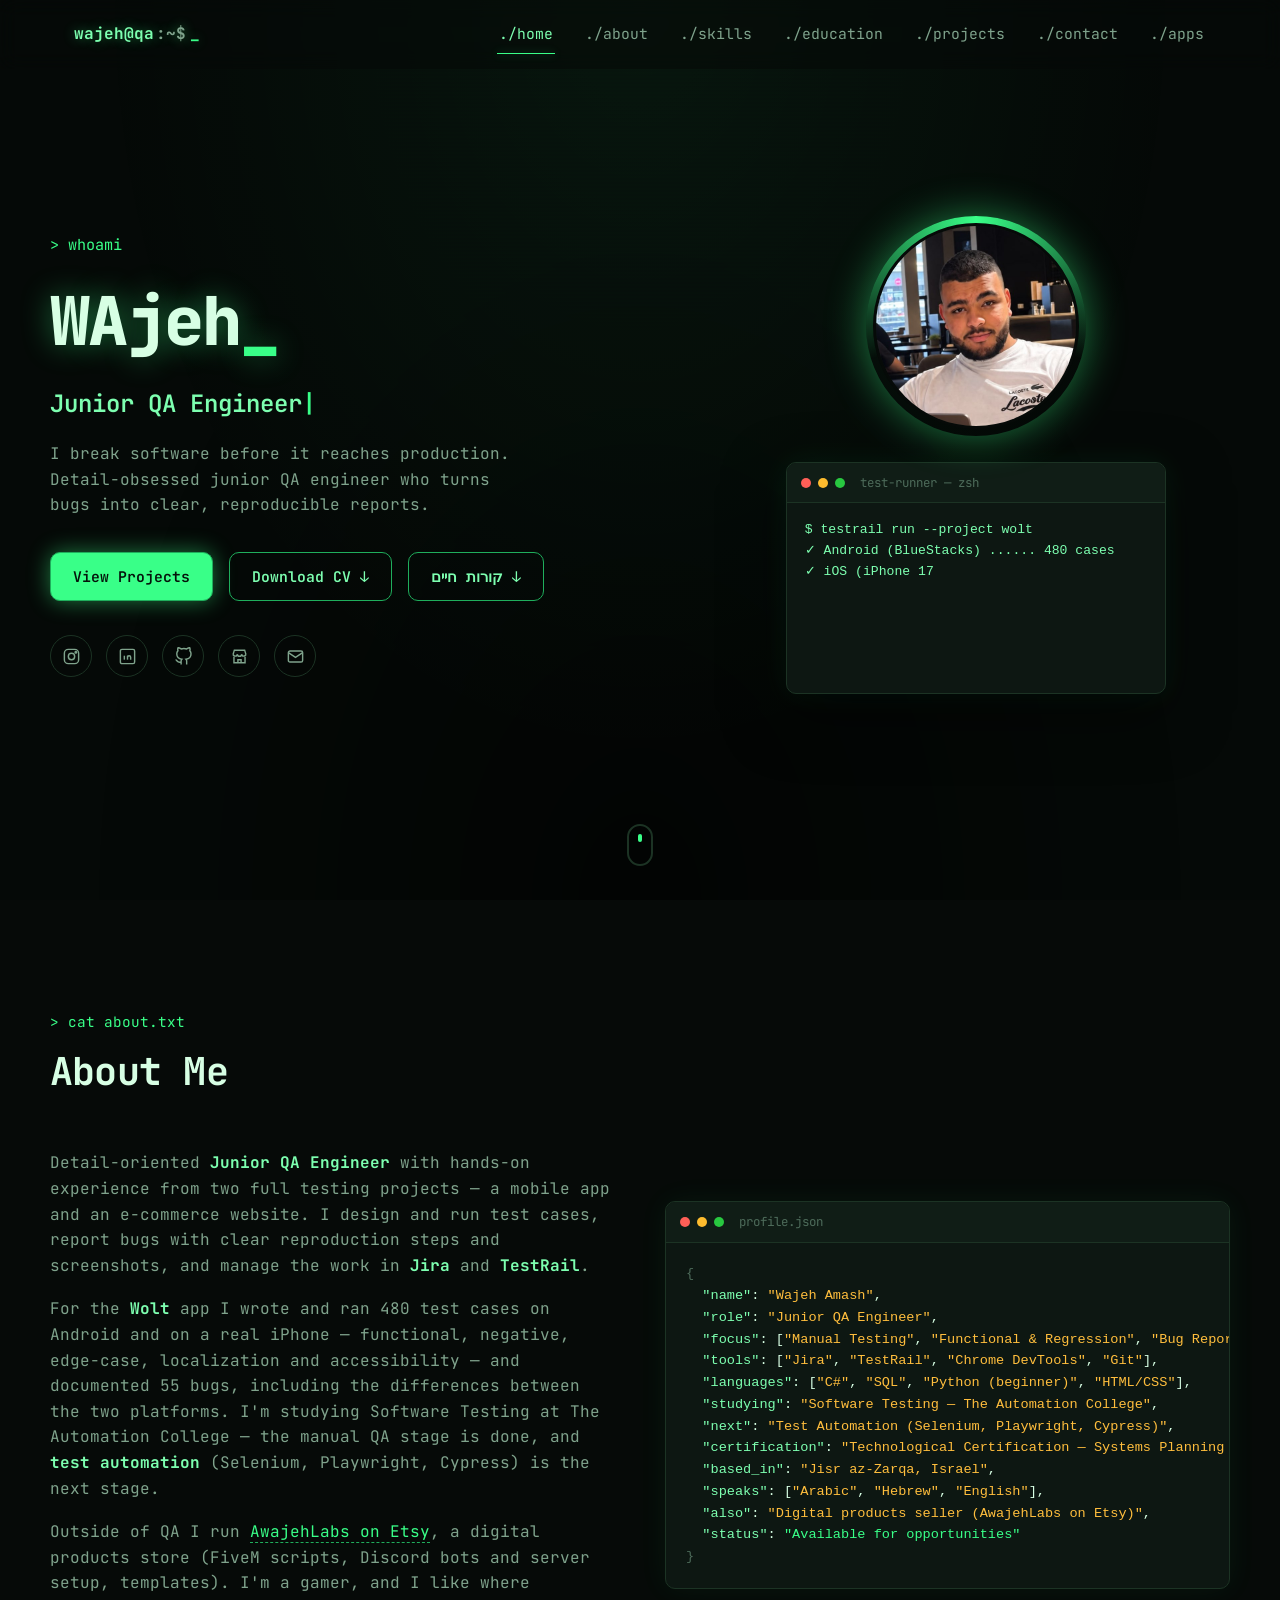
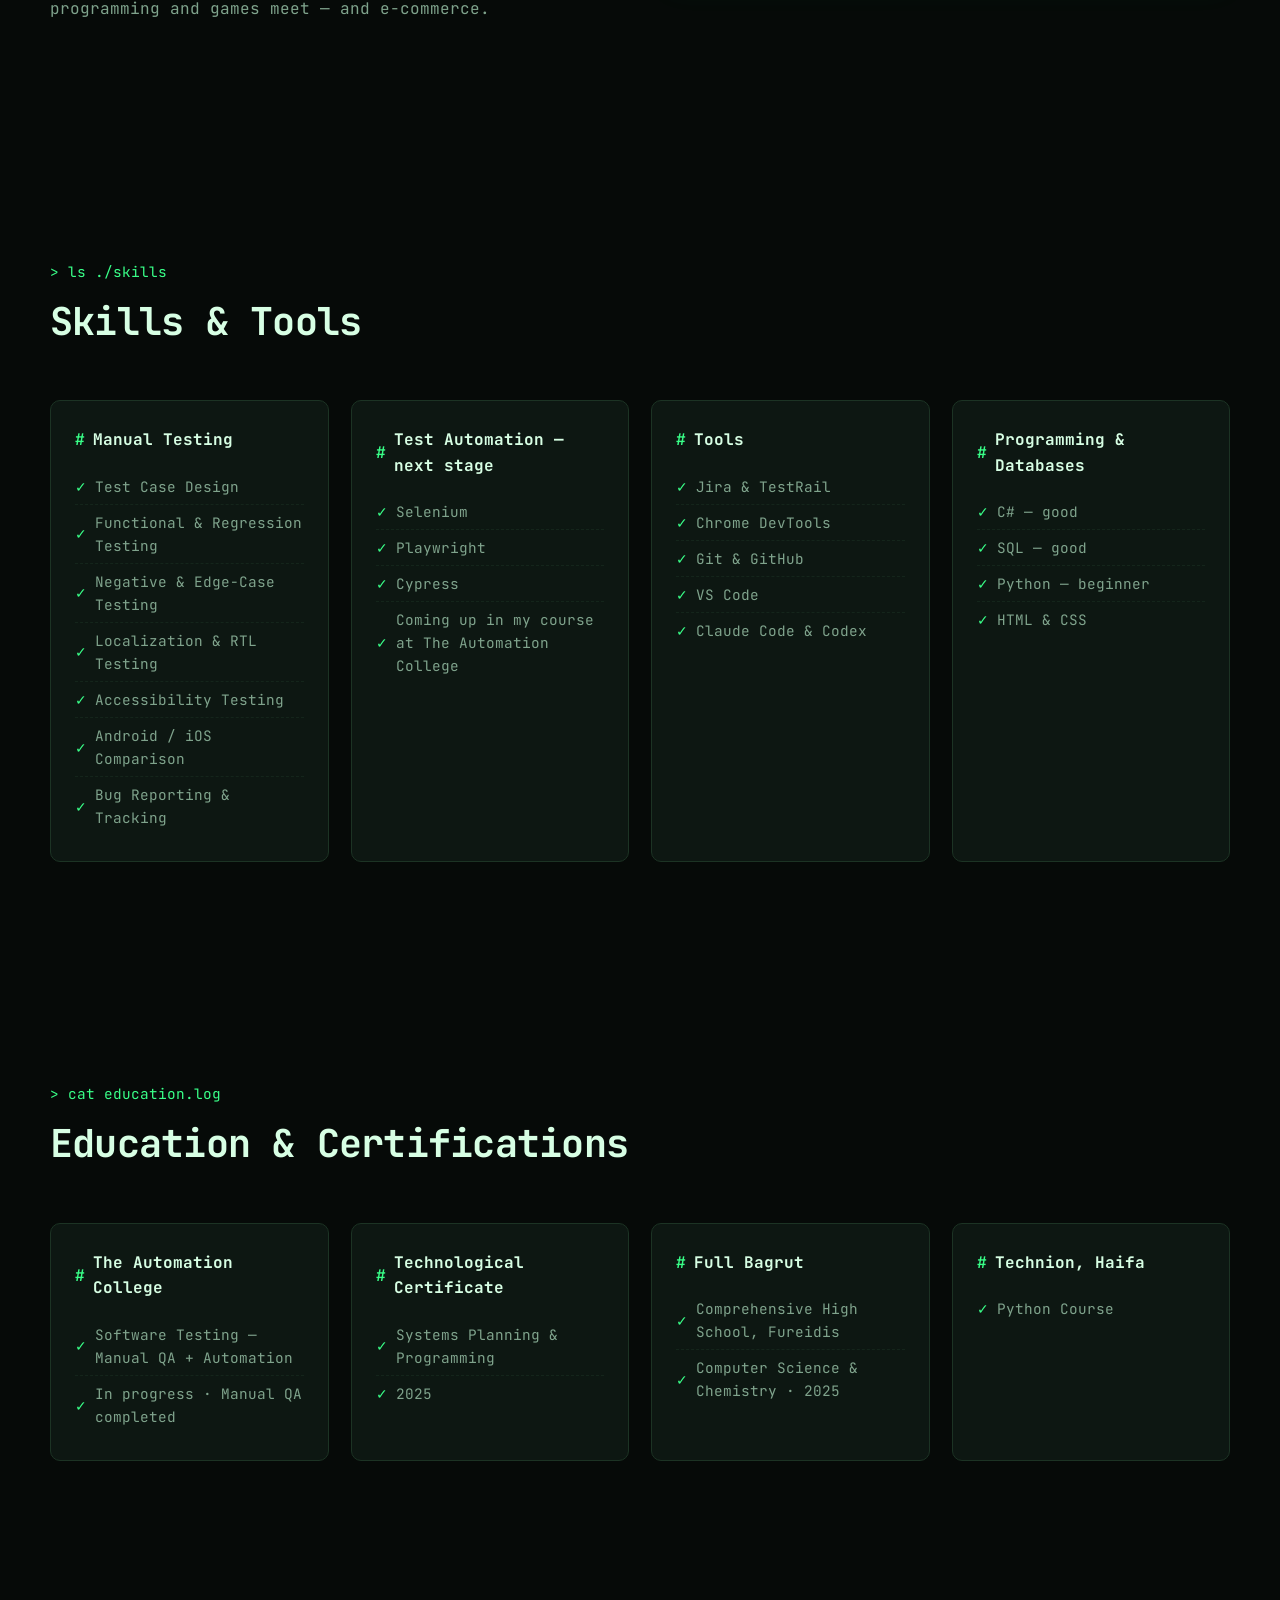
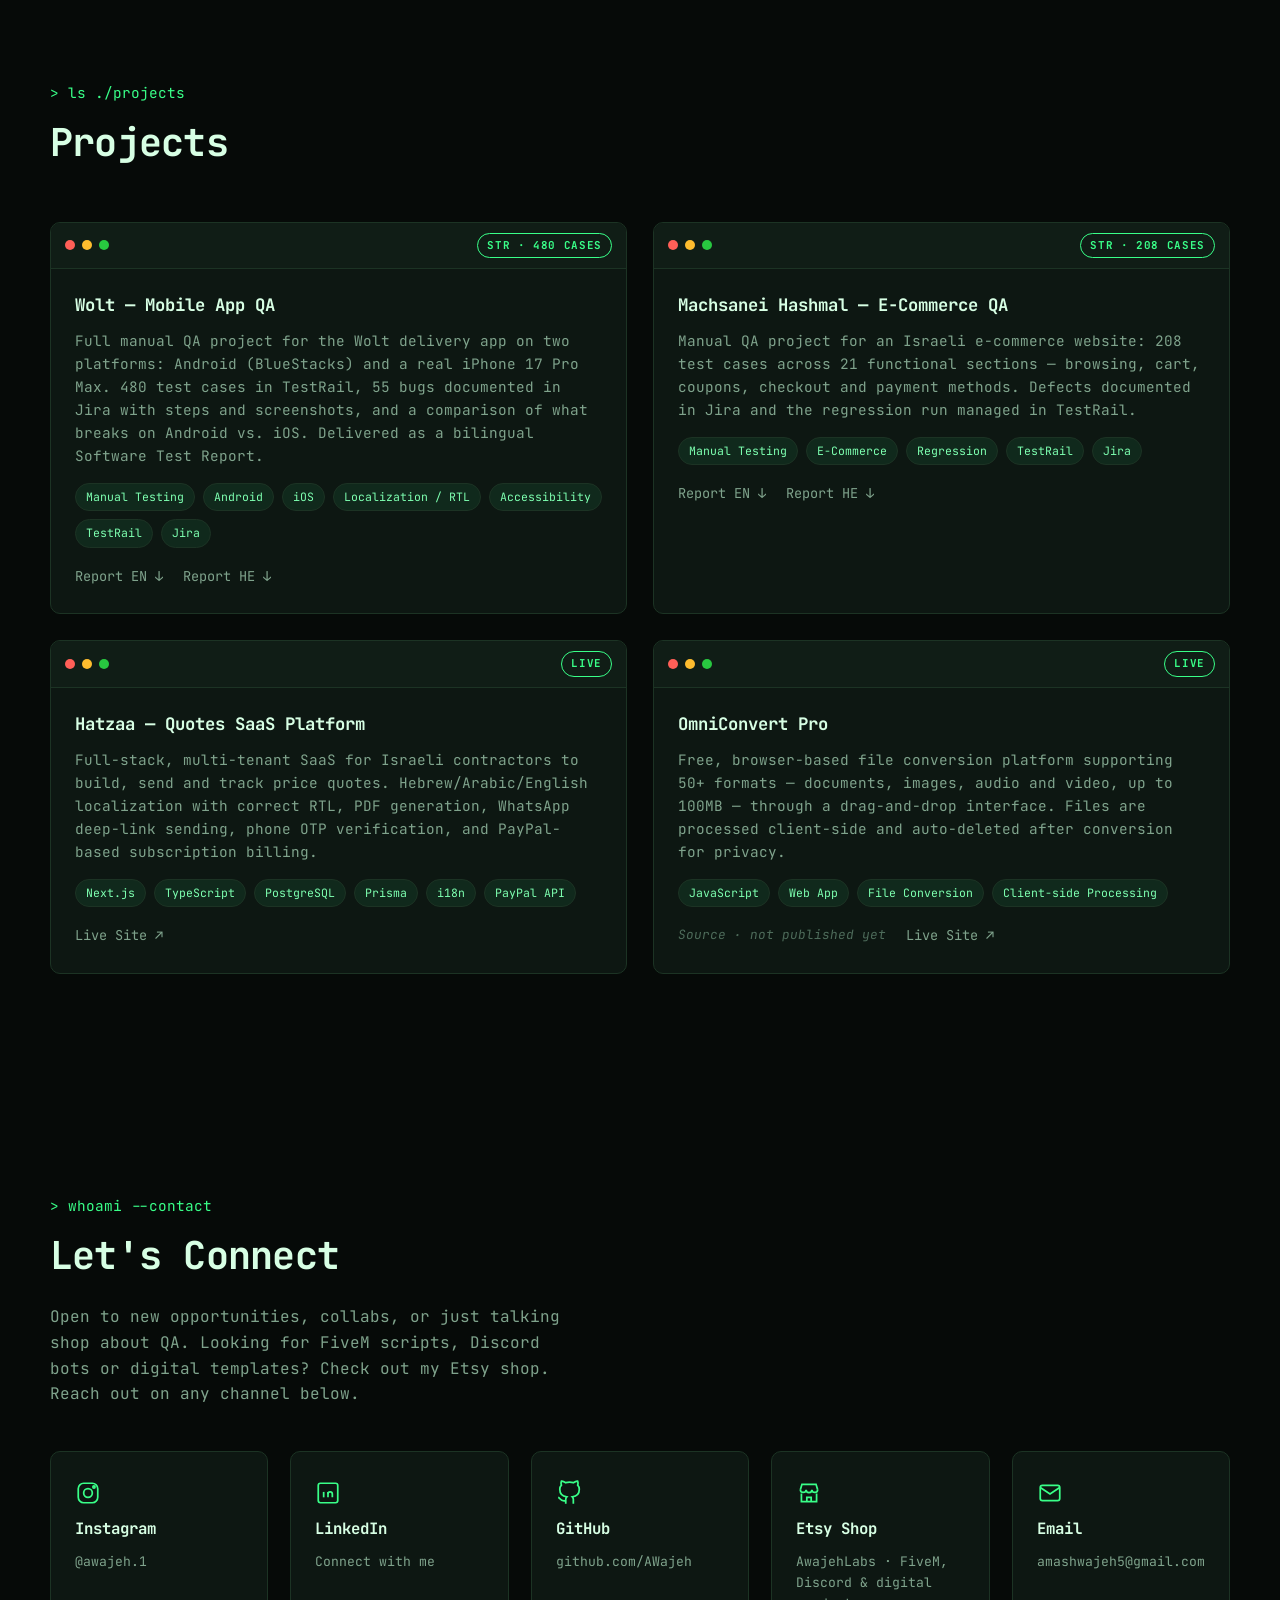
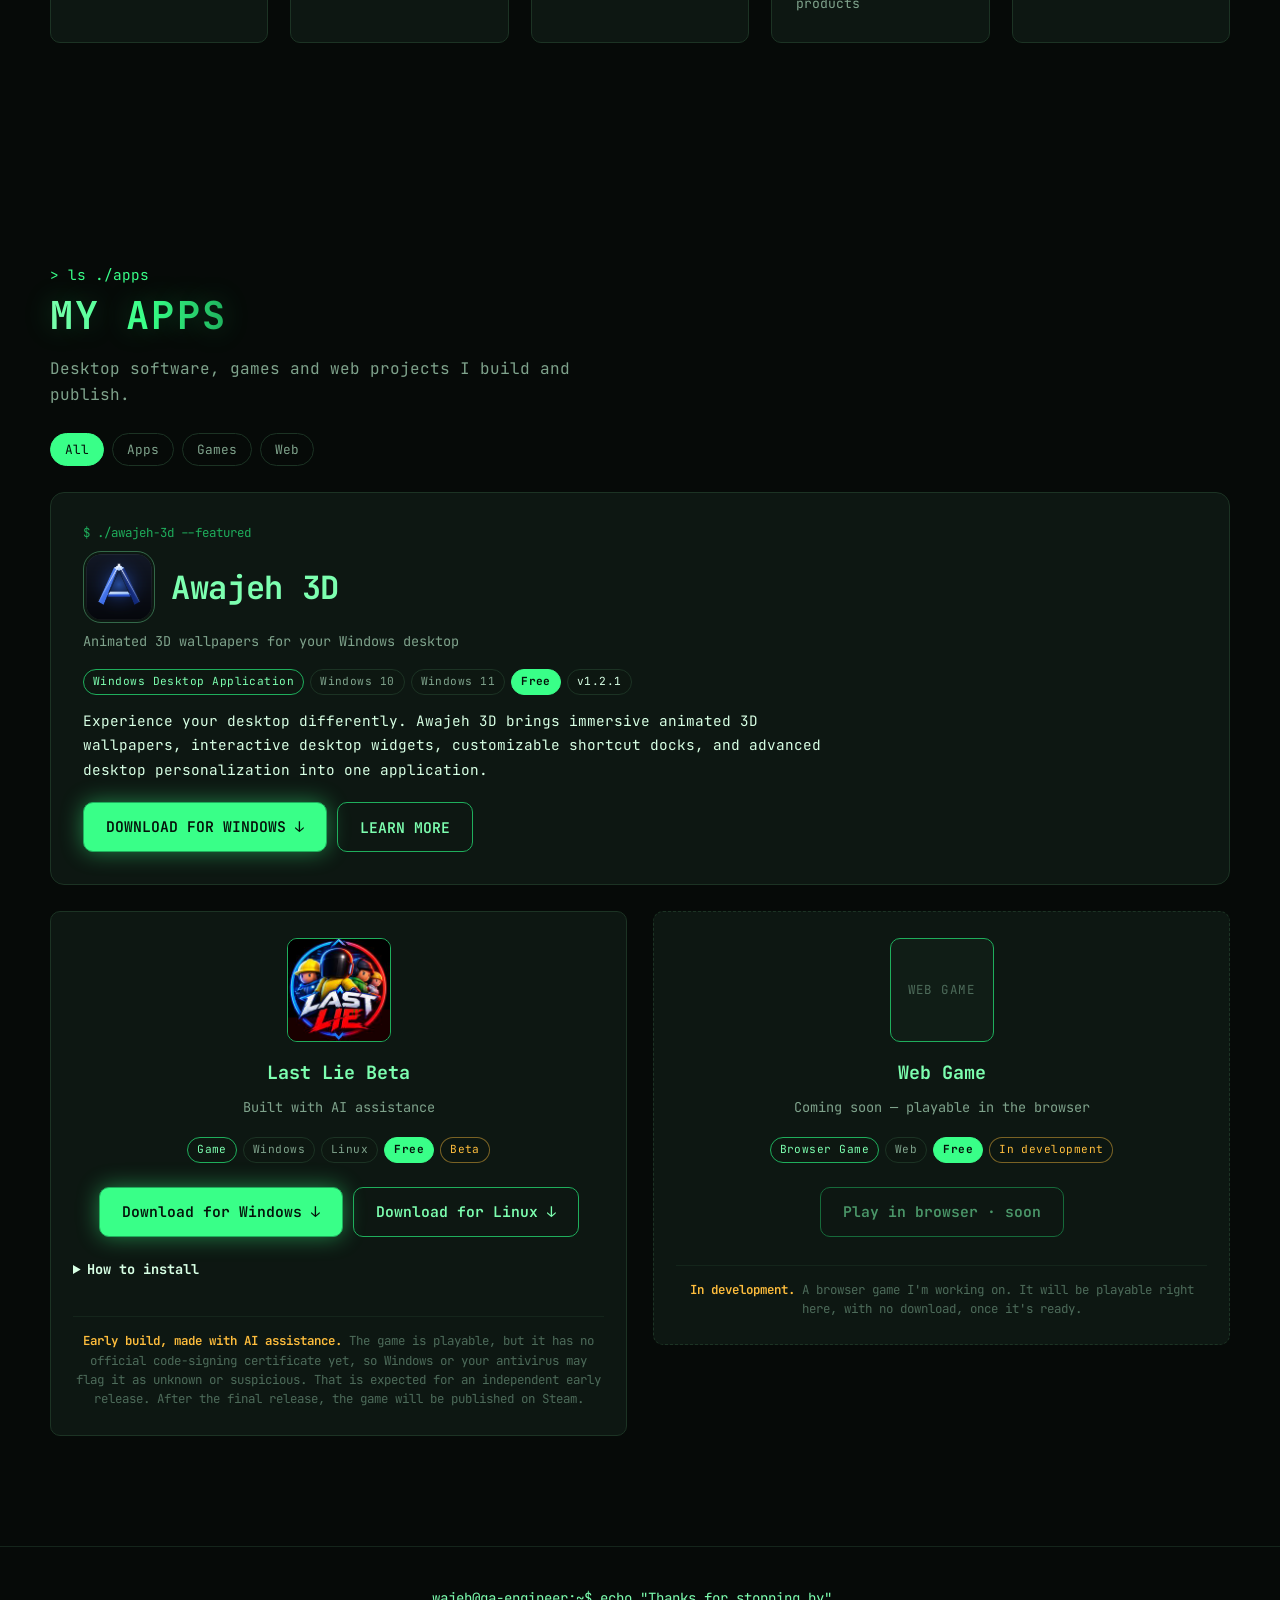
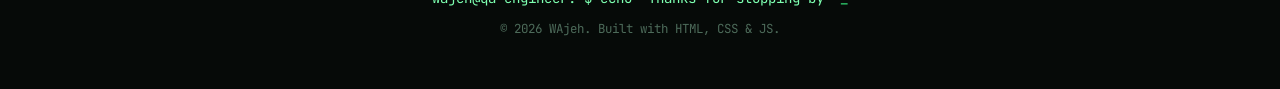
==== index.html @ 0864568f "Sync the portfolio with the new CV and update the profile photo - New profile photo - CV downloads: " ====
<!DOCTYPE html>
<html lang="en">
<head>
<script>document.documentElement.classList.add('js');</script>
<meta charset="UTF-8">
<meta name="viewport" content="width=device-width, initial-scale=1.0">
<title>WAjeh — Junior QA Engineer</title>
<meta name="description" content="WAjeh — Junior QA Engineer: manual testing, test design and bug reporting with Jira and TestRail. QA projects on Android, iOS and the web.">
<meta name="theme-color" content="#060a08">

<meta property="og:type" content="website">
<meta property="og:title" content="WAjeh — Junior QA Engineer">
<meta property="og:description" content="Junior QA Engineer: manual testing, test design and bug reporting. QA projects on Android, iOS and the web. Home of my apps, including Awajeh 3D — animated 3D wallpapers for Windows.">
<meta property="og:url" content="https://awajeh.site/">
<meta property="og:image" content="https://awajeh.site/assets/apps/awajeh-3d/og.jpg">
<meta property="og:image:alt" content="Awajeh 3D — animated 3D wallpapers for Windows">
<meta name="twitter:card" content="summary_large_image">
<link rel="canonical" href="https://awajeh.site/">
<script type="application/ld+json">
{
  "@context": "https://schema.org",
  "@type": "SoftwareApplication",
  "name": "Awajeh 3D",
  "applicationCategory": "DesktopEnhancementApplication",
  "operatingSystem": "Windows 10, Windows 11",
  "description": "Immersive animated 3D wallpapers, interactive desktop widgets and customizable shortcut docks for Windows.",
  "image": "https://awajeh.site/assets/apps/awajeh-3d/fujiyama.jpg",
  "url": "https://awajeh.site/#app=awajeh-3d",
  "offers": { "@type": "Offer", "price": "0", "priceCurrency": "USD" },
  "author": { "@type": "Person", "name": "WAjeh" }
}
</script>

<link rel="icon" type="image/svg+xml" href="assets/favicon.svg">

<link rel="preconnect" href="https://fonts.googleapis.com">
<link rel="preconnect" href="https://fonts.gstatic.com" crossorigin>
<link href="https://fonts.googleapis.com/css2?family=JetBrains+Mono:wght@400;500;600;700;800&display=swap" rel="stylesheet">

<link rel="stylesheet" href="css/style.css?v=3">
</head>
<body>

<canvas id="matrix-canvas" aria-hidden="true"></canvas>
<div class="scanlines" aria-hidden="true"></div>

<!-- NAV -->
<header class="navbar" id="navbar">
  <div class="nav-inner">
    <a href="#home" class="brand">
      <span class="brand-prompt">wajeh@qa</span><span class="brand-tilde">:~$</span>
      <span class="brand-cursor">_</span>
    </a>

    <nav class="nav-links" id="nav-links">
      <a href="#home" class="nav-link" data-nav>./home</a>
      <a href="#about" class="nav-link" data-nav>./about</a>
      <a href="#skills" class="nav-link" data-nav>./skills</a>
      <a href="#education" class="nav-link" data-nav>./education</a>
      <a href="#projects" class="nav-link" data-nav>./projects</a>
      <a href="#contact" class="nav-link" data-nav>./contact</a>
      <a href="#apps" class="nav-link" data-nav>./apps</a>
    </nav>

    <button class="nav-toggle" id="nav-toggle" aria-label="Toggle navigation menu" aria-expanded="false">
      <span></span><span></span><span></span>
    </button>
  </div>
</header>

<main>

  <!-- HERO -->
  <section id="home" class="hero section">
    <div class="hero-inner">

      <div class="hero-text reveal">
        <p class="hero-kicker">&gt; whoami</p>
        <h1 class="hero-name">WAjeh<span class="blink-cursor">_</span></h1>
        <h2 class="hero-role"><span id="typed-role"></span><span class="type-cursor">|</span></h2>
        <p class="hero-tagline">I break software before it reaches production. Detail-obsessed junior QA engineer who turns bugs into clear, reproducible reports.</p>

        <div class="hero-actions">
          <a href="#projects" class="btn btn-primary">View Projects</a>
          <a href="assets/CV.pdf" class="btn btn-ghost" download="Wajeh_Amash_CV_EN.pdf">Download CV ↓</a>
          <a href="assets/CV_HE.pdf" class="btn btn-ghost" download="Wajeh_Amash_CV_HE.pdf" lang="he">קורות חיים ↓</a>
        </div>

        <div class="hero-socials">
          <a href="https://www.instagram.com/awajeh.1?utm_source=qr" target="_blank" rel="noopener noreferrer" class="icon-btn" aria-label="Instagram">
            <svg viewBox="0 0 24 24" fill="none" stroke="currentColor" stroke-width="1.8"><rect x="3" y="3" width="18" height="18" rx="5"/><circle cx="12" cy="12" r="4"/><circle cx="17.5" cy="6.5" r="1"/></svg>
          </a>
          <a href="https://www.linkedin.com/in/wajeh-amash-962924424/" target="_blank" rel="noopener noreferrer" class="icon-btn" aria-label="LinkedIn">
            <svg viewBox="0 0 24 24" fill="none" stroke="currentColor" stroke-width="1.8"><rect x="3" y="3" width="18" height="18" rx="2"/><line x1="8" y1="11" x2="8" y2="16"/><line x1="8" y1="8" x2="8" y2="8"/><line x1="12" y1="16" x2="12" y2="11"/><path d="M12 13c0-1.1.9-2 2-2s2 .9 2 2v3"/></svg>
          </a>
          <a href="https://github.com/AWajeh" target="_blank" rel="noopener noreferrer" class="icon-btn" aria-label="GitHub">
            <svg viewBox="0 0 24 24" fill="none" stroke="currentColor" stroke-width="1.8"><path d="M9 19c-5 1.5-5-2.5-7-3m14 6v-3.87a3.37 3.37 0 0 0-.94-2.61c3.14-.35 6.44-1.54 6.44-7A5.44 5.44 0 0 0 20 4.77 5.07 5.07 0 0 0 19.91 1S18.73.65 16 2.48a13.38 13.38 0 0 0-7 0C6.27.65 5.09 1 5.09 1A5.07 5.07 0 0 0 5 4.77a5.44 5.44 0 0 0-1.5 3.78c0 5.42 3.3 6.61 6.44 7A3.37 3.37 0 0 0 9 18.13V22"/></svg>
          </a>
          <a href="https://www.etsy.com/shop/AwajehLabs" target="_blank" rel="noopener noreferrer" class="icon-btn" aria-label="Etsy shop: AwajehLabs">
            <svg viewBox="0 0 24 24" fill="none" stroke="currentColor" stroke-width="1.8"><path d="M4 9l1.5-5h13L20 9"/><path d="M4 9a2.67 2.67 0 0 0 5.33 0 2.67 2.67 0 0 0 5.34 0A2.67 2.67 0 0 0 20 9"/><path d="M5 12.5V20h14v-7.5"/><path d="M10 20v-4h4v4"/></svg>
          </a>
          <a href="mailto:amashwajeh5@gmail.com" class="icon-btn" aria-label="Email">
            <svg viewBox="0 0 24 24" fill="none" stroke="currentColor" stroke-width="1.8"><rect x="3" y="5" width="18" height="14" rx="2"/><path d="m3 7 9 6 9-6"/></svg>
          </a>
        </div>
      </div>

      <div class="hero-visual reveal">
        <div class="avatar-ring">
          <div class="avatar-ring-spin"></div>
          <img src="assets/profile.jpg" alt="Wajeh Amash portrait" class="avatar-img">
        </div>

        <div class="terminal-card" id="terminal-card">
          <div class="terminal-bar">
            <span class="dot dot-red"></span><span class="dot dot-yellow"></span><span class="dot dot-green"></span>
            <span class="terminal-title">test-runner — zsh</span>
          </div>
          <pre class="terminal-body" id="terminal-body" aria-hidden="true"></pre>
        </div>
      </div>

    </div>
    <a href="#about" class="scroll-hint" aria-label="Scroll to About section">
      <span></span>
    </a>
  </section>

  <!-- ABOUT -->
  <section id="about" class="section">
    <div class="section-inner">
      <p class="section-kicker reveal">&gt; cat about.txt</p>
      <h2 class="section-title reveal">About Me</h2>

      <div class="about-grid">
        <div class="about-text reveal">
          <p>
            Detail-oriented <strong>Junior QA Engineer</strong> with hands-on experience from two full testing
            projects — a mobile app and an e-commerce website. I design and run test cases, report bugs with clear
            reproduction steps and screenshots, and manage the work in <strong>Jira</strong> and <strong>TestRail</strong>.
          </p>
          <p>
            For the <strong>Wolt</strong> app I wrote and ran 480 test cases on Android and on a real iPhone — functional,
            negative, edge-case, localization and accessibility — and documented 55 bugs, including the differences between
            the two platforms. I'm studying Software Testing at The Automation
            College — the manual QA stage is done, and <strong>test automation</strong> (Selenium, Playwright, Cypress) is the next stage.
          </p>
          <p>
            Outside of QA I run
            <a href="https://www.etsy.com/shop/AwajehLabs" target="_blank" rel="noopener noreferrer">AwajehLabs on Etsy</a>,
            a digital products store (FiveM scripts, Discord bots and server setup, templates). I'm a gamer, and I like where
            programming and games meet — and e-commerce.
          </p>
        </div>

        <!-- old placement of the game card (moved to the Games section at the end of the page) -->
        <template data-hidden="moved-game-card">
          <div class="game-card reveal" id="game-card-old">
            <div class="game-logo"><img src="assets/last-lie-logo.jpg" alt="Last Lie game logo" width="104" height="104" loading="lazy"></div>
            <h3 class="game-title">Last Lie Beta</h3>
            <p class="game-sub">A game I built myself</p>
            <div class="game-downloads" style="display:flex;flex-wrap:wrap;gap:10px;justify-content:center;margin:12px 0;">
              <a href="downloads/LastLie-Setup.exe" class="btn btn-primary" download style="color:#04120a;">Download for Windows ↓</a>
              <a href="downloads/LastLie-Setup.run" class="btn btn-ghost" download>Download for Linux ↓</a>
            </div>
            <details class="game-install" style="text-align:left;margin:8px 0 12px;line-height:1.6;">
              <summary style="cursor:pointer;font-weight:700;">How to install</summary>
              <div style="margin-top:10px;">
                <p><strong>Windows</strong></p>
                <ol style="padding-left:20px;margin:6px 0 12px;">
                  <li>Download <code>LastLie-Setup.exe</code> and double-click it.</li>
                  <li>If a blue <strong>Windows SmartScreen</strong> window appears, click <strong>More info</strong> → <strong>Run anyway</strong> (expected for an unsigned early build).</li>
                  <li>Choose a language (Arabic / English), then <strong>Next</strong> → <strong>Install</strong>. No admin rights needed.</li>
                  <li>Launch the game from the desktop or Start menu shortcut.</li>
                </ol>
                <p style="margin:0 0 12px;">To uninstall: Settings → Apps → Last Lie → Uninstall.</p>
                <p><strong>Linux</strong></p>
                <ol style="padding-left:20px;margin:6px 0 12px;">
                  <li>Download <code>LastLie-Setup.run</code>.</li>
                  <li>Open a terminal in the download folder and run:<br><code>chmod +x LastLie-Setup.run &amp;&amp; ./LastLie-Setup.run</code></li>
                  <li>Launch the game from your app menu, the desktop icon, or by typing <code>lastlie</code>. No <code>sudo</code> needed.</li>
                </ol>
                <p style="margin:0;">To uninstall: <code>~/.local/share/lastlie/uninstall.sh</code></p>
              </div>
            </details>
            <p class="game-note"><strong>Early build.</strong> The game is playable, but it has no official code-signing certificate yet, so Windows or your antivirus may flag it as unknown or suspicious. That is expected for an independent early release. After the final release, the game will be published on Steam.</p>
          </div>
        </template>

        <div class="about-code reveal">
          <div class="code-window">
            <div class="terminal-bar">
              <span class="dot dot-red"></span><span class="dot dot-yellow"></span><span class="dot dot-green"></span>
              <span class="terminal-title">profile.json</span>
            </div>
            <pre class="code-body"><code><span class="tok-brace">{</span>
  <span class="tok-key">"name"</span>: <span class="tok-str">"Wajeh Amash"</span>,
  <span class="tok-key">"role"</span>: <span class="tok-str">"Junior QA Engineer"</span>,
  <span class="tok-key">"focus"</span>: [<span class="tok-str">"Manual Testing"</span>, <span class="tok-str">"Functional &amp; Regression"</span>, <span class="tok-str">"Bug Reporting"</span>],
  <span class="tok-key">"tools"</span>: [<span class="tok-str">"Jira"</span>, <span class="tok-str">"TestRail"</span>, <span class="tok-str">"Chrome DevTools"</span>, <span class="tok-str">"Git"</span>],
  <span class="tok-key">"languages"</span>: [<span class="tok-str">"C#"</span>, <span class="tok-str">"SQL"</span>, <span class="tok-str">"Python (beginner)"</span>, <span class="tok-str">"HTML/CSS"</span>],
  <span class="tok-key">"studying"</span>: <span class="tok-str">"Software Testing — The Automation College"</span>,
  <span class="tok-key">"next"</span>: <span class="tok-str">"Test Automation (Selenium, Playwright, Cypress)"</span>,
  <span class="tok-key">"certification"</span>: <span class="tok-str">"Technological Certification — Systems Planning &amp; Programming"</span>,
  <span class="tok-key">"based_in"</span>: <span class="tok-str">"Jisr az-Zarqa, Israel"</span>,
  <span class="tok-key">"speaks"</span>: [<span class="tok-str">"Arabic"</span>, <span class="tok-str">"Hebrew"</span>, <span class="tok-str">"English"</span>],
  <span class="tok-key">"also"</span>: <span class="tok-str">"Digital products seller (AwajehLabs on Etsy)"</span>,
  <span class="tok-key">"status"</span>: <span class="tok-str tok-status">"Available for opportunities"</span>
<span class="tok-brace">}</span></code></pre>
          </div>
        </div>
      </div>
    </div>
  </section>

  <!-- SKILLS -->
  <section id="skills" class="section">
    <div class="section-inner">
      <p class="section-kicker reveal">&gt; ls ./skills</p>
      <h2 class="section-title reveal">Skills &amp; Tools</h2>

      <div class="skills-grid">

        <div class="skill-card reveal">
          <h3 class="skill-cat"><span class="cat-prompt">#</span> Manual Testing</h3>
          <ul class="skill-list">
            <li>Test Case Design</li>
            <li>Functional &amp; Regression Testing</li>
            <li>Negative &amp; Edge-Case Testing</li>
            <li>Localization &amp; RTL Testing</li>
            <li>Accessibility Testing</li>
            <li>Android / iOS Comparison</li>
            <li>Bug Reporting &amp; Tracking</li>
          </ul>
        </div>

        <div class="skill-card reveal">
          <h3 class="skill-cat"><span class="cat-prompt">#</span> Test Automation — next stage</h3>
          <ul class="skill-list">
            <li>Selenium</li>
            <li>Playwright</li>
            <li>Cypress</li>
            <li>Coming up in my course at The Automation College</li>
          </ul>
        </div>

        <!-- Hidden until the automation stage of the course; restore by unwrapping the <template>. -->
        <template data-hidden="automation">
        <div class="skill-card reveal">
          <h3 class="skill-cat"><span class="cat-prompt">#</span> Automation</h3>
          <ul class="skill-list">
            <li>Selenium WebDriver</li>
            <li>Cypress</li>
            <li>Appium</li>
            <li>TestNG / JUnit</li>
            <li>Page Object Model</li>
          </ul>
        </div>

        <div class="skill-card reveal">
          <h3 class="skill-cat"><span class="cat-prompt">#</span> API &amp; Backend</h3>
          <ul class="skill-list">
            <li>Postman</li>
            <li>REST API Testing</li>
            <li>Newman / CI Integration</li>
            <li>SQL &amp; DB Validation</li>
            <li>JSON Schema Validation</li>
          </ul>
        </div>

        <div class="skill-card reveal">
          <h3 class="skill-cat"><span class="cat-prompt">#</span> Tools &amp; Practices</h3>
          <ul class="skill-list">
            <li>JIRA &amp; TestRail</li>
            <li>Git &amp; GitHub</li>
            <li>Jenkins CI/CD</li>
            <li>Agile / Scrum</li>
          </ul>
        </div>

        <div class="skill-card reveal">
          <h3 class="skill-cat"><span class="cat-prompt">#</span> Programming &amp; Databases</h3>
          <ul class="skill-list">
            <li>Python</li>
            <li>C#</li>
            <li>C++</li>
            <li>SQL &amp; Databases</li>
          </ul>
        </div>
        </template>

        <div class="skill-card reveal">
          <h3 class="skill-cat"><span class="cat-prompt">#</span> Tools</h3>
          <ul class="skill-list">
            <li>Jira &amp; TestRail</li>
            <li>Chrome DevTools</li>
            <li>Git &amp; GitHub</li>
            <li>VS Code</li>
            <li>Claude Code &amp; Codex</li>
          </ul>
        </div>

        <div class="skill-card reveal">
          <h3 class="skill-cat"><span class="cat-prompt">#</span> Programming &amp; Databases</h3>
          <ul class="skill-list">
            <li>C# — good</li>
            <li>SQL — good</li>
            <li>Python — beginner</li>
            <li>HTML &amp; CSS</li>
          </ul>
        </div>

        <!-- Not on the CV; restore by unwrapping the <template>. -->
        <template data-hidden="not-on-cv">
        <div class="skill-card reveal">
          <h3 class="skill-cat"><span class="cat-prompt">#</span> Web Development</h3>
          <ul class="skill-list">
            <li>HTML5 &amp; CSS3</li>
            <li>Next.js / React</li>
            <li>TypeScript</li>
            <li>PostgreSQL &amp; Prisma</li>
            <li>Tailwind CSS</li>
            <li>i18n &amp; RTL Localization</li>
          </ul>
        </div>

        <div class="skill-card reveal">
          <h3 class="skill-cat"><span class="cat-prompt">#</span> Game Server Development</h3>
          <ul class="skill-list">
            <li>FiveM Server Development</li>
            <li>Lua Scripting</li>
            <li>Server Configuration &amp; Deployment</li>
            <li>Custom Resources &amp; Scripts</li>
          </ul>
        </div>

        <div class="skill-card reveal">
          <h3 class="skill-cat"><span class="cat-prompt">#</span> E-Commerce &amp; Digital Products</h3>
          <ul class="skill-list">
            <li>Etsy Store Owner (AwajehLabs)</li>
            <li>FiveM Scripts &amp; Resources</li>
            <li>Custom Discord Bots &amp; Server Setup</li>
            <li>Templates &amp; Digital Downloads</li>
          </ul>
        </div>
        </template>

      </div>

      <template data-hidden="automation">
      <p class="skills-more reveal">
        <a href="https://awajeh.github.io/ai-skills-showcase/" target="_blank" rel="noopener noreferrer">→ See my AI &amp; LLM engineering skills in detail</a>
      </p>
      </template>
    </div>
  </section>

  <!-- EDUCATION -->
  <section id="education" class="section">
    <div class="section-inner">
      <p class="section-kicker reveal">&gt; cat education.log</p>
      <h2 class="section-title reveal">Education &amp; Certifications</h2>

      <div class="skills-grid">
        <div class="skill-card reveal">
          <h3 class="skill-cat"><span class="cat-prompt">#</span> The Automation College</h3>
          <ul class="skill-list">
            <li>Software Testing — Manual QA + Automation</li>
            <li>In progress · Manual QA completed</li>
          </ul>
        </div>

        <div class="skill-card reveal">
          <h3 class="skill-cat"><span class="cat-prompt">#</span> Technological Certificate</h3>
          <ul class="skill-list">
            <li>Systems Planning &amp; Programming</li>
            <li>2025</li>
          </ul>
        </div>

        <div class="skill-card reveal">
          <h3 class="skill-cat"><span class="cat-prompt">#</span> Full Bagrut</h3>
          <ul class="skill-list">
            <li>Comprehensive High School, Fureidis</li>
            <li>Computer Science &amp; Chemistry · 2025</li>
          </ul>
        </div>

        <div class="skill-card reveal">
          <h3 class="skill-cat"><span class="cat-prompt">#</span> Technion, Haifa</h3>
          <ul class="skill-list">
            <li>Python Course</li>
          </ul>
        </div>
      </div>
    </div>
  </section>

  <!-- PROJECTS -->
  <section id="projects" class="section">
    <div class="section-inner">
      <p class="section-kicker reveal">&gt; ls ./projects</p>
      <h2 class="section-title reveal">Projects</h2>

      <div class="projects-grid">

        <article class="project-card reveal">
          <div class="terminal-bar">
            <span class="dot dot-red"></span><span class="dot dot-yellow"></span><span class="dot dot-green"></span>
            <span class="status-badge status-pass">STR · 480 CASES</span>
          </div>
          <div class="project-body">
            <h3>Wolt — Mobile App QA</h3>
            <p>Full manual QA project for the Wolt delivery app on two platforms: Android (BlueStacks) and a real iPhone 17 Pro Max. 480 test cases in TestRail, 55 bugs documented in Jira with steps and screenshots, and a comparison of what breaks on Android vs. iOS. Delivered as a bilingual Software Test Report.</p>
            <div class="tags">
              <span>Manual Testing</span><span>Android</span><span>iOS</span><span>Localization / RTL</span><span>Accessibility</span><span>TestRail</span><span>Jira</span>
            </div>
            <div class="project-links">
              <a href="assets/reports/STR_Wolt_EN.pdf" target="_blank" rel="noopener" aria-label="Download the Wolt test report in English (PDF)">Report EN ↓</a>
              <a href="assets/reports/STR_Wolt_HE.pdf" target="_blank" rel="noopener" aria-label="Download the Wolt test report in Hebrew (PDF)">Report HE ↓</a>
            </div>
          </div>
        </article>

        <article class="project-card reveal">
          <div class="terminal-bar">
            <span class="dot dot-red"></span><span class="dot dot-yellow"></span><span class="dot dot-green"></span>
            <span class="status-badge status-pass">STR · 208 CASES</span>
          </div>
          <div class="project-body">
            <h3>Machsanei Hashmal — E-Commerce QA</h3>
            <p>Manual QA project for an Israeli e-commerce website: 208 test cases across 21 functional sections — browsing, cart, coupons, checkout and payment methods. Defects documented in Jira and the regression run managed in TestRail.</p>
            <div class="tags">
              <span>Manual Testing</span><span>E-Commerce</span><span>Regression</span><span>TestRail</span><span>Jira</span>
            </div>
            <div class="project-links">
              <a href="assets/reports/STR_MachsaneiHashmal_EN.pdf" target="_blank" rel="noopener" aria-label="Download the Machsanei Hashmal test report in English (PDF)">Report EN ↓</a>
              <a href="assets/reports/STR_MachsaneiHashmal_HE.pdf" target="_blank" rel="noopener" aria-label="Download the Machsanei Hashmal test report in Hebrew (PDF)">Report HE ↓</a>
            </div>
          </div>
        </article>

        <article class="project-card reveal">
          <div class="terminal-bar">
            <span class="dot dot-red"></span><span class="dot dot-yellow"></span><span class="dot dot-green"></span>
            <span class="status-badge status-pass">LIVE</span>
          </div>
          <div class="project-body">
            <h3>Hatzaa — Quotes SaaS Platform</h3>
            <p>Full-stack, multi-tenant SaaS for Israeli contractors to build, send and track price quotes. Hebrew/Arabic/English localization with correct RTL, PDF generation, WhatsApp deep-link sending, phone OTP verification, and PayPal-based subscription billing.</p>
            <div class="tags">
              <span>Next.js</span><span>TypeScript</span><span>PostgreSQL</span><span>Prisma</span><span>i18n</span><span>PayPal API</span>
            </div>
            <div class="project-links">
              <a href="https://hatzaa.online" target="_blank" rel="noopener noreferrer" aria-label="View live site">Live Site ↗</a>
            </div>
          </div>
        </article>

        <article class="project-card reveal">
          <div class="terminal-bar">
            <span class="dot dot-red"></span><span class="dot dot-yellow"></span><span class="dot dot-green"></span>
            <span class="status-badge status-pass">LIVE</span>
          </div>
          <div class="project-body">
            <h3>OmniConvert Pro</h3>
            <p>Free, browser-based file conversion platform supporting 50+ formats — documents, images, audio and video, up to 100MB — through a drag-and-drop interface. Files are processed client-side and auto-deleted after conversion for privacy.</p>
            <div class="tags">
              <span>JavaScript</span><span>Web App</span><span>File Conversion</span><span>Client-side Processing</span>
            </div>
            <div class="project-links">
              <span class="link-pending">Source · not published yet</span>
              <a href="https://omniconvert-pro.website/" target="_blank" rel="noopener noreferrer" aria-label="View live site">Live Site ↗</a>
            </div>
          </div>
        </article>

        <!-- Hidden web projects (Quiz, Live Dashboard); restore by unwrapping the <template>. -->
        <template data-hidden="web-projects">
        <article class="project-card reveal">
          <div class="terminal-bar">
            <span class="dot dot-red"></span><span class="dot dot-yellow"></span><span class="dot dot-green"></span>
            <span class="status-badge status-pass">LIVE</span>
          </div>
          <div class="project-body">
            <h3>Quiz &amp; Assessment System</h3>
            <p>Interactive multiple-choice exam platform with a countdown timer, instant score calculation and a final results report. Full CRUD for questions, attempts and results.</p>
            <div class="tags">
              <span>JavaScript</span><span>React</span><span>Node.js</span><span>PHP</span><span>MySQL</span>
            </div>
            <div class="project-links">
              <a href="https://github.com/AWajeh/quiz-app" target="_blank" rel="noopener noreferrer" aria-label="View source code">Source ↗</a>
              <a href="https://quiz-app-snym.onrender.com/" target="_blank" rel="noopener noreferrer" aria-label="View live demo">Live Demo ↗</a>
            </div>
          </div>
        </article>

        <article class="project-card reveal">
          <div class="terminal-bar">
            <span class="dot dot-red"></span><span class="dot dot-yellow"></span><span class="dot dot-green"></span>
            <span class="status-badge status-pass">LIVE</span>
          </div>
          <div class="project-body">
            <h3>Live Analytics &amp; API Dashboard</h3>
            <p>Real-time dashboard connecting to an external API to display live game server status and data, with Discord OAuth2 login to automatically show each user's rank and permissions.</p>
            <div class="tags">
              <span>React</span><span>REST APIs</span><span>OAuth2</span><span>Discord API</span>
            </div>
            <div class="project-links">
              <a href="https://github.com/AWajeh/live-dashboard" target="_blank" rel="noopener noreferrer" aria-label="View source code">Source ↗</a>
              <a href="https://live-dashboard-wajeh.onrender.com/" target="_blank" rel="noopener noreferrer" aria-label="View live demo">Live Demo ↗</a>
            </div>
          </div>
        </article>
        </template>

        <!-- Automation projects: hidden until the automation stage of the course; restore by unwrapping the <template>. -->
        <template data-hidden="automation">
        <article class="project-card reveal">
          <div class="terminal-bar">
            <span class="dot dot-red"></span><span class="dot dot-yellow"></span><span class="dot dot-green"></span>
            <span class="status-badge status-pass">6/6 PASSED</span>
          </div>
          <div class="project-body">
            <h3>QA Automation Framework</h3>
            <p>Page Object Model test suite against SauceDemo — login, cart validation, and a full E2E checkout flow. Auto-captures a screenshot on any failure, reports via Allure, and runs on every push through GitHub Actions CI.</p>
            <div class="tags">
              <span>Python</span><span>Playwright</span><span>PyTest</span><span>Allure</span><span>GitHub Actions</span>
            </div>
            <div class="project-links">
              <a href="https://github.com/AWajeh/qa-automation-framework" target="_blank" rel="noopener noreferrer" aria-label="View source code">Source ↗</a>
              <a href="https://github.com/AWajeh/qa-automation-framework/actions" target="_blank" rel="noopener noreferrer" aria-label="View CI runs">CI Runs ↗</a>
            </div>
          </div>
        </article>

        <article class="project-card reveal">
          <div class="terminal-bar">
            <span class="dot dot-red"></span><span class="dot dot-yellow"></span><span class="dot dot-green"></span>
            <span class="status-badge status-pass">9/9 PASSED</span>
          </div>
          <div class="project-body">
            <h3>Database QA Automation</h3>
            <p>Backend/DB-focused test suite for a FastAPI + SQLAlchemy service — verifies data written through the API directly against the database with raw SQL, confirms deletes actually remove rows, and tests negative cases like duplicate primary keys and invalid input.</p>
            <div class="tags">
              <span>Python</span><span>FastAPI</span><span>SQLAlchemy</span><span>PyTest</span><span>SQLite</span>
            </div>
            <div class="project-links">
              <a href="https://github.com/AWajeh/database-qa-automation" target="_blank" rel="noopener noreferrer" aria-label="View source code">Source ↗</a>
            </div>
          </div>
        </article>

        <article class="project-card reveal">
          <div class="terminal-bar">
            <span class="dot dot-red"></span><span class="dot dot-yellow"></span><span class="dot dot-green"></span>
            <span class="status-badge status-pass">VERIFIED</span>
          </div>
          <div class="project-body">
            <h3>Performance &amp; Load Testing</h3>
            <p>Locust suite simulating a realistic user (login → browse → occasional write, random 1–3s waits) against a live API, reused for both steady Load Testing and 500+ user Stress Testing via scale. Custom thresholds fail the run if avg response time &gt; 500ms or error rate &gt; 1%.</p>
            <div class="tags">
              <span>Python</span><span>Locust</span><span>Load Testing</span><span>Stress Testing</span>
            </div>
            <div class="project-links">
              <a href="https://github.com/AWajeh/performance-load-testing" target="_blank" rel="noopener noreferrer" aria-label="View source code">Source ↗</a>
            </div>
          </div>
        </article>

        <article class="project-card reveal">
          <div class="terminal-bar">
            <span class="dot dot-red"></span><span class="dot dot-yellow"></span><span class="dot dot-green"></span>
            <span class="status-badge status-pass">12/12 PASSED</span>
          </div>
          <div class="project-body">
            <h3>AI &amp; LLM Testing Framework</h3>
            <p>Evaluates LLM/chatbot responses for quality and safety: hallucination/groundedness checks, prompt-injection &amp; guardrail resistance, latency and token-cost budgets, and JSON schema validation for structured output. Allure attaches the exact prompt/response per test.</p>
            <div class="tags">
              <span>Python</span><span>PyTest</span><span>LLM Evaluation</span><span>Allure</span><span>GitHub Actions</span>
            </div>
            <div class="project-links">
              <a href="https://github.com/AWajeh/ai-llm-testing-framework" target="_blank" rel="noopener noreferrer" aria-label="View source code">Source ↗</a>
              <a href="https://github.com/AWajeh/ai-llm-testing-framework/actions" target="_blank" rel="noopener noreferrer" aria-label="View CI runs">CI Runs ↗</a>
            </div>
          </div>
        </article>
        </template>

      </div>
    </div>
  </section>

  <!-- CONTACT -->
  <section id="contact" class="section">
    <div class="section-inner">
      <p class="section-kicker reveal">&gt; whoami --contact</p>
      <h2 class="section-title reveal">Let's Connect</h2>
      <p class="contact-sub reveal">Open to new opportunities, collabs, or just talking shop about QA. Looking for FiveM scripts, Discord bots or digital templates? Check out my Etsy shop. Reach out on any channel below.</p>

      <div class="contact-grid reveal">
        <a href="https://www.instagram.com/awajeh.1?utm_source=qr" target="_blank" rel="noopener noreferrer" class="contact-card">
          <svg viewBox="0 0 24 24" fill="none" stroke="currentColor" stroke-width="1.6"><rect x="3" y="3" width="18" height="18" rx="5"/><circle cx="12" cy="12" r="4"/><circle cx="17.5" cy="6.5" r="1"/></svg>
          <span class="contact-label">Instagram</span>
          <span class="contact-value">@awajeh.1</span>
        </a>

        <a href="https://www.linkedin.com/in/wajeh-amash-962924424/" target="_blank" rel="noopener noreferrer" class="contact-card">
          <svg viewBox="0 0 24 24" fill="none" stroke="currentColor" stroke-width="1.6"><rect x="3" y="3" width="18" height="18" rx="2"/><line x1="8" y1="11" x2="8" y2="16"/><line x1="8" y1="8" x2="8" y2="8"/><line x1="12" y1="16" x2="12" y2="11"/><path d="M12 13c0-1.1.9-2 2-2s2 .9 2 2v3"/></svg>
          <span class="contact-label">LinkedIn</span>
          <span class="contact-value">Connect with me</span>
        </a>

        <a href="https://github.com/AWajeh" target="_blank" rel="noopener noreferrer" class="contact-card">
          <svg viewBox="0 0 24 24" fill="none" stroke="currentColor" stroke-width="1.6"><path d="M9 19c-5 1.5-5-2.5-7-3m14 6v-3.87a3.37 3.37 0 0 0-.94-2.61c3.14-.35 6.44-1.54 6.44-7A5.44 5.44 0 0 0 20 4.77 5.07 5.07 0 0 0 19.91 1S18.73.65 16 2.48a13.38 13.38 0 0 0-7 0C6.27.65 5.09 1 5.09 1A5.07 5.07 0 0 0 5 4.77a5.44 5.44 0 0 0-1.5 3.78c0 5.42 3.3 6.61 6.44 7A3.37 3.37 0 0 0 9 18.13V22"/></svg>
          <span class="contact-label">GitHub</span>
          <span class="contact-value">github.com/AWajeh</span>
        </a>

        <a href="https://www.etsy.com/shop/AwajehLabs" target="_blank" rel="noopener noreferrer" class="contact-card">
          <svg viewBox="0 0 24 24" fill="none" stroke="currentColor" stroke-width="1.6"><path d="M4 9l1.5-5h13L20 9"/><path d="M4 9a2.67 2.67 0 0 0 5.33 0 2.67 2.67 0 0 0 5.34 0A2.67 2.67 0 0 0 20 9"/><path d="M5 12.5V20h14v-7.5"/><path d="M10 20v-4h4v4"/></svg>
          <span class="contact-label">Etsy Shop</span>
          <span class="contact-value">AwajehLabs · FiveM, Discord &amp; digital products</span>
        </a>

        <a href="mailto:amashwajeh5@gmail.com" class="contact-card">
          <svg viewBox="0 0 24 24" fill="none" stroke="currentColor" stroke-width="1.6"><rect x="3" y="5" width="18" height="14" rx="2"/><path d="m3 7 9 6 9-6"/></svg>
          <span class="contact-label">Email</span>
          <span class="contact-value">amashwajeh5@gmail.com</span>
        </a>
      </div>
    </div>
  </section>

  <!-- MY APPS: cards are generated from js/apps-data.js (installers for Last Lie live in /downloads) -->
  <section id="apps" class="section apps-section" aria-labelledby="apps-title">
    <span id="games" class="anchor-alias" aria-hidden="true"></span>
    <div class="section-inner">
      <p class="section-kicker reveal">&gt; ls ./apps</p>
      <h2 class="section-title apps-title reveal" id="apps-title"><span class="apps-title-glow">MY APPS</span></h2>
      <p class="contact-sub reveal">Desktop software, games and web projects I build and publish.</p>

      <div class="apps-filters reveal" id="apps-filters" role="toolbar" aria-label="Filter apps"></div>

      <div class="apps-grid" id="apps-grid">
        <noscript>
          <div class="game-card">
            <h3 class="game-title">Awajeh 3D</h3>
            <p class="game-sub">Windows Desktop Application</p>
            <div class="game-downloads"><a href="downloads/Awajeh3D-Setup.exe" class="btn btn-primary" download>Download for Windows ↓</a></div>
          </div>
          <div class="game-card">
            <h3 class="game-title">Last Lie Beta</h3>
            <div class="game-downloads">
              <a href="downloads/LastLie-Setup.exe" class="btn btn-primary" download>Download for Windows ↓</a>
              <a href="downloads/LastLie-Setup.run" class="btn btn-ghost" download>Download for Linux ↓</a>
            </div>
          </div>
        </noscript>
      </div>
    </div>
  </section>

</main>

<footer class="footer">
  <p class="footer-line">wajeh@qa-engineer:~$ echo "Thanks for stopping by" <span class="blink-cursor">_</span></p>
  <p class="footer-copy">© <span id="year"></span> WAjeh. Built with HTML, CSS &amp; JS.</p>
</footer>

<button id="back-to-top" class="back-to-top" aria-label="Back to top">↑</button>

<dialog id="app-dialog" class="app-dialog" aria-labelledby="app-dialog-title">
  <button type="button" class="app-dialog-close" aria-label="Close details">✕</button>
  <div class="app-dialog-body"></div>
</dialog>

<script src="js/apps-data.js?v=2"></script>
<script src="js/apps.js?v=2"></script>
<script src="js/script.js?v=2"></script>
</body>
</html>
---- css/style.css ----
/* ============================================
   WAjeh — QA Engineer Portfolio
   Cyber / Matrix Terminal Theme
============================================ */

:root {
  --bg: #060a08;
  --bg-alt: #0a100c;
  --surface: #0d1712;
  --surface-2: #101d16;
  --border: #1c3324;
  --border-soft: #14251b;

  --green: #39ff88;
  --green-bright: #7dffb0;
  --green-dim: #1fae5c;
  --green-glow: rgba(57, 255, 136, 0.45);

  --red: #ff4d5e;
  --amber: #ffbe3d;

  --text: #d7ffe4;
  --text-dim: #7fa38c;
  --text-faint: #4d6b5a;

  --font: 'JetBrains Mono', 'Fira Code', ui-monospace, SFMono-Regular, Menlo, Consolas, monospace;

  --max-width: 1180px;
  --radius: 10px;
  --transition: 0.25s ease;
}

* { box-sizing: border-box; }

html {
  scroll-behavior: smooth;
  scroll-padding-top: 80px;
}

body {
  margin: 0;
  background: var(--bg);
  color: var(--text);
  font-family: var(--font);
  line-height: 1.6;
  overflow-x: hidden;
  -webkit-font-smoothing: antialiased;
}

::selection {
  background: var(--green);
  color: #04120a;
}

a { color: inherit; text-decoration: none; }
ul { list-style: none; margin: 0; padding: 0; }
img { max-width: 100%; display: block; }

:focus-visible {
  outline: 2px solid var(--green);
  outline-offset: 3px;
  border-radius: 4px;
}

/* ---------- background layers ---------- */

#matrix-canvas {
  position: fixed;
  inset: 0;
  width: 100%;
  height: 100%;
  z-index: 0;
  opacity: 0.16;
  pointer-events: none;
}

.scanlines {
  position: fixed;
  inset: 0;
  z-index: 1;
  pointer-events: none;
  background: repeating-linear-gradient(
    to bottom,
    rgba(0, 0, 0, 0) 0px,
    rgba(0, 0, 0, 0) 2px,
    rgba(0, 0, 0, 0.12) 3px,
    rgba(0, 0, 0, 0) 4px
  );
  mix-blend-mode: overlay;
}

body::before {
  content: "";
  position: fixed;
  inset: 0;
  z-index: 1;
  pointer-events: none;
  background: radial-gradient(ellipse at 50% 0%, rgba(57,255,136,0.06), transparent 60%),
              radial-gradient(ellipse at 50% 100%, rgba(0,0,0,0.5), transparent 60%);
}

main, header, footer { position: relative; z-index: 2; }

/* ---------- layout helpers ---------- */

.section {
  padding: 110px 24px;
  position: relative;
}

.section-inner {
  max-width: var(--max-width);
  margin: 0 auto;
}

.section-kicker {
  color: var(--green);
  font-size: 0.9rem;
  margin: 0 0 8px;
  opacity: 0.85;
}

.section-title {
  font-size: clamp(1.7rem, 4vw, 2.4rem);
  margin: 0 0 48px;
  font-weight: 700;
  letter-spacing: -0.02em;
}

/* ---------- reveal on scroll ---------- */

.reveal {
  opacity: 1;
  transform: none;
}

html.js .reveal {
  opacity: 0;
  transform: translateY(24px);
  transition: opacity 0.7s ease, transform 0.7s ease;
}

html.js .reveal.is-visible {
  opacity: 1;
  transform: translateY(0);
}

/* ---------- navbar ---------- */

.navbar {
  position: fixed;
  top: 0;
  left: 0;
  right: 0;
  z-index: 50;
  background: rgba(6, 10, 8, 0.55);
  backdrop-filter: blur(10px);
  -webkit-backdrop-filter: blur(10px);
  border-bottom: 1px solid transparent;
  transition: background var(--transition), border-color var(--transition);
}

.navbar.scrolled {
  background: rgba(6, 10, 8, 0.85);
  border-bottom-color: var(--border);
}

.nav-inner {
  max-width: var(--max-width);
  margin: 0 auto;
  padding: 18px 24px;
  display: flex;
  align-items: center;
  justify-content: space-between;
}

.brand {
  font-weight: 700;
  font-size: 1rem;
  color: var(--green-bright);
  display: flex;
  align-items: baseline;
  gap: 2px;
  text-shadow: 0 0 12px var(--green-glow);
}
.brand-tilde { color: var(--text-dim); }
.brand-cursor { color: var(--green); animation: blink 1.1s steps(1) infinite; margin-left: 2px; }

.nav-links {
  display: flex;
  gap: 28px;
}

.nav-link {
  color: var(--text-dim);
  font-size: 0.92rem;
  position: relative;
  padding: 4px 2px;
  transition: color var(--transition);
}
.nav-link::after {
  content: "";
  position: absolute;
  left: 0; bottom: -4px;
  width: 0%;
  height: 1px;
  background: var(--green);
  box-shadow: 0 0 8px var(--green-glow);
  transition: width var(--transition);
}
.nav-link:hover, .nav-link.active {
  color: var(--green-bright);
}
.nav-link:hover::after, .nav-link.active::after {
  width: 100%;
}

.nav-toggle {
  display: none;
  flex-direction: column;
  gap: 5px;
  background: none;
  border: none;
  cursor: pointer;
  padding: 6px;
}
.nav-toggle span {
  width: 22px;
  height: 2px;
  background: var(--green);
  transition: transform var(--transition), opacity var(--transition);
}

/* ---------- buttons ---------- */

.btn {
  display: inline-flex;
  align-items: center;
  gap: 6px;
  padding: 12px 22px;
  border-radius: var(--radius);
  font-family: var(--font);
  font-size: 0.92rem;
  font-weight: 600;
  border: 1px solid var(--green-dim);
  transition: transform var(--transition), box-shadow var(--transition), background var(--transition), color var(--transition);
  cursor: pointer;
}

.btn-primary {
  background: var(--green);
  color: #04120a;
  box-shadow: 0 0 22px var(--green-glow);
}
.btn-primary:hover {
  transform: translateY(-2px);
  box-shadow: 0 0 32px var(--green-glow);
}

.btn-ghost {
  background: transparent;
  color: var(--green-bright);
}
.btn-ghost:hover {
  background: rgba(57,255,136,0.08);
  transform: translateY(-2px);
}

/* ---------- hero ---------- */

.hero {
  min-height: 100vh;
  display: flex;
  align-items: center;
  padding-top: 120px;
}

.hero-inner {
  max-width: var(--max-width);
  margin: 0 auto;
  width: 100%;
  display: grid;
  grid-template-columns: 1.1fr 0.9fr;
  gap: 50px;
  align-items: center;
}

.hero-kicker {
  color: var(--green);
  margin: 0 0 10px;
  font-size: 0.95rem;
}

.hero-name {
  font-size: clamp(2.6rem, 6vw, 4.2rem);
  margin: 0;
  font-weight: 800;
  letter-spacing: -0.03em;
  color: var(--text);
  text-shadow: 0 0 30px var(--green-glow);
}

.blink-cursor {
  color: var(--green);
  animation: blink 1.1s steps(1) infinite;
}

.hero-role {
  font-size: clamp(1.1rem, 2.4vw, 1.5rem);
  color: var(--green-bright);
  margin: 10px 0 18px;
  font-weight: 600;
  min-height: 1.6em;
}
.type-cursor {
  color: var(--green);
  animation: blink 0.9s steps(1) infinite;
}

.hero-tagline {
  color: var(--text-dim);
  max-width: 480px;
  margin: 0 0 34px;
  font-size: 1rem;
}

.hero-actions {
  display: flex;
  gap: 16px;
  flex-wrap: wrap;
  margin-bottom: 34px;
}

.hero-socials {
  display: flex;
  gap: 14px;
}

.icon-btn {
  width: 42px;
  height: 42px;
  display: flex;
  align-items: center;
  justify-content: center;
  border: 1px solid var(--border);
  border-radius: 50%;
  color: var(--text-dim);
  transition: color var(--transition), border-color var(--transition), box-shadow var(--transition), transform var(--transition);
}
.icon-btn svg { width: 19px; height: 19px; }
.icon-btn:hover {
  color: var(--green);
  border-color: var(--green-dim);
  box-shadow: 0 0 18px var(--green-glow);
  transform: translateY(-3px);
}

/* hero visual */

.hero-visual {
  position: relative;
  display: flex;
  flex-direction: column;
  align-items: center;
  gap: 26px;
}

.avatar-ring {
  position: relative;
  width: 220px;
  height: 220px;
  border-radius: 50%;
  display: flex;
  align-items: center;
  justify-content: center;
}

.avatar-ring-spin {
  position: absolute;
  inset: 0;
  border-radius: 50%;
  background: conic-gradient(from 0deg, var(--green), transparent 30%, transparent 70%, var(--green));
  filter: blur(0.5px);
  animation: spin 5s linear infinite;
  box-shadow: 0 0 40px var(--green-glow);
}

.avatar-img {
  position: relative;
  width: calc(100% - 14px);
  height: calc(100% - 14px);
  border-radius: 50%;
  object-fit: cover;
  object-position: 50% 18%;
  background: var(--surface);
  border: 3px solid var(--bg);
  z-index: 1;
}

.terminal-card {
  width: 100%;
  max-width: 380px;
  background: var(--surface);
  border: 1px solid var(--border);
  border-radius: var(--radius);
  overflow: hidden;
  box-shadow: 0 20px 60px rgba(0,0,0,0.5), 0 0 30px rgba(57,255,136,0.08);
}

.terminal-bar {
  display: flex;
  align-items: center;
  gap: 7px;
  padding: 10px 14px;
  background: var(--surface-2);
  border-bottom: 1px solid var(--border);
}
.dot { width: 10px; height: 10px; border-radius: 50%; display: inline-block; }
.dot-red { background: #ff5f57; }
.dot-yellow { background: #febc2e; }
.dot-green { background: #28c840; }
.terminal-title {
  margin-left: 8px;
  color: var(--text-faint);
  font-size: 0.78rem;
}

.terminal-body {
  margin: 0;
  padding: 16px 18px;
  font-size: 0.82rem;
  color: var(--green-bright);
  min-height: 190px;
  white-space: pre-wrap;
  word-break: break-word;
}

/* scroll hint */

.scroll-hint {
  position: absolute;
  left: 50%;
  bottom: 34px;
  transform: translateX(-50%);
  width: 26px;
  height: 42px;
  border: 2px solid var(--border);
  border-radius: 20px;
  display: flex;
  justify-content: center;
  padding-top: 8px;
}
.scroll-hint span {
  width: 4px;
  height: 8px;
  background: var(--green);
  border-radius: 2px;
  animation: scrollhint 1.6s ease infinite;
}

/* ---------- about ---------- */

.about-grid {
  display: grid;
  grid-template-columns: 1fr 1fr;
  gap: 50px;
  align-items: center;
}
.about-text, .about-code { min-width: 0; }

.about-text p {
  color: var(--text-dim);
  margin: 0 0 18px;
  font-size: 1rem;
}
.about-text strong { color: var(--green-bright); }
.about-text a {
  color: var(--green);
  border-bottom: 1px dashed var(--green-dim);
}
.about-text a:hover { color: var(--green-bright); }

/* ---------- game download card ---------- */
.game-card {
  margin-top: 28px;
  padding: 26px 22px;
  display: flex;
  flex-direction: column;
  align-items: center;
  text-align: center;
  gap: 10px;
  background: var(--surface);
  border: 1px solid var(--border);
  border-radius: var(--radius);
  transition: border-color var(--transition), box-shadow var(--transition);
}
.game-card:hover {
  border-color: var(--green-dim);
  box-shadow: 0 0 26px rgba(57,255,136,0.08);
}
.game-logo {
  width: 104px;
  height: 104px;
  display: grid;
  place-items: center;
  overflow: hidden;
  background: var(--surface-2);
  border: 1px solid var(--green-dim);
  border-radius: var(--radius);
  color: var(--text-faint);
  font-size: 0.78rem;
  letter-spacing: 0.12em;
}
.game-logo img { width: 100%; height: 100%; object-fit: cover; }
.game-title {
  margin: 6px 0 0;
  font-size: 1.15rem;
  color: var(--green-bright);
}
.game-sub {
  margin: 0 0 8px;
  font-size: 0.85rem;
  color: var(--text-dim);
}
.game-note {
  margin: 14px 0 0;
  padding-top: 14px;
  border-top: 1px solid var(--border-soft);
  font-size: 0.78rem;
  line-height: 1.55;
  color: var(--text-faint);
}
.game-note strong { color: var(--amber); font-weight: 600; }

/* ---------- games section ---------- */
.games-grid {
  display: grid;
  grid-template-columns: repeat(2, 1fr);
  gap: 26px;
  align-items: start;
}
.games-grid .game-card { margin-top: 0; }
.game-downloads {
  display: flex;
  flex-wrap: wrap;
  gap: 10px;
  justify-content: center;
  margin: 12px 0;
}
.game-install {
  width: 100%;
  text-align: left;
  margin: 8px 0 12px;
  line-height: 1.6;
  font-size: 0.85rem;
  color: var(--text-dim);
}
.game-install summary { cursor: pointer; font-weight: 700; color: var(--text); }
.game-install ol { padding-left: 20px; margin: 6px 0 12px; }
.game-install p { margin: 10px 0 0; }
.game-card-soon { border-style: dashed; }
@media (max-width: 860px) {
  .games-grid { grid-template-columns: 1fr; }
}
.btn-disabled,
.btn-disabled:hover {
  opacity: 0.55;
  cursor: not-allowed;
  transform: none;
  box-shadow: none;
}

.code-window {
  background: var(--surface);
  border: 1px solid var(--border);
  border-radius: var(--radius);
  overflow: hidden;
  box-shadow: 0 0 30px rgba(57,255,136,0.06);
}

.code-body {
  margin: 0;
  padding: 20px;
  font-size: 0.85rem;
  overflow-x: auto;
  color: var(--text);
}
.tok-key { color: var(--green-bright); }
.tok-str { color: var(--amber); }
.tok-status { color: var(--green); }
.tok-brace { color: var(--text-faint); }

/* ---------- skills ---------- */

.skills-grid {
  display: grid;
  grid-template-columns: repeat(auto-fit, minmax(230px, 1fr));
  gap: 22px;
}

.skill-card {
  background: var(--surface);
  border: 1px solid var(--border);
  border-radius: var(--radius);
  padding: 26px 24px;
  transition: border-color var(--transition), transform var(--transition), box-shadow var(--transition);
}
.skill-card:hover {
  border-color: var(--green-dim);
  transform: translateY(-4px);
  box-shadow: 0 12px 30px rgba(0,0,0,0.4), 0 0 20px rgba(57,255,136,0.08);
}

.skill-cat {
  margin: 0 0 16px;
  font-size: 1rem;
  color: var(--text);
  display: flex;
  align-items: center;
  gap: 8px;
}
.cat-prompt { color: var(--green); }

.skill-list li {
  color: var(--text-dim);
  font-size: 0.9rem;
  padding: 6px 0;
  border-bottom: 1px dashed var(--border-soft);
  display: flex;
  align-items: center;
  gap: 8px;
}
.skill-list li:last-child { border-bottom: none; }
.skill-list li::before {
  content: "✓";
  color: var(--green);
}

/* ---------- projects ---------- */

.projects-grid {
  display: grid;
  grid-template-columns: repeat(2, 1fr);
  gap: 26px;
}

.project-card {
  background: var(--surface);
  border: 1px solid var(--border);
  border-radius: var(--radius);
  overflow: hidden;
  transition: transform var(--transition), box-shadow var(--transition), border-color var(--transition);
}
.project-card:hover {
  transform: translateY(-6px);
  border-color: var(--green-dim);
  box-shadow: 0 16px 40px rgba(0,0,0,0.45), 0 0 24px rgba(57,255,136,0.1);
}

.project-card .terminal-bar {
  justify-content: space-between;
}

.status-badge {
  margin-left: auto;
  font-size: 0.68rem;
  font-weight: 700;
  letter-spacing: 0.06em;
  padding: 3px 9px;
  border-radius: 100px;
  border: 1px solid currentColor;
}
.status-pass { color: var(--green); }
.status-progress { color: var(--amber); }

.project-body { padding: 22px 24px 26px; }
.project-body h3 {
  margin: 0 0 10px;
  font-size: 1.08rem;
  color: var(--text);
}
.project-body p {
  color: var(--text-dim);
  font-size: 0.9rem;
  margin: 0 0 16px;
}

.tags {
  display: flex;
  flex-wrap: wrap;
  gap: 8px;
  margin-bottom: 18px;
}
.tags span {
  font-size: 0.72rem;
  color: var(--green-bright);
  background: rgba(57,255,136,0.08);
  border: 1px solid var(--border);
  padding: 4px 10px;
  border-radius: 100px;
}

.project-links {
  display: flex;
  gap: 20px;
}
.project-links a {
  font-size: 0.85rem;
  color: var(--text-dim);
  transition: color var(--transition);
}
.project-links a:hover { color: var(--green); }

.link-pending {
  color: var(--text-faint);
  font-size: 0.8rem;
  font-style: italic;
}

.project-card-empty {
  border-style: dashed;
  display: flex;
  flex-direction: column;
}
.project-empty-body {
  flex: 1;
  display: flex;
  flex-direction: column;
  align-items: center;
  justify-content: center;
  text-align: center;
  padding: 50px 24px;
}
.project-empty-text {
  color: var(--green-bright);
  font-size: 1rem;
  margin: 0 0 8px;
}
.project-empty-sub {
  color: var(--text-faint);
  font-size: 0.85rem;
  margin: 0;
}

/* ---------- contact ---------- */

.contact-sub {
  color: var(--text-dim);
  max-width: 520px;
  margin: -30px 0 44px;
}

.contact-grid {
  display: grid;
  grid-template-columns: repeat(auto-fit, minmax(180px, 1fr));
  gap: 22px;
}

.contact-card {
  display: flex;
  flex-direction: column;
  align-items: flex-start;
  gap: 10px;
  padding: 28px 24px;
  background: var(--surface);
  border: 1px solid var(--border);
  border-radius: var(--radius);
  transition: transform var(--transition), border-color var(--transition), box-shadow var(--transition);
}
.contact-card svg {
  width: 26px;
  height: 26px;
  color: var(--green);
}
.contact-card:hover {
  transform: translateY(-5px);
  border-color: var(--green-dim);
  box-shadow: 0 14px 34px rgba(0,0,0,0.4), 0 0 22px rgba(57,255,136,0.1);
}
.contact-label {
  font-weight: 700;
  color: var(--text);
  font-size: 0.98rem;
}
.contact-value {
  color: var(--text-dim);
  font-size: 0.82rem;
  word-break: break-word;
}

/* ---------- footer ---------- */

.footer {
  padding: 40px 24px 50px;
  text-align: center;
  border-top: 1px solid var(--border-soft);
}
.footer-line {
  color: var(--green-bright);
  font-size: 0.88rem;
  margin: 0 0 10px;
}
.footer-copy {
  color: var(--text-faint);
  font-size: 0.78rem;
  margin: 0;
}

/* ---------- back to top ---------- */

.back-to-top {
  position: fixed;
  right: 24px;
  bottom: 24px;
  width: 46px;
  height: 46px;
  border-radius: 50%;
  border: 1px solid var(--green-dim);
  background: var(--surface);
  color: var(--green);
  font-size: 1.1rem;
  cursor: pointer;
  z-index: 40;
  opacity: 0;
  pointer-events: none;
  transform: translateY(10px);
  transition: opacity var(--transition), transform var(--transition), box-shadow var(--transition);
}
.back-to-top.visible {
  opacity: 1;
  pointer-events: auto;
  transform: translateY(0);
}
.back-to-top:hover {
  box-shadow: 0 0 22px var(--green-glow);
}

/* ---------- keyframes ---------- */

@keyframes blink {
  0%, 49% { opacity: 1; }
  50%, 100% { opacity: 0; }
}

@keyframes spin {
  to { transform: rotate(360deg); }
}

@keyframes scrollhint {
  0% { transform: translateY(0); opacity: 1; }
  100% { transform: translateY(14px); opacity: 0; }
}

/* ---------- responsive ---------- */

@media (max-width: 900px) {
  .hero-inner { grid-template-columns: 1fr; text-align: center; }
  .hero-tagline { margin-left: auto; margin-right: auto; }
  .hero-actions, .hero-socials { justify-content: center; }
  .about-grid { grid-template-columns: 1fr; }
  .contact-grid { grid-template-columns: 1fr; }
  .projects-grid { grid-template-columns: 1fr; }

  .nav-links {
    position: fixed;
    top: 64px;
    right: 0;
    left: 0;
    background: rgba(6,10,8,0.97);
    border-bottom: 1px solid var(--border);
    flex-direction: column;
    align-items: center;
    padding: 22px 0;
    gap: 22px;
    transform: translateY(-120%);
    opacity: 0;
    transition: transform var(--transition), opacity var(--transition);
  }
  .nav-links.open {
    transform: translateY(0);
    opacity: 1;
  }
  .nav-toggle { display: flex; }
}

@media (max-width: 480px) {
  .section { padding: 80px 18px; }
  .terminal-card { max-width: 100%; }
}

/* ---------- reduced motion ---------- */

@media (prefers-reduced-motion: reduce) {
  html { scroll-behavior: auto; }
  .reveal { transition: none; opacity: 1; transform: none; }
  .avatar-ring-spin, .blink-cursor, .type-cursor, .brand-cursor, .scroll-hint span {
    animation: none;
  }
}

/* ============================================
   MY APPS — application showcase
   (cards generated by js/apps.js from js/apps-data.js)
============================================ */
.anchor-alias { position: absolute; top: -80px; }

.apps-title { margin-bottom: 18px; line-height: 1.15; }
.apps-title-glow {
  background: linear-gradient(90deg, var(--green-bright), var(--green) 55%, var(--green-dim));
  -webkit-background-clip: text;
  background-clip: text;
  color: transparent;
  text-shadow: 0 0 28px rgba(57, 255, 136, 0.25);
  letter-spacing: 0.06em;
}
.apps-section .contact-sub { margin-top: 0; margin-bottom: 26px; }

.apps-filters {
  display: flex;
  flex-wrap: wrap;
  gap: 8px;
  margin: 0 0 26px;
}
.app-filter {
  font-family: var(--font);
  font-size: 0.8rem;
  padding: 7px 14px;
  border-radius: 999px;
  border: 1px solid var(--border);
  background: transparent;
  color: var(--text-dim);
  cursor: pointer;
  transition: color var(--transition), border-color var(--transition), background var(--transition);
}
.app-filter:hover { color: var(--green-bright); border-color: var(--green-dim); }
.app-filter.active { color: #04120a; background: var(--green); border-color: var(--green); }

.apps-grid {
  display: grid;
  grid-template-columns: repeat(2, 1fr);
  gap: 26px;
  align-items: start;
}
.apps-grid .game-card { margin-top: 0; }
.app-card[hidden] { display: none !important; }

/* shared bits */
.app-logo {
  width: 104px;
  height: 104px;
  flex: none;
  display: grid;
  place-items: center;
  overflow: hidden;
  background: var(--surface-2);
  border: 1px solid var(--green-dim);
  border-radius: var(--radius);
  color: var(--text-faint);
  font-size: 0.78rem;
  letter-spacing: 0.12em;
}
.app-logo img { width: 100%; height: 100%; object-fit: cover; }
.app-title { margin: 6px 0 0; font-size: 1.15rem; color: var(--green-bright); }
.app-tagline { margin: 0; font-size: 0.85rem; color: var(--text-dim); }
.app-desc { margin: 4px 0 0; font-size: 0.9rem; color: var(--text); line-height: 1.7; }
.app-badges { display: flex; flex-wrap: wrap; gap: 6px; justify-content: center; margin: 8px 0 2px; }
.app-badge {
  font-size: 0.7rem;
  letter-spacing: 0.04em;
  padding: 3px 9px;
  border-radius: 999px;
  border: 1px solid var(--border);
  color: var(--text-dim);
  background: rgba(13, 23, 18, 0.7);
  white-space: nowrap;
}
.app-badge-cat { color: var(--green-bright); border-color: var(--green-dim); }
.app-badge-free { color: #04120a; background: var(--green); border-color: var(--green); font-weight: 700; }
.app-badge-ver { color: var(--text); }
.app-badge-status { color: var(--amber); border-color: rgba(255, 190, 61, 0.45); }
.app-actions { display: flex; flex-wrap: wrap; gap: 10px; justify-content: center; margin: 12px 0 4px; }
.app-actions .btn-primary { color: #04120a; }
.app-download { letter-spacing: 0.04em; }
.app-soon { letter-spacing: 0.08em; }

/* featured (full-width) card */
.app-card-featured {
  grid-column: 1 / -1;
  display: grid;
  grid-template-columns: minmax(0, 1.15fr) minmax(0, 1fr);
  background: var(--surface);
  border: 1px solid var(--border);
  border-radius: calc(var(--radius) + 4px);
  overflow: hidden;
  transition: border-color var(--transition), box-shadow var(--transition), transform var(--transition);
}
.app-card-featured:hover {
  border-color: var(--green-dim);
  box-shadow: 0 0 40px rgba(57, 255, 136, 0.1);
  transform: translateY(-2px);
}
.app-media { position: relative; min-height: 320px; background: #020403; overflow: hidden; }
.app-preview {
  position: absolute;
  inset: 0;
  width: 100%;
  height: 100%;
  object-fit: cover;
  transform: scale(1.02);
  transition: transform 1.2s cubic-bezier(0.2, 0.8, 0.2, 1);
}
.app-card-featured:hover .app-preview { transform: scale(1.07); }
.app-media-shade {
  position: absolute;
  inset: 0;
  background: linear-gradient(90deg, rgba(6, 10, 8, 0) 55%, rgba(13, 23, 18, 0.95)), linear-gradient(0deg, rgba(6, 10, 8, 0.6), rgba(6, 10, 8, 0) 45%);
}
.app-logo-float {
  position: absolute;
  left: 22px;
  bottom: 22px;
  width: 84px;
  height: 84px;
  border-radius: 20px;
  border-color: rgba(125, 255, 176, 0.35);
  background: transparent;
  box-shadow: 0 12px 34px rgba(0, 0, 0, 0.55);
}
.app-body {
  padding: 30px 30px 26px;
  display: flex;
  flex-direction: column;
  gap: 8px;
}
.app-body .app-badges, .app-body .app-actions { justify-content: flex-start; }
.app-kicker { margin: 0; font-size: 0.78rem; color: var(--green-dim); }
.app-card-featured .app-title { font-size: clamp(1.5rem, 3vw, 2rem); margin: 0; letter-spacing: -0.01em; }

/* details dialog */
html.dialog-open { overflow: hidden; }
.app-dialog {
  width: min(920px, calc(100vw - 32px));
  max-height: calc(100vh - 48px);
  padding: 0;
  border: 1px solid var(--green-dim);
  border-radius: calc(var(--radius) + 4px);
  background: var(--bg-alt);
  color: var(--text);
  box-shadow: 0 0 60px rgba(57, 255, 136, 0.12), 0 30px 80px rgba(0, 0, 0, 0.6);
  overflow: hidden;
}
.app-dialog[open] { display: flex; flex-direction: column; animation: app-dialog-in 0.28s ease both; }
.app-dialog::backdrop { background: rgba(2, 5, 3, 0.78); backdrop-filter: blur(4px); }
@keyframes app-dialog-in { from { opacity: 0; transform: translateY(14px) scale(0.98); } to { opacity: 1; transform: none; } }
.app-dialog-body { overflow-y: auto; padding: 30px 30px 26px; font-family: var(--font); }
.app-dialog-close {
  position: absolute;
  top: 12px;
  right: 12px;
  z-index: 2;
  width: 36px;
  height: 36px;
  border-radius: 50%;
  border: 1px solid var(--border);
  background: var(--surface);
  color: var(--text);
  font-size: 0.95rem;
  cursor: pointer;
  transition: border-color var(--transition), color var(--transition);
}
.app-dialog-close:hover { border-color: var(--green); color: var(--green-bright); }
.app-d-head { display: flex; gap: 20px; align-items: center; margin-bottom: 8px; padding-right: 40px; }
.app-d-head .app-badges { justify-content: flex-start; }
.app-d-head .app-title { font-size: 1.6rem; margin: 0; }
.app-d-section { margin-top: 26px; }
.app-d-h { margin: 0 0 10px; font-size: 0.95rem; color: var(--green); }
.app-d-list { margin: 0; padding-left: 20px; list-style: square; color: var(--text); font-size: 0.88rem; line-height: 1.8; }
.app-d-list li::marker { color: var(--green-dim); }
.app-d-steps { list-style: decimal; }
.app-d-table { border-collapse: collapse; width: 100%; font-size: 0.85rem; }
.app-d-table th, .app-d-table td { text-align: left; padding: 8px 10px; border-bottom: 1px solid var(--border-soft); vertical-align: top; }
.app-d-table th { color: var(--text-dim); font-weight: 600; width: 32%; }
.app-gallery { display: grid; grid-template-columns: repeat(2, 1fr); gap: 12px; }
.app-gallery figure { margin: 0; }
.app-gallery img {
  width: 100%;
  aspect-ratio: 16 / 9;
  object-fit: cover;
  border-radius: var(--radius);
  border: 1px solid var(--border);
  transition: border-color var(--transition), transform var(--transition);
}
.app-gallery a:hover img, .app-gallery a:focus-visible img { border-color: var(--green-dim); transform: translateY(-2px); }
.app-gallery figcaption { margin-top: 6px; font-size: 0.78rem; color: var(--text-dim); }
.app-dialog .app-actions { justify-content: flex-start; }

@media (max-width: 960px) {
  .app-card-featured { grid-template-columns: 1fr; }
  .app-media { min-height: 0; aspect-ratio: 16 / 9; }
  .app-media-shade { background: linear-gradient(0deg, rgba(13, 23, 18, 0.95), rgba(6, 10, 8, 0) 55%); }
}
@media (max-width: 860px) {
  .apps-grid { grid-template-columns: 1fr; }
}
@media (max-width: 560px) {
  .app-body { padding: 22px 18px 20px; }
  .app-logo-float { width: 64px; height: 64px; left: 14px; bottom: 14px; border-radius: 16px; }
  .app-actions .btn { flex: 1 1 100%; justify-content: center; }
  .app-dialog-body { padding: 24px 18px 20px; }
  .app-d-head { flex-direction: column; align-items: flex-start; }
  .app-d-head .app-logo { width: 72px; height: 72px; }
  .app-gallery { grid-template-columns: 1fr; }
}
@media (prefers-reduced-motion: reduce) {
  .app-preview, .app-card-featured, .app-dialog[open] { transition: none; animation: none; }
  .app-card-featured:hover .app-preview { transform: scale(1.02); }
}

/* featured card without a preview image */
.app-card-featured.no-media { grid-template-columns: 1fr; }
.app-card-featured.no-media .app-body { padding: 30px 32px 28px; }
.app-head { display: flex; align-items: center; gap: 16px; }
.app-logo-inline { width: 72px; height: 72px; border-radius: 18px; border-color: rgba(125, 255, 176, 0.35); background: transparent; }
.app-card-featured.no-media .app-desc { max-width: 760px; }
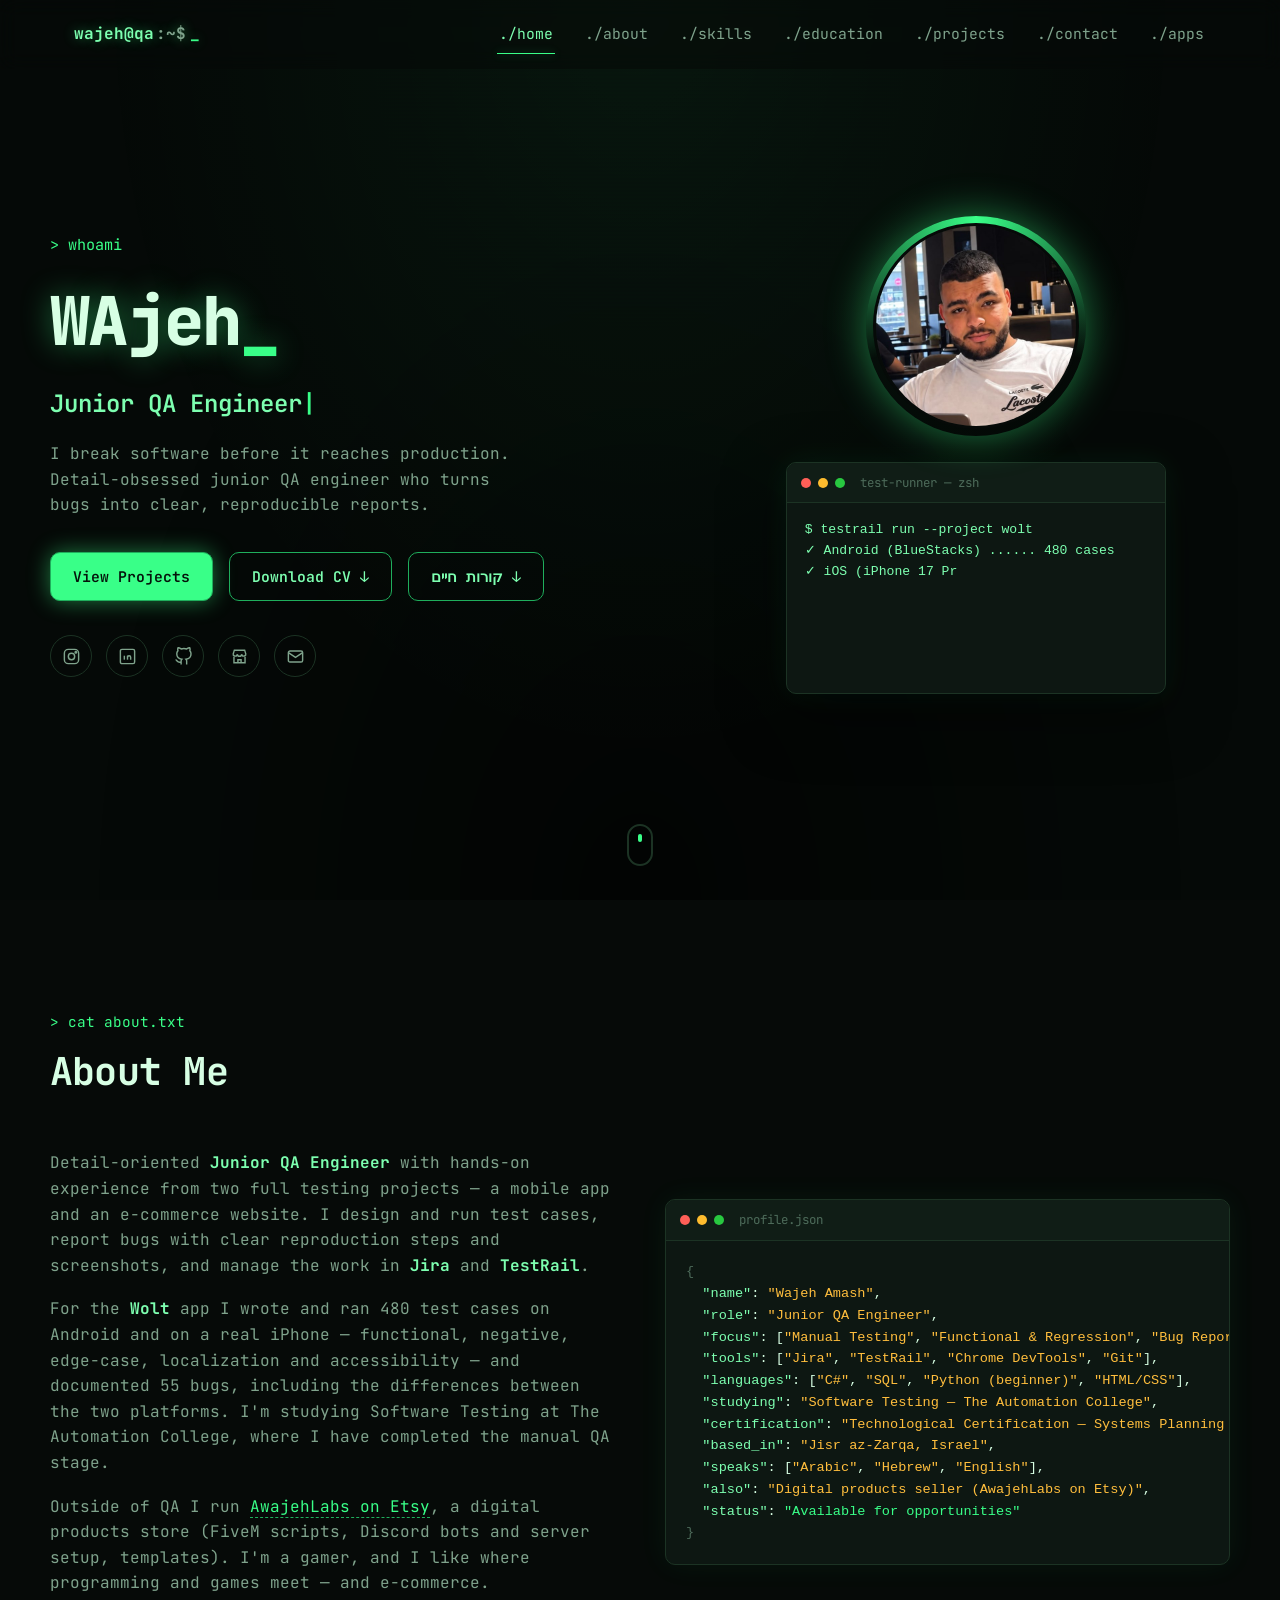
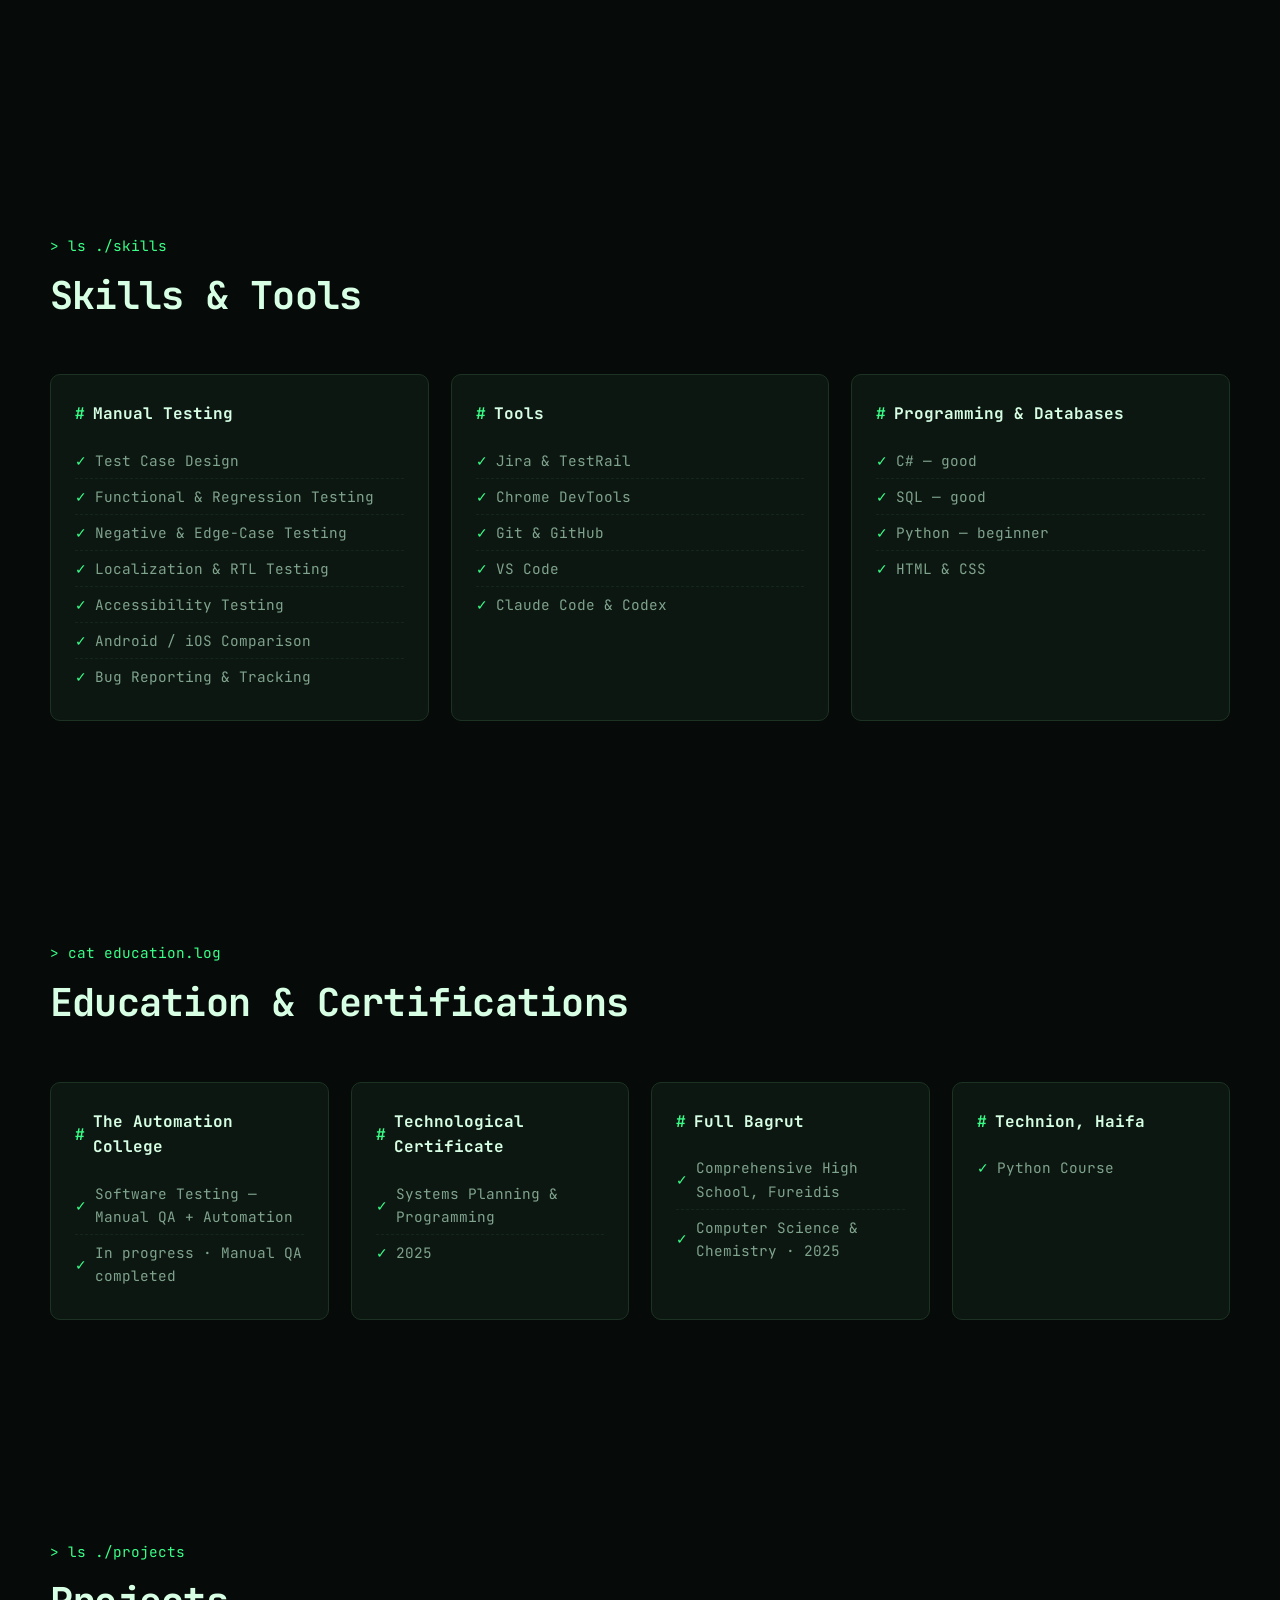
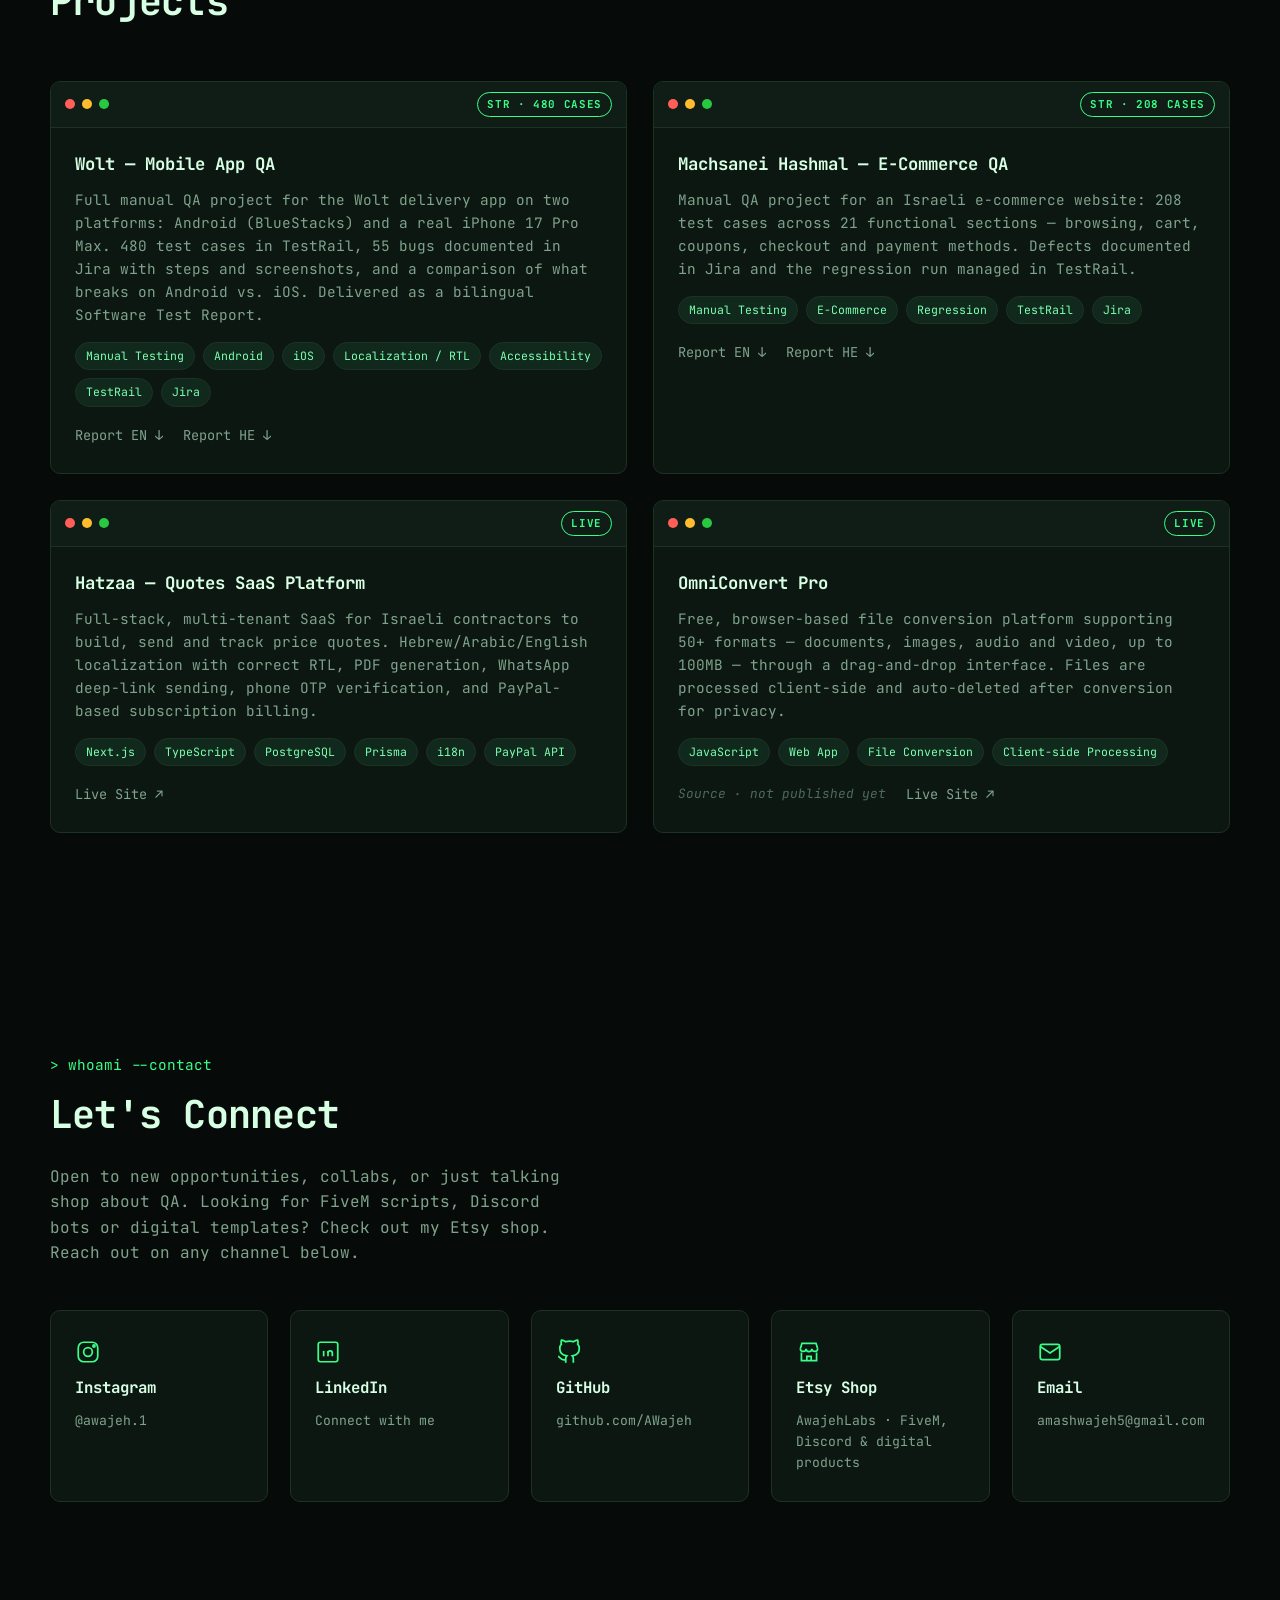
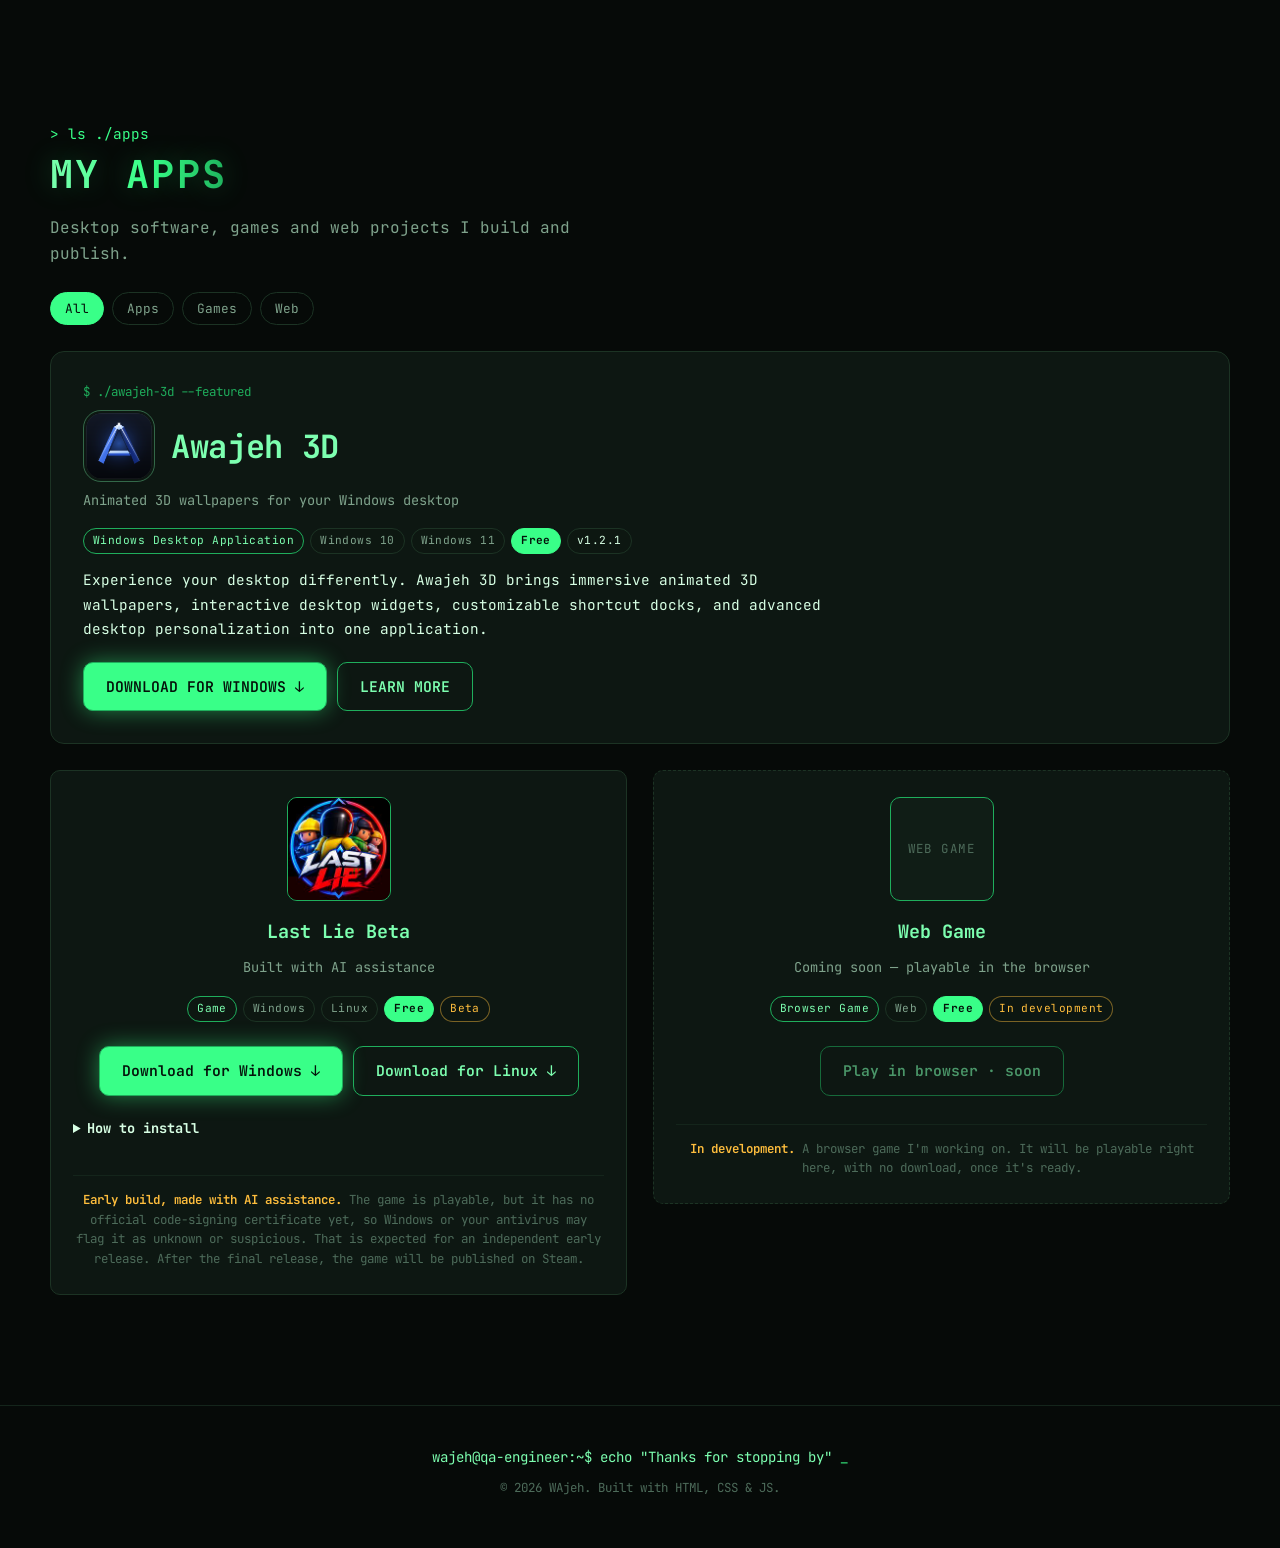
==== commit 67b09e0e: "Apply lecturer feedback: updated STR reports, hide automation - Wolt STR: clear GO/NO-GO (Android NO" ====
--- a/index.html
+++ b/index.html
@@ -143,7 +143,7 @@
             For the <strong>Wolt</strong> app I wrote and ran 480 test cases on Android and on a real iPhone — functional,
             negative, edge-case, localization and accessibility — and documented 55 bugs, including the differences between
             the two platforms. I'm studying Software Testing at The Automation
-            College — the manual QA stage is done, and <strong>test automation</strong> (Selenium, Playwright, Cypress) is the next stage.
+            College, where I have completed the manual QA stage.
           </p>
           <p>
             Outside of QA I run
@@ -200,7 +200,6 @@
   <span class="tok-key">"tools"</span>: [<span class="tok-str">"Jira"</span>, <span class="tok-str">"TestRail"</span>, <span class="tok-str">"Chrome DevTools"</span>, <span class="tok-str">"Git"</span>],
   <span class="tok-key">"languages"</span>: [<span class="tok-str">"C#"</span>, <span class="tok-str">"SQL"</span>, <span class="tok-str">"Python (beginner)"</span>, <span class="tok-str">"HTML/CSS"</span>],
   <span class="tok-key">"studying"</span>: <span class="tok-str">"Software Testing — The Automation College"</span>,
-  <span class="tok-key">"next"</span>: <span class="tok-str">"Test Automation (Selenium, Playwright, Cypress)"</span>,
   <span class="tok-key">"certification"</span>: <span class="tok-str">"Technological Certification — Systems Planning &amp; Programming"</span>,
   <span class="tok-key">"based_in"</span>: <span class="tok-str">"Jisr az-Zarqa, Israel"</span>,
   <span class="tok-key">"speaks"</span>: [<span class="tok-str">"Arabic"</span>, <span class="tok-str">"Hebrew"</span>, <span class="tok-str">"English"</span>],
@@ -234,6 +233,8 @@
           </ul>
         </div>
 
+        <!-- Hidden until the automation stage of the course (lecturer feedback); restore by unwrapping the <template>. -->
+        <template data-hidden="automation">
         <div class="skill-card reveal">
           <h3 class="skill-cat"><span class="cat-prompt">#</span> Test Automation — next stage</h3>
           <ul class="skill-list">
@@ -243,6 +244,7 @@
             <li>Coming up in my course at The Automation College</li>
           </ul>
         </div>
+        </template>
 
         <!-- Hidden until the automation stage of the course; restore by unwrapping the <template>. -->
         <template data-hidden="automation">
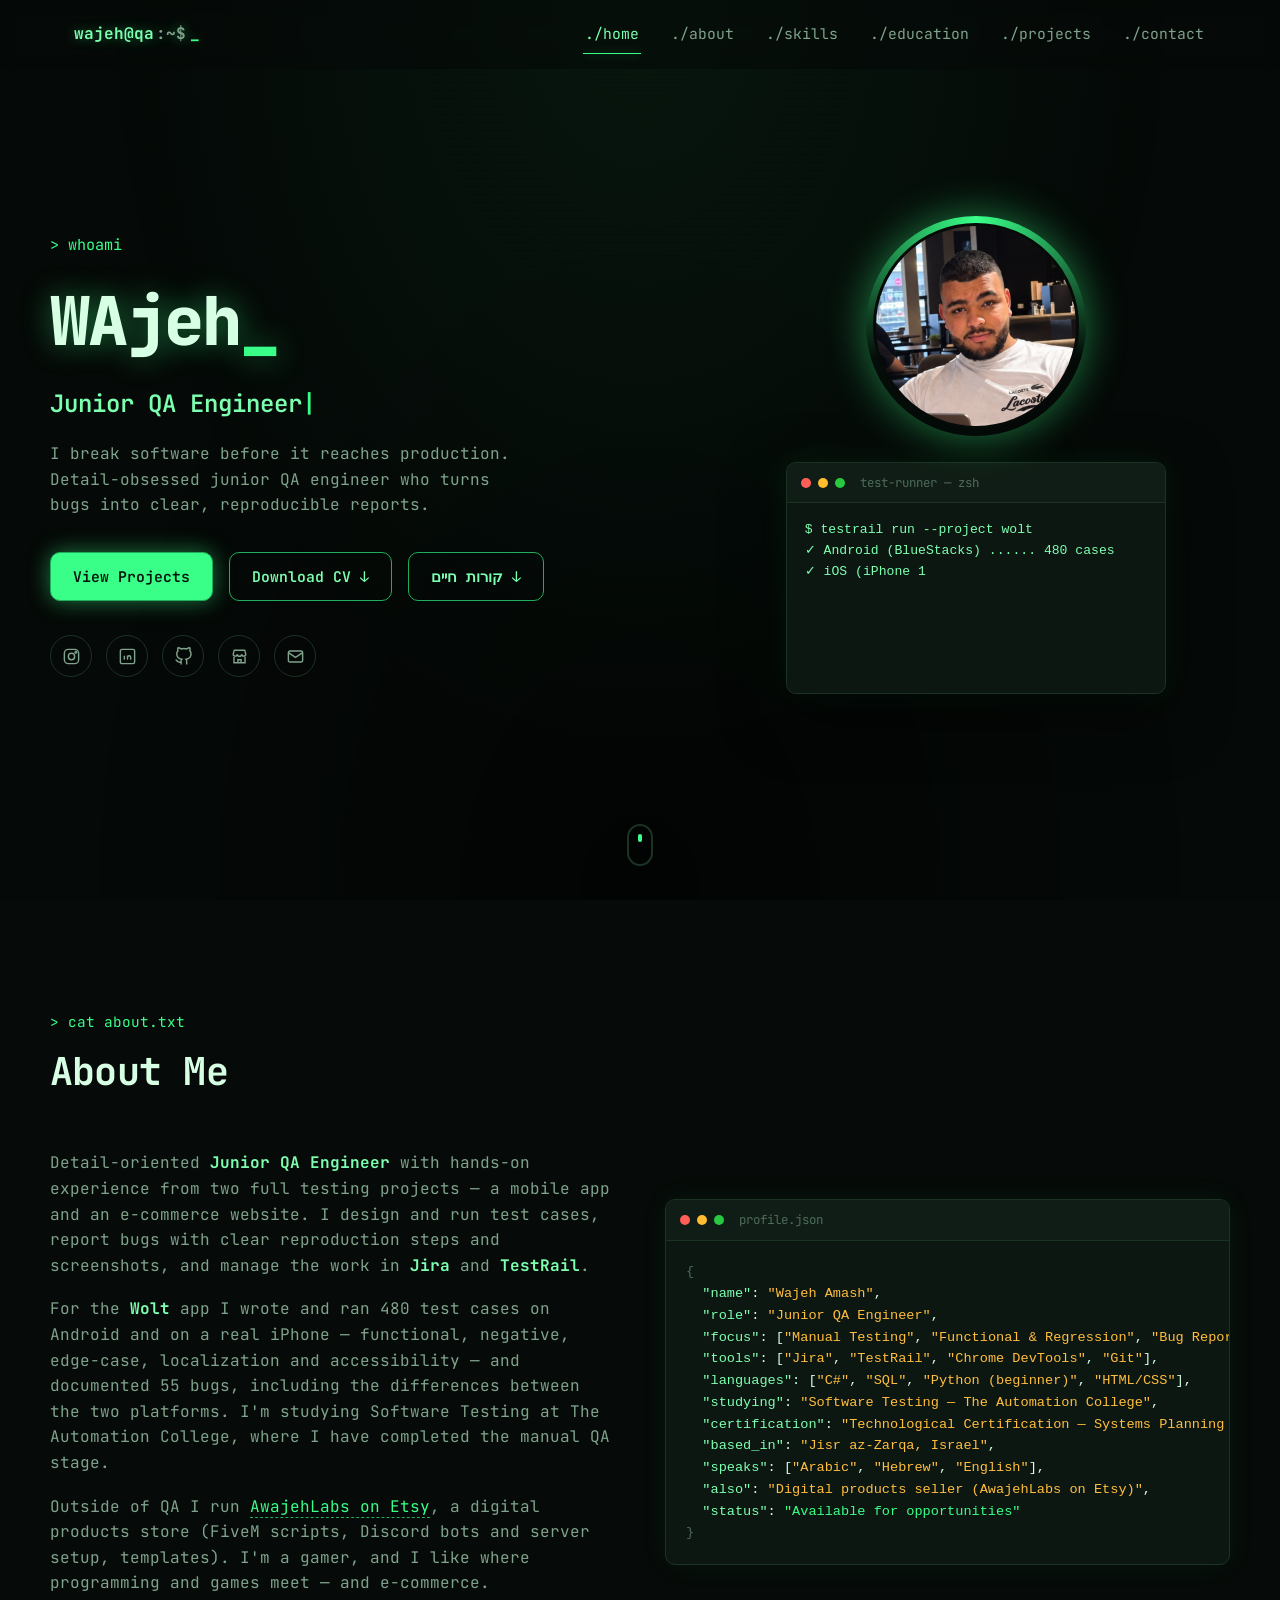
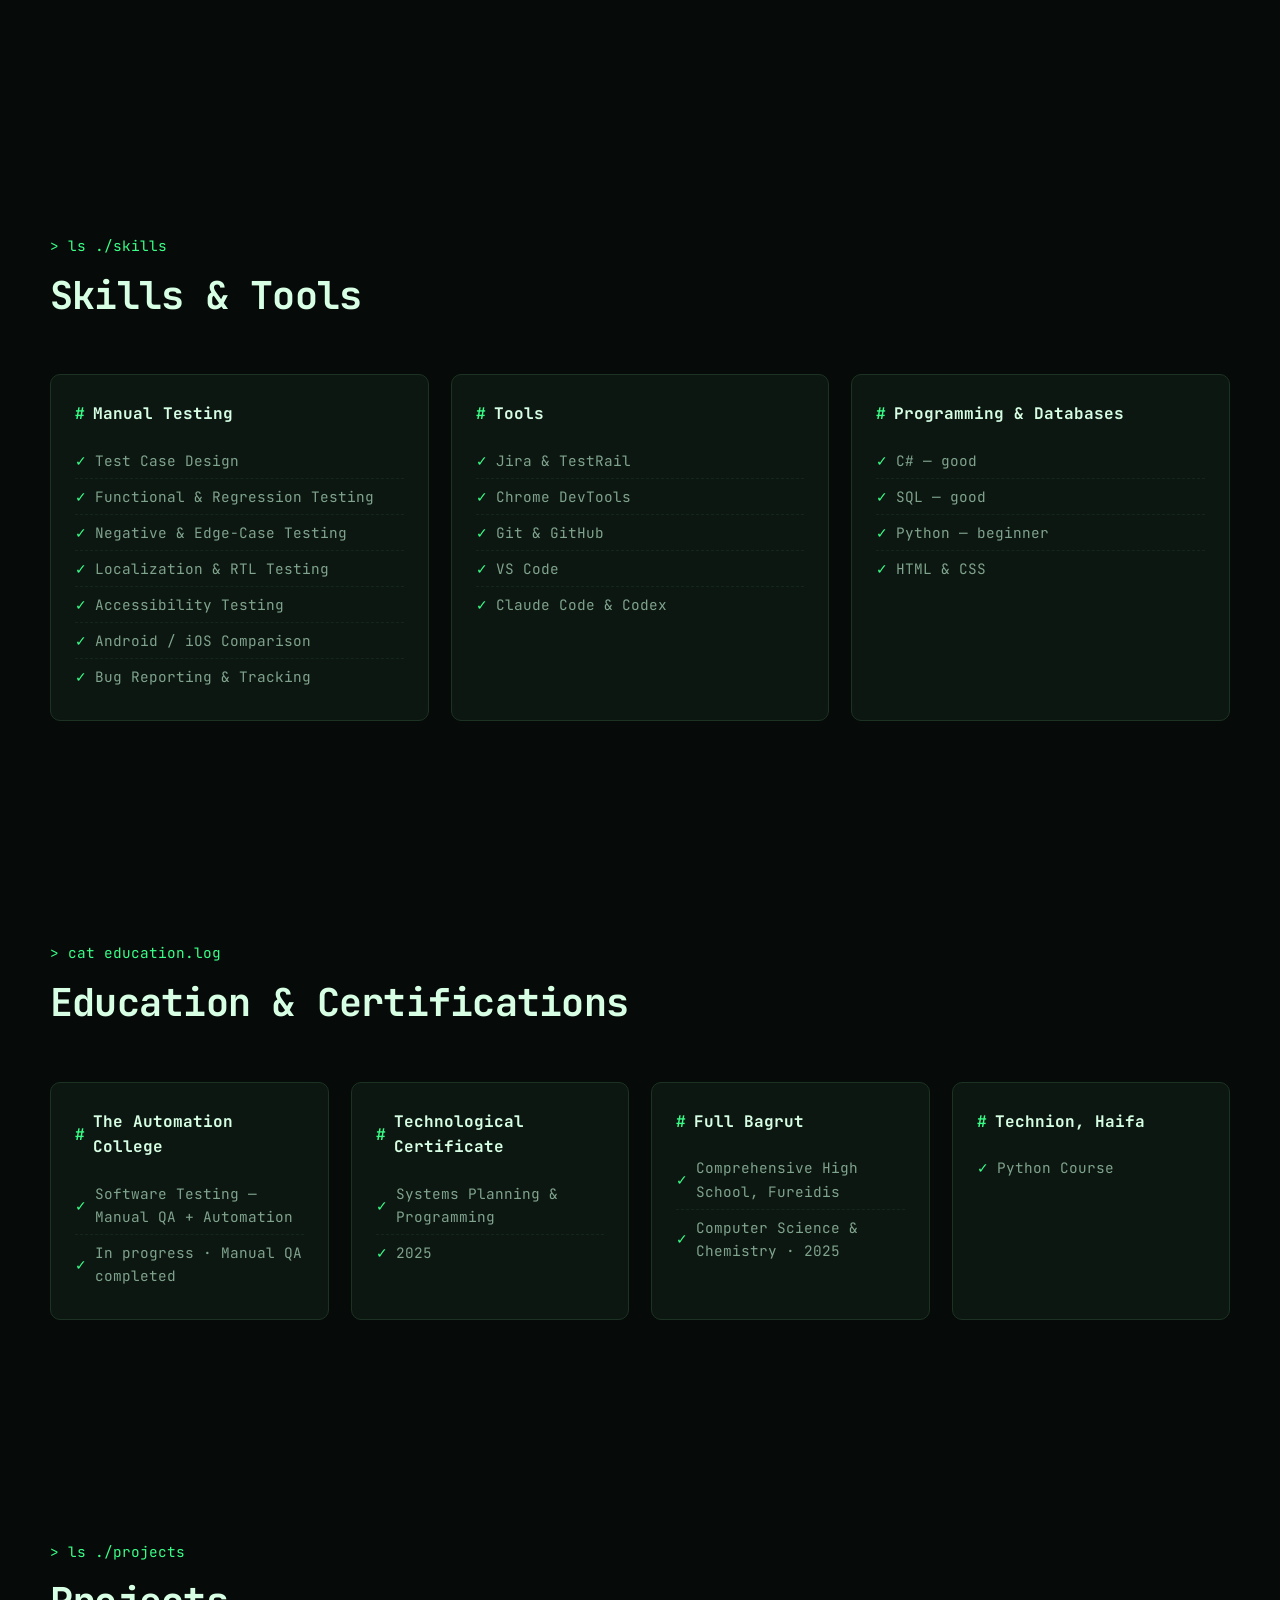
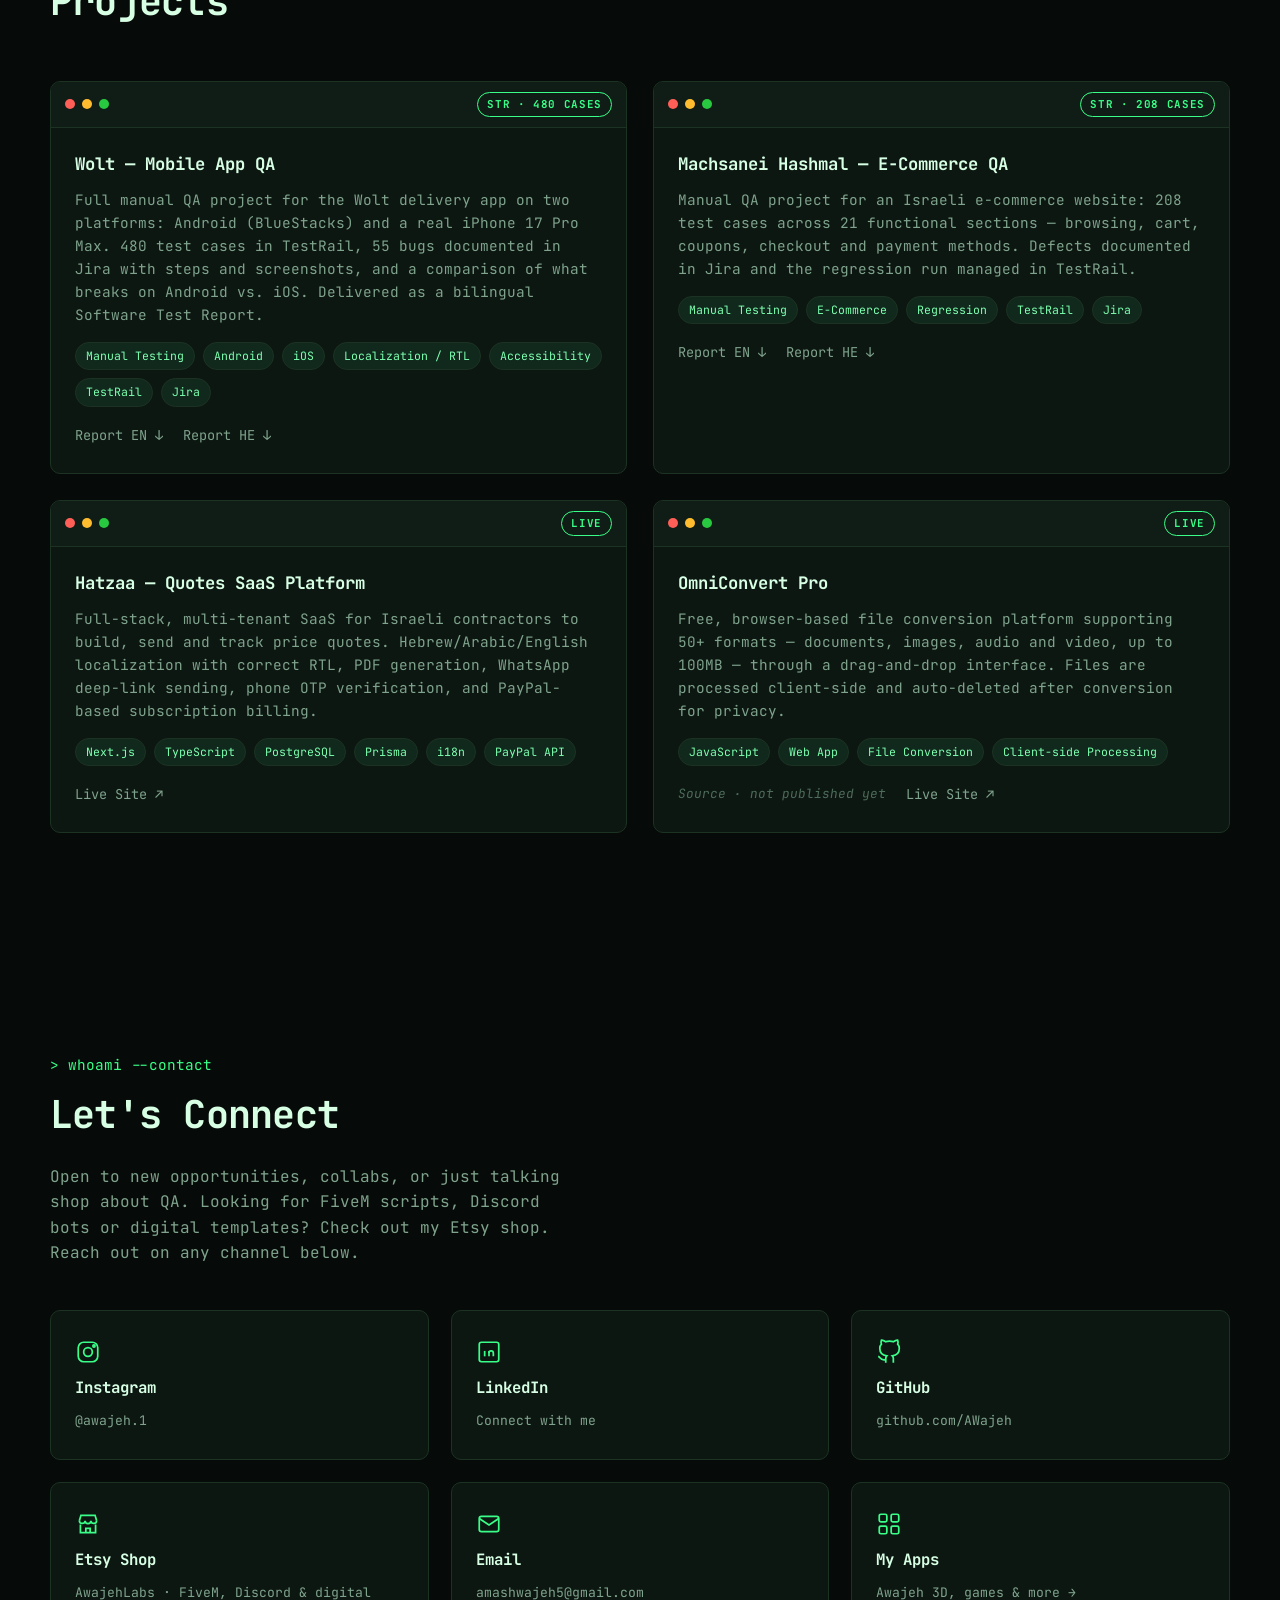
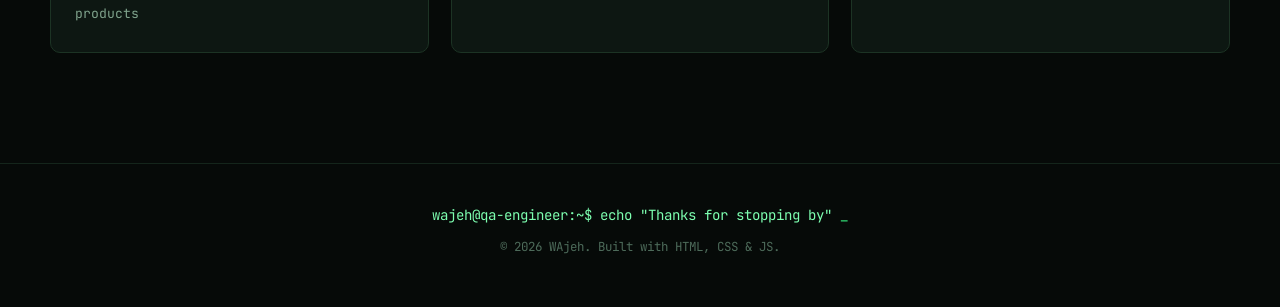
==== commit b8c12164: "Move My Apps to its own page at /apps/ - New apps/index.html with the app showcase, details dialog a" ====
--- a/index.html
+++ b/index.html
@@ -2,6 +2,8 @@
 <html lang="en">
 <head>
 <script>document.documentElement.classList.add('js');</script>
+<script>/* the apps moved to /apps/ — keep old #apps, #games and #app=<id> links working */
+if (/^#(apps|games|app=)/.test(location.hash)) location.replace('/apps/' + (/^#app=/.test(location.hash) ? location.hash : ''));</script>
 <meta charset="UTF-8">
 <meta name="viewport" content="width=device-width, initial-scale=1.0">
 <title>WAjeh — Junior QA Engineer</title>
@@ -10,26 +12,12 @@
 
 <meta property="og:type" content="website">
 <meta property="og:title" content="WAjeh — Junior QA Engineer">
-<meta property="og:description" content="Junior QA Engineer: manual testing, test design and bug reporting. QA projects on Android, iOS and the web. Home of my apps, including Awajeh 3D — animated 3D wallpapers for Windows.">
+<meta property="og:description" content="Junior QA Engineer: manual testing, test design and bug reporting. QA projects on Android, iOS and the web.">
 <meta property="og:url" content="https://awajeh.site/">
-<meta property="og:image" content="https://awajeh.site/assets/apps/awajeh-3d/og.jpg">
-<meta property="og:image:alt" content="Awajeh 3D — animated 3D wallpapers for Windows">
-<meta name="twitter:card" content="summary_large_image">
+<meta property="og:image" content="https://awajeh.site/assets/profile.jpg">
+<meta property="og:image:alt" content="Wajeh Amash portrait">
+<meta name="twitter:card" content="summary">
 <link rel="canonical" href="https://awajeh.site/">
-<script type="application/ld+json">
-{
-  "@context": "https://schema.org",
-  "@type": "SoftwareApplication",
-  "name": "Awajeh 3D",
-  "applicationCategory": "DesktopEnhancementApplication",
-  "operatingSystem": "Windows 10, Windows 11",
-  "description": "Immersive animated 3D wallpapers, interactive desktop widgets and customizable shortcut docks for Windows.",
-  "image": "https://awajeh.site/assets/apps/awajeh-3d/fujiyama.jpg",
-  "url": "https://awajeh.site/#app=awajeh-3d",
-  "offers": { "@type": "Offer", "price": "0", "priceCurrency": "USD" },
-  "author": { "@type": "Person", "name": "WAjeh" }
-}
-</script>
 
 <link rel="icon" type="image/svg+xml" href="assets/favicon.svg">
 
@@ -37,7 +25,7 @@
 <link rel="preconnect" href="https://fonts.gstatic.com" crossorigin>
 <link href="https://fonts.googleapis.com/css2?family=JetBrains+Mono:wght@400;500;600;700;800&display=swap" rel="stylesheet">
 
-<link rel="stylesheet" href="css/style.css?v=3">
+<link rel="stylesheet" href="css/style.css?v=4">
 </head>
 <body>
 
@@ -59,7 +47,6 @@
       <a href="#education" class="nav-link" data-nav>./education</a>
       <a href="#projects" class="nav-link" data-nav>./projects</a>
       <a href="#contact" class="nav-link" data-nav>./contact</a>
-      <a href="#apps" class="nav-link" data-nav>./apps</a>
     </nav>
 
     <button class="nav-toggle" id="nav-toggle" aria-label="Toggle navigation menu" aria-expanded="false">
@@ -630,35 +617,12 @@
           <span class="contact-label">Email</span>
           <span class="contact-value">amashwajeh5@gmail.com</span>
         </a>
-      </div>
-    </div>
-  </section>
-
-  <!-- MY APPS: cards are generated from js/apps-data.js (installers for Last Lie live in /downloads) -->
-  <section id="apps" class="section apps-section" aria-labelledby="apps-title">
-    <span id="games" class="anchor-alias" aria-hidden="true"></span>
-    <div class="section-inner">
-      <p class="section-kicker reveal">&gt; ls ./apps</p>
-      <h2 class="section-title apps-title reveal" id="apps-title"><span class="apps-title-glow">MY APPS</span></h2>
-      <p class="contact-sub reveal">Desktop software, games and web projects I build and publish.</p>
-
-      <div class="apps-filters reveal" id="apps-filters" role="toolbar" aria-label="Filter apps"></div>
-
-      <div class="apps-grid" id="apps-grid">
-        <noscript>
-          <div class="game-card">
-            <h3 class="game-title">Awajeh 3D</h3>
-            <p class="game-sub">Windows Desktop Application</p>
-            <div class="game-downloads"><a href="downloads/Awajeh3D-Setup.exe" class="btn btn-primary" download>Download for Windows ↓</a></div>
-          </div>
-          <div class="game-card">
-            <h3 class="game-title">Last Lie Beta</h3>
-            <div class="game-downloads">
-              <a href="downloads/LastLie-Setup.exe" class="btn btn-primary" download>Download for Windows ↓</a>
-              <a href="downloads/LastLie-Setup.run" class="btn btn-ghost" download>Download for Linux ↓</a>
-            </div>
-          </div>
-        </noscript>
+
+        <a href="/apps/" class="contact-card">
+          <svg viewBox="0 0 24 24" fill="none" stroke="currentColor" stroke-width="1.6"><rect x="3" y="3" width="7" height="7" rx="1.5"/><rect x="14" y="3" width="7" height="7" rx="1.5"/><rect x="3" y="14" width="7" height="7" rx="1.5"/><rect x="14" y="14" width="7" height="7" rx="1.5"/></svg>
+          <span class="contact-label">My Apps</span>
+          <span class="contact-value">Awajeh 3D, games &amp; more →</span>
+        </a>
       </div>
     </div>
   </section>
@@ -672,13 +636,6 @@
 
 <button id="back-to-top" class="back-to-top" aria-label="Back to top">↑</button>
 
-<dialog id="app-dialog" class="app-dialog" aria-labelledby="app-dialog-title">
-  <button type="button" class="app-dialog-close" aria-label="Close details">✕</button>
-  <div class="app-dialog-body"></div>
-</dialog>
-
-<script src="js/apps-data.js?v=2"></script>
-<script src="js/apps.js?v=2"></script>
-<script src="js/script.js?v=2"></script>
+<script src="js/script.js?v=3"></script>
 </body>
 </html>
--- a/css/style.css
+++ b/css/style.css
@@ -752,7 +752,7 @@
 
 .contact-grid {
   display: grid;
-  grid-template-columns: repeat(auto-fit, minmax(180px, 1fr));
+  grid-template-columns: repeat(auto-fit, minmax(300px, 1fr));
   gap: 22px;
 }
 
@@ -905,6 +905,8 @@
 .anchor-alias { position: absolute; top: -80px; }
 
 .apps-title { margin-bottom: 18px; line-height: 1.15; }
+.apps-page { padding-top: 120px; min-height: 100vh; }
+.apps-back { margin-top: 48px; text-align: center; }
 .apps-title-glow {
   background: linear-gradient(90deg, var(--green-bright), var(--green) 55%, var(--green-dim));
   -webkit-background-clip: text;
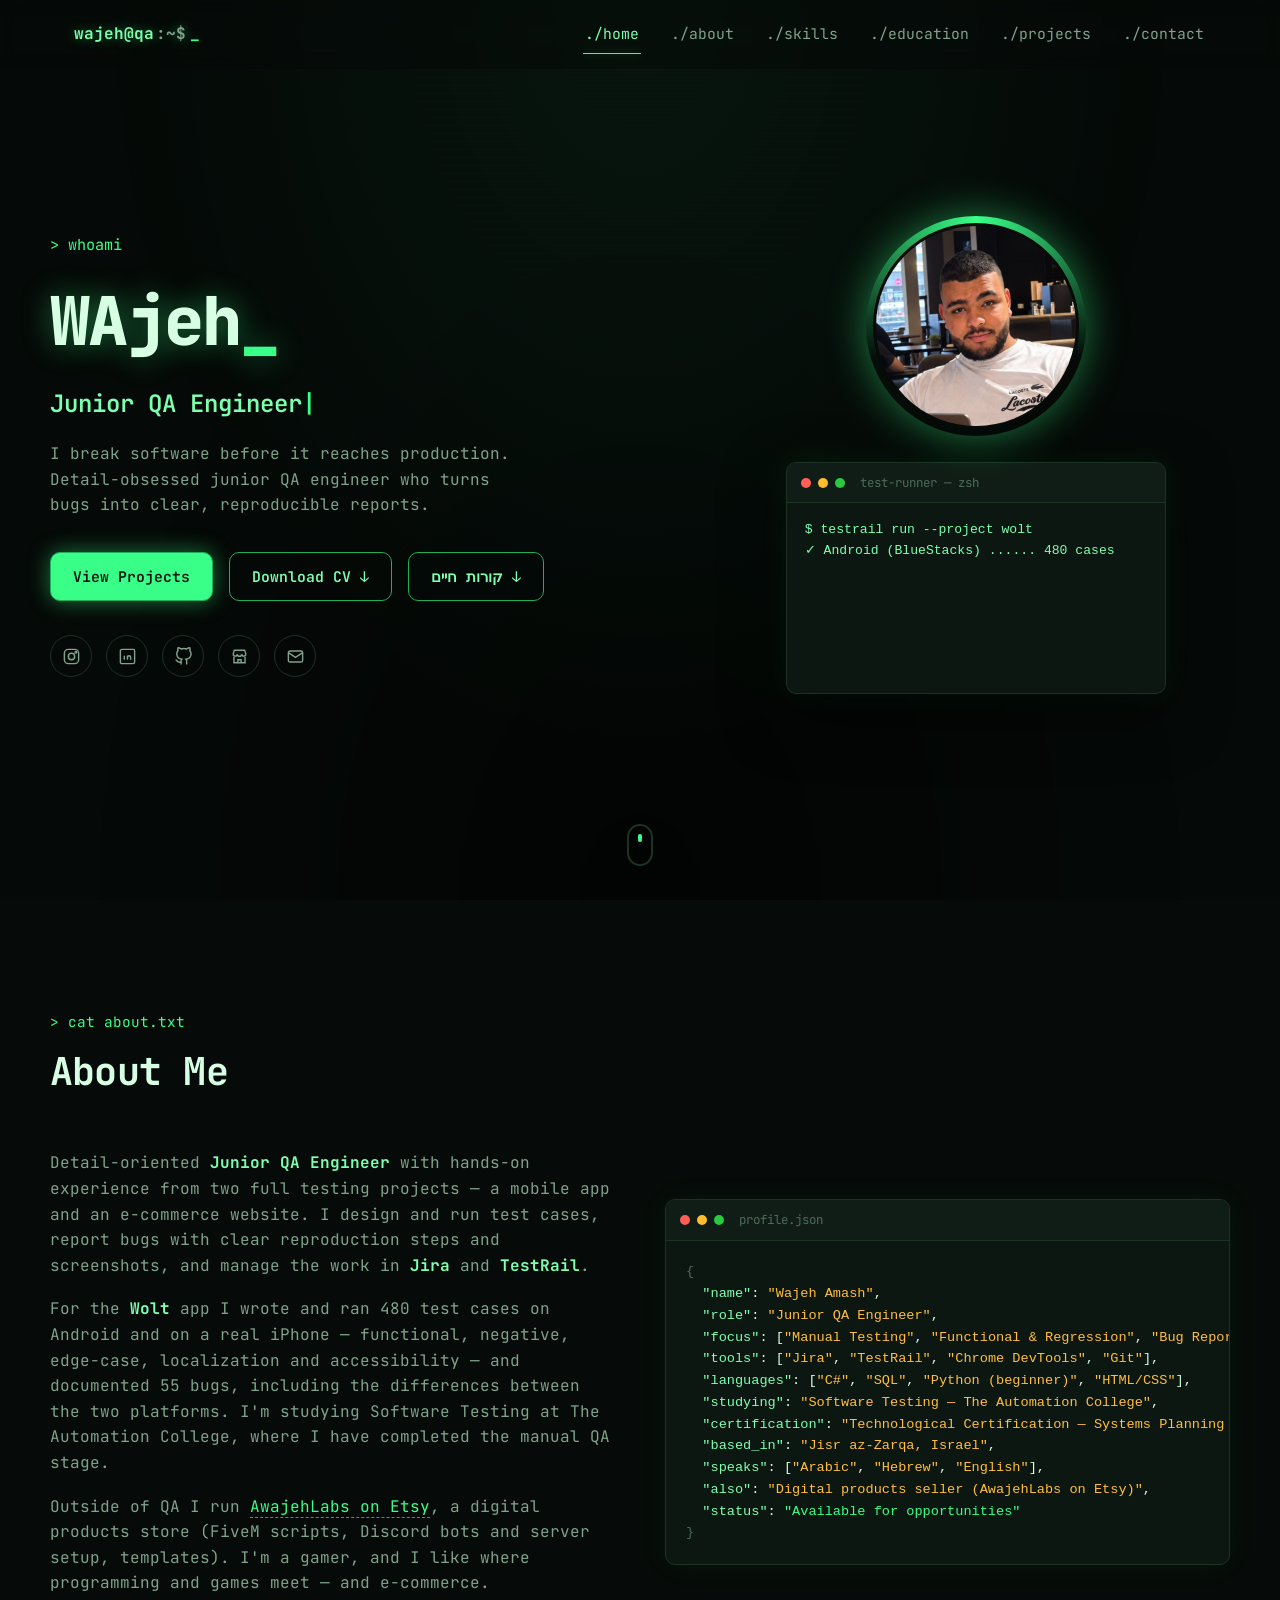
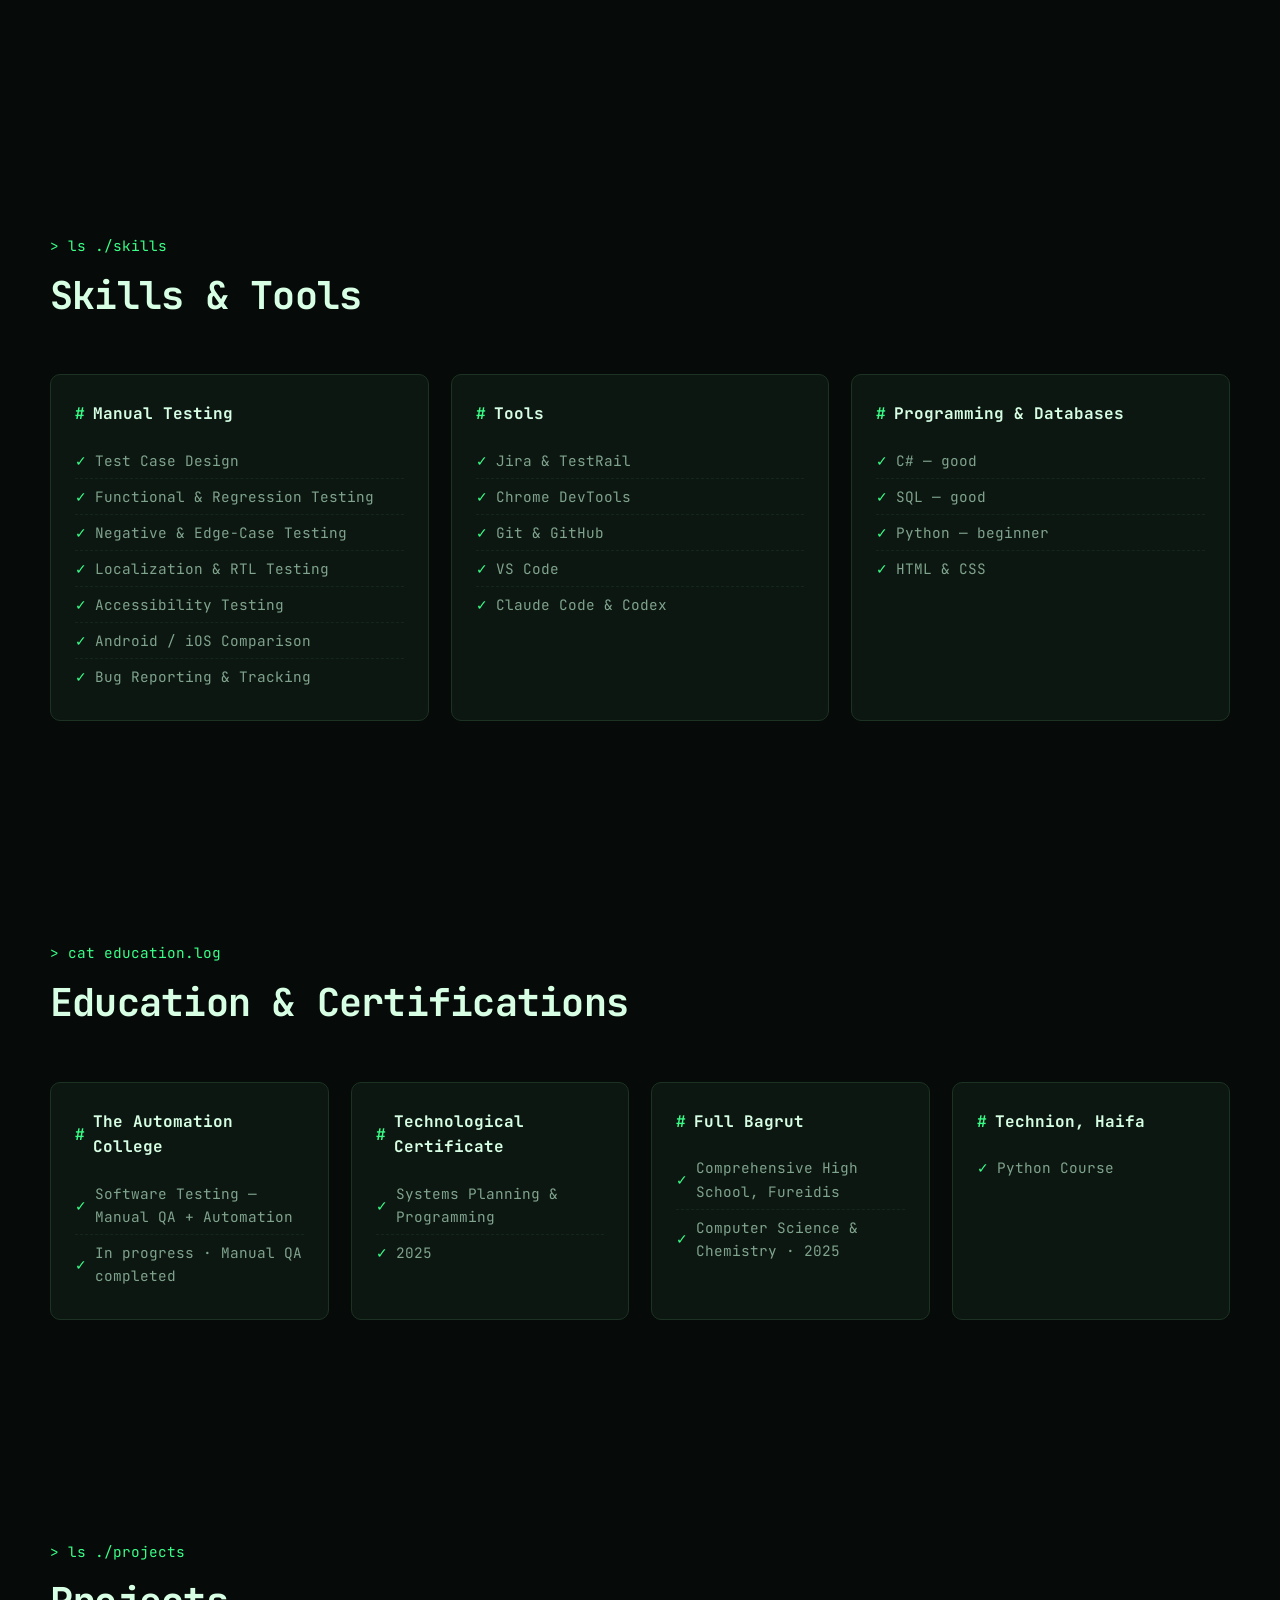
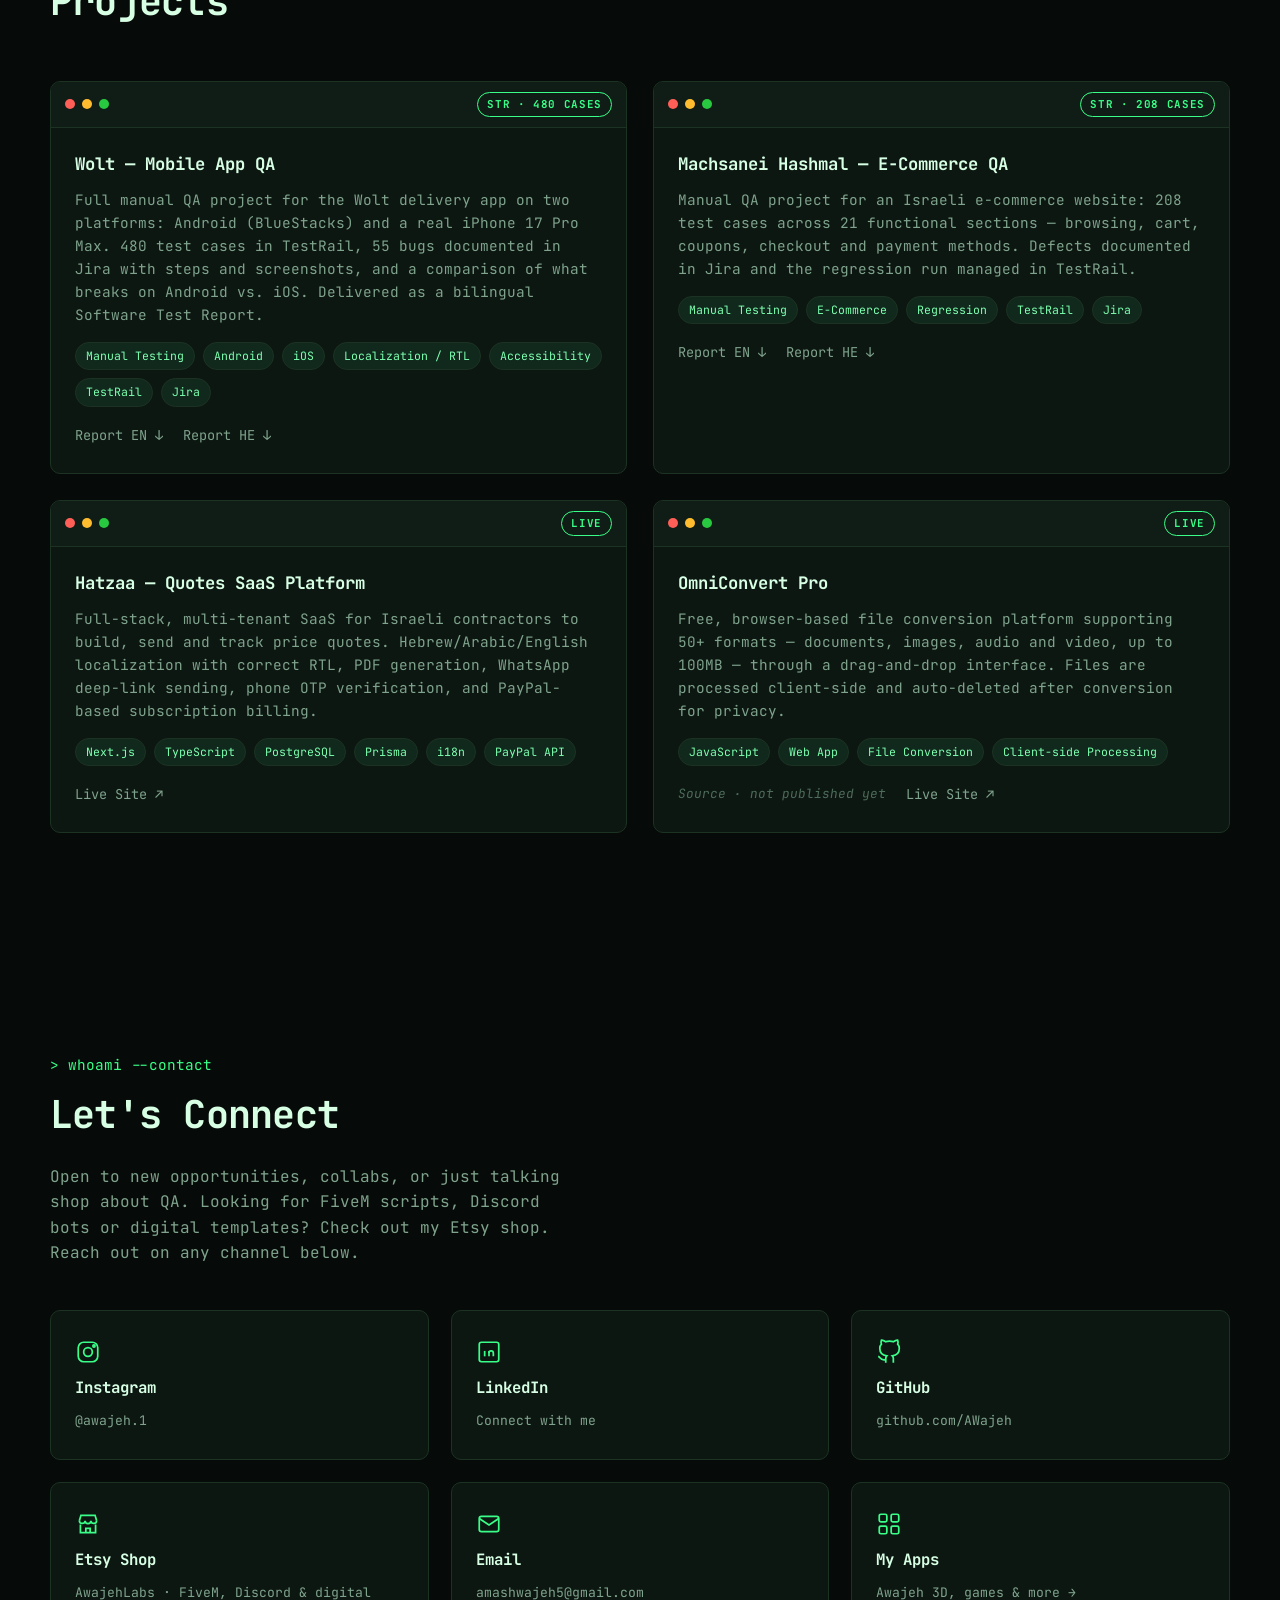
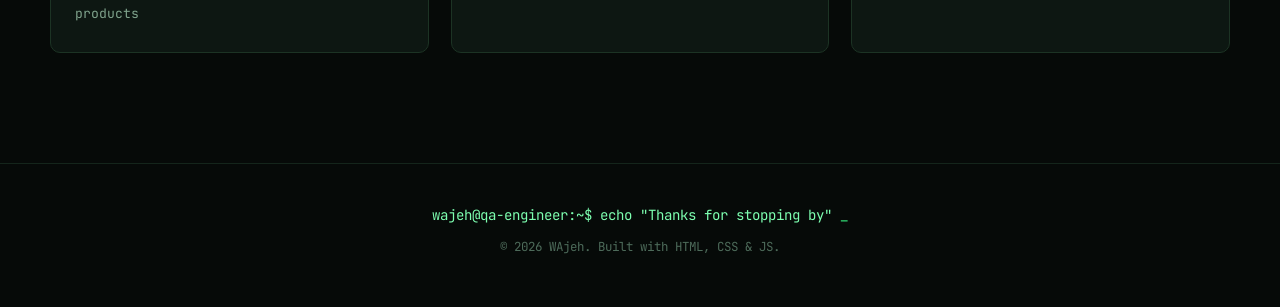
==== commit c8ebeed9: "Smaller, uniform app cards on the apps page - All apps use the compact card (Awajeh 3D is no longer " ====
--- a/index.html
+++ b/index.html
@@ -25,7 +25,7 @@
 <link rel="preconnect" href="https://fonts.gstatic.com" crossorigin>
 <link href="https://fonts.googleapis.com/css2?family=JetBrains+Mono:wght@400;500;600;700;800&display=swap" rel="stylesheet">
 
-<link rel="stylesheet" href="css/style.css?v=4">
+<link rel="stylesheet" href="css/style.css?v=6">
 </head>
 <body>
 
--- a/css/style.css
+++ b/css/style.css
@@ -939,11 +939,28 @@
 
 .apps-grid {
   display: grid;
-  grid-template-columns: repeat(2, 1fr);
-  gap: 26px;
-  align-items: start;
-}
-.apps-grid .game-card { margin-top: 0; }
+  grid-template-columns: repeat(auto-fit, minmax(260px, 340px));
+  justify-content: center;
+  gap: 20px;
+  align-items: stretch;
+}
+.apps-grid .game-card { margin-top: 0; padding: 20px 18px; gap: 6px; }
+.apps-grid .app-logo { width: 72px; height: 72px; border-radius: 16px; font-size: 0.66rem; }
+.apps-grid .app-title { font-size: 1.05rem; }
+.apps-grid .app-tagline { font-size: 0.8rem; }
+.apps-grid .app-badges { margin: 4px 0 0; }
+.apps-grid .app-desc {
+  font-size: 0.82rem;
+  line-height: 1.6;
+  display: -webkit-box;
+  -webkit-line-clamp: 3;
+  -webkit-box-orient: vertical;
+  overflow: hidden;
+}
+.apps-grid .app-actions { margin: auto 0 0; padding-top: 10px; gap: 8px; }
+.apps-grid .app-actions .btn { padding: 9px 14px; font-size: 0.78rem; }
+.apps-grid .game-install { margin: 4px 0 0; font-size: 0.8rem; }
+.apps-grid .game-note { margin-top: 10px; padding-top: 10px; font-size: 0.72rem; }
 .app-card[hidden] { display: none !important; }
 
 /* shared bits */
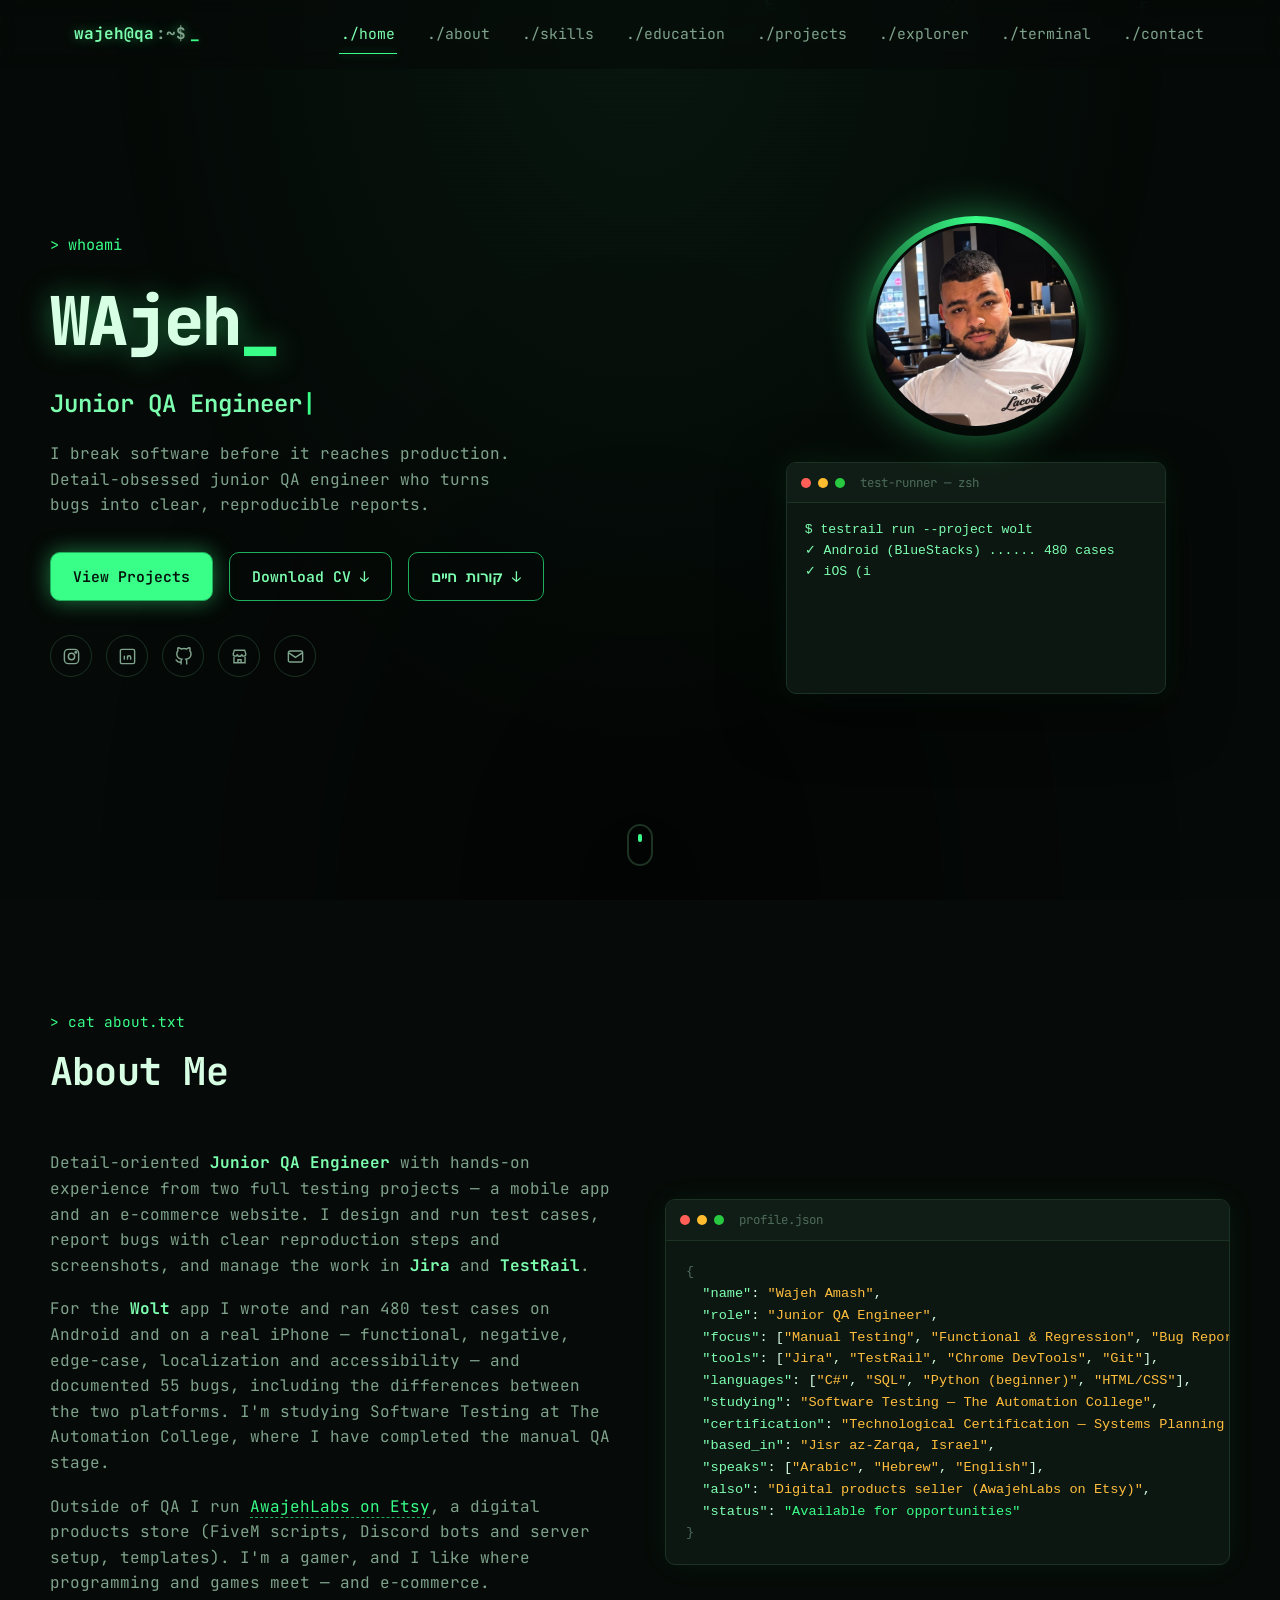
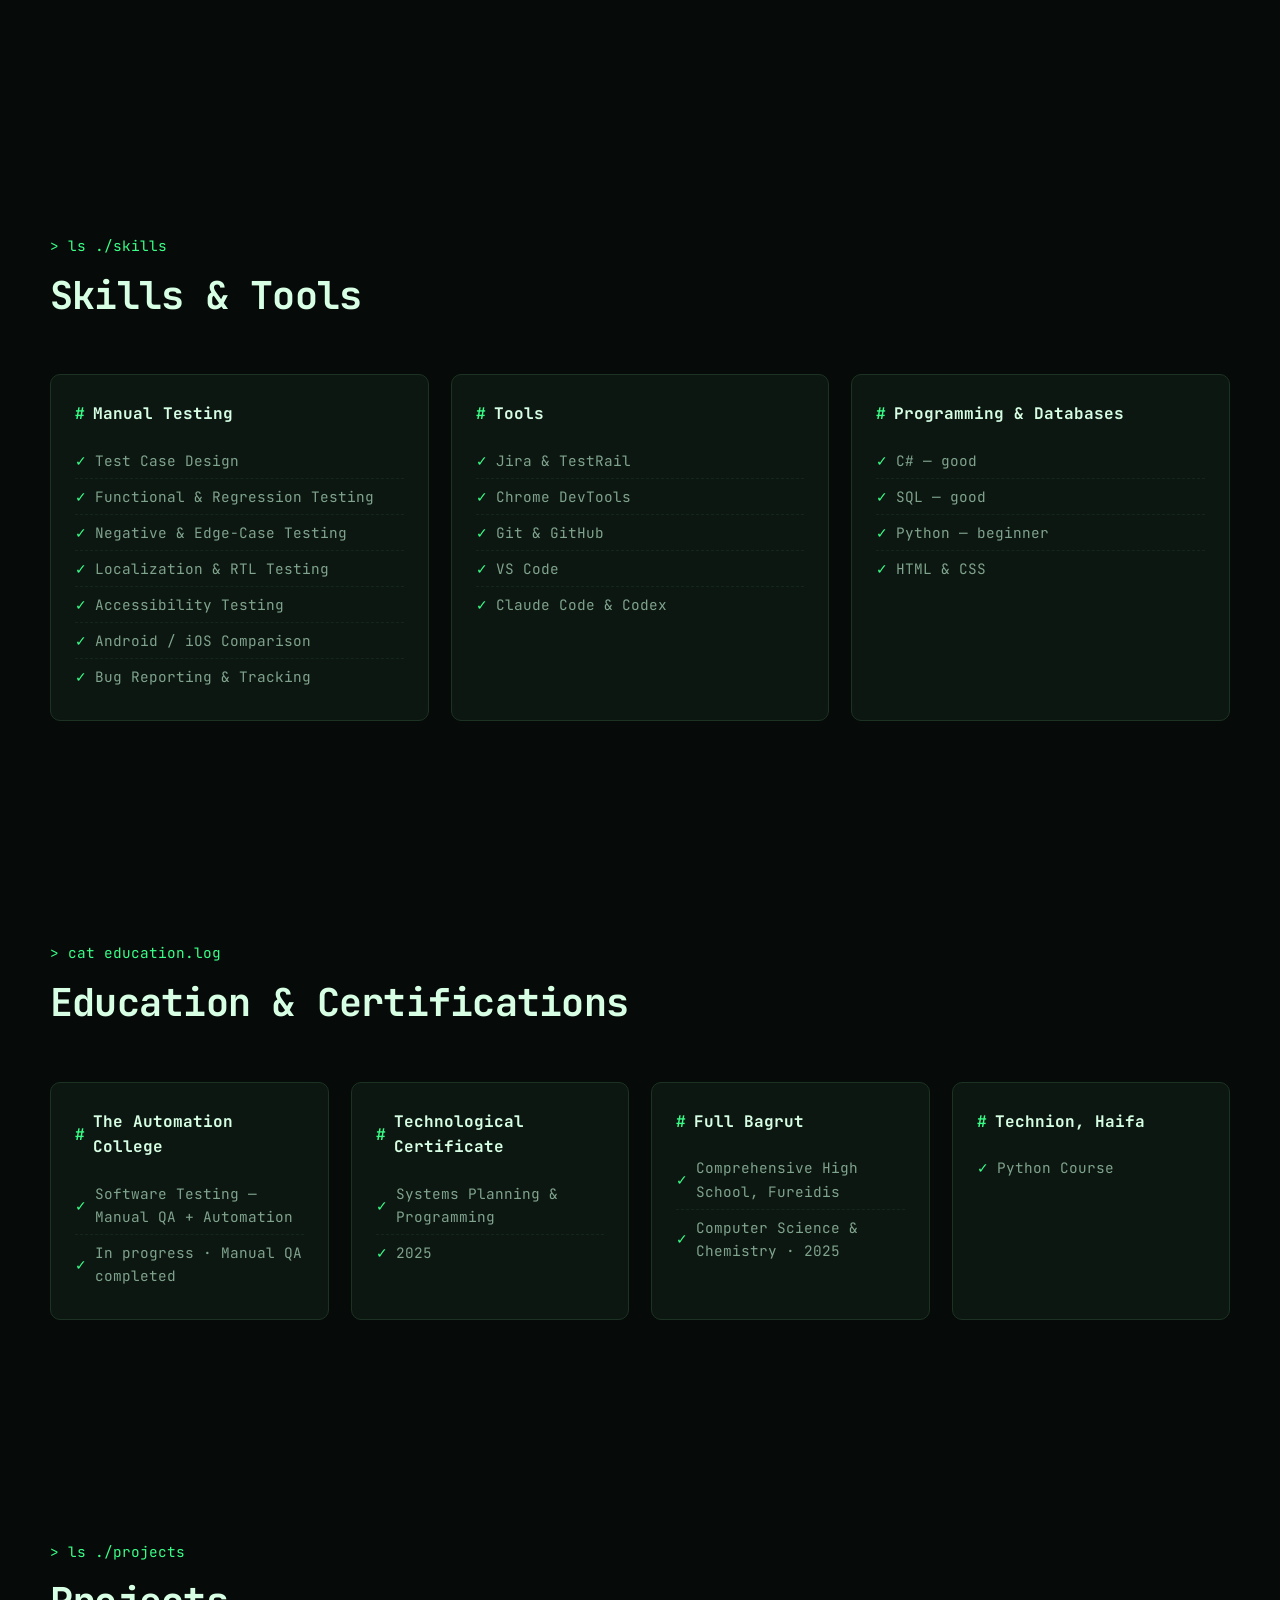
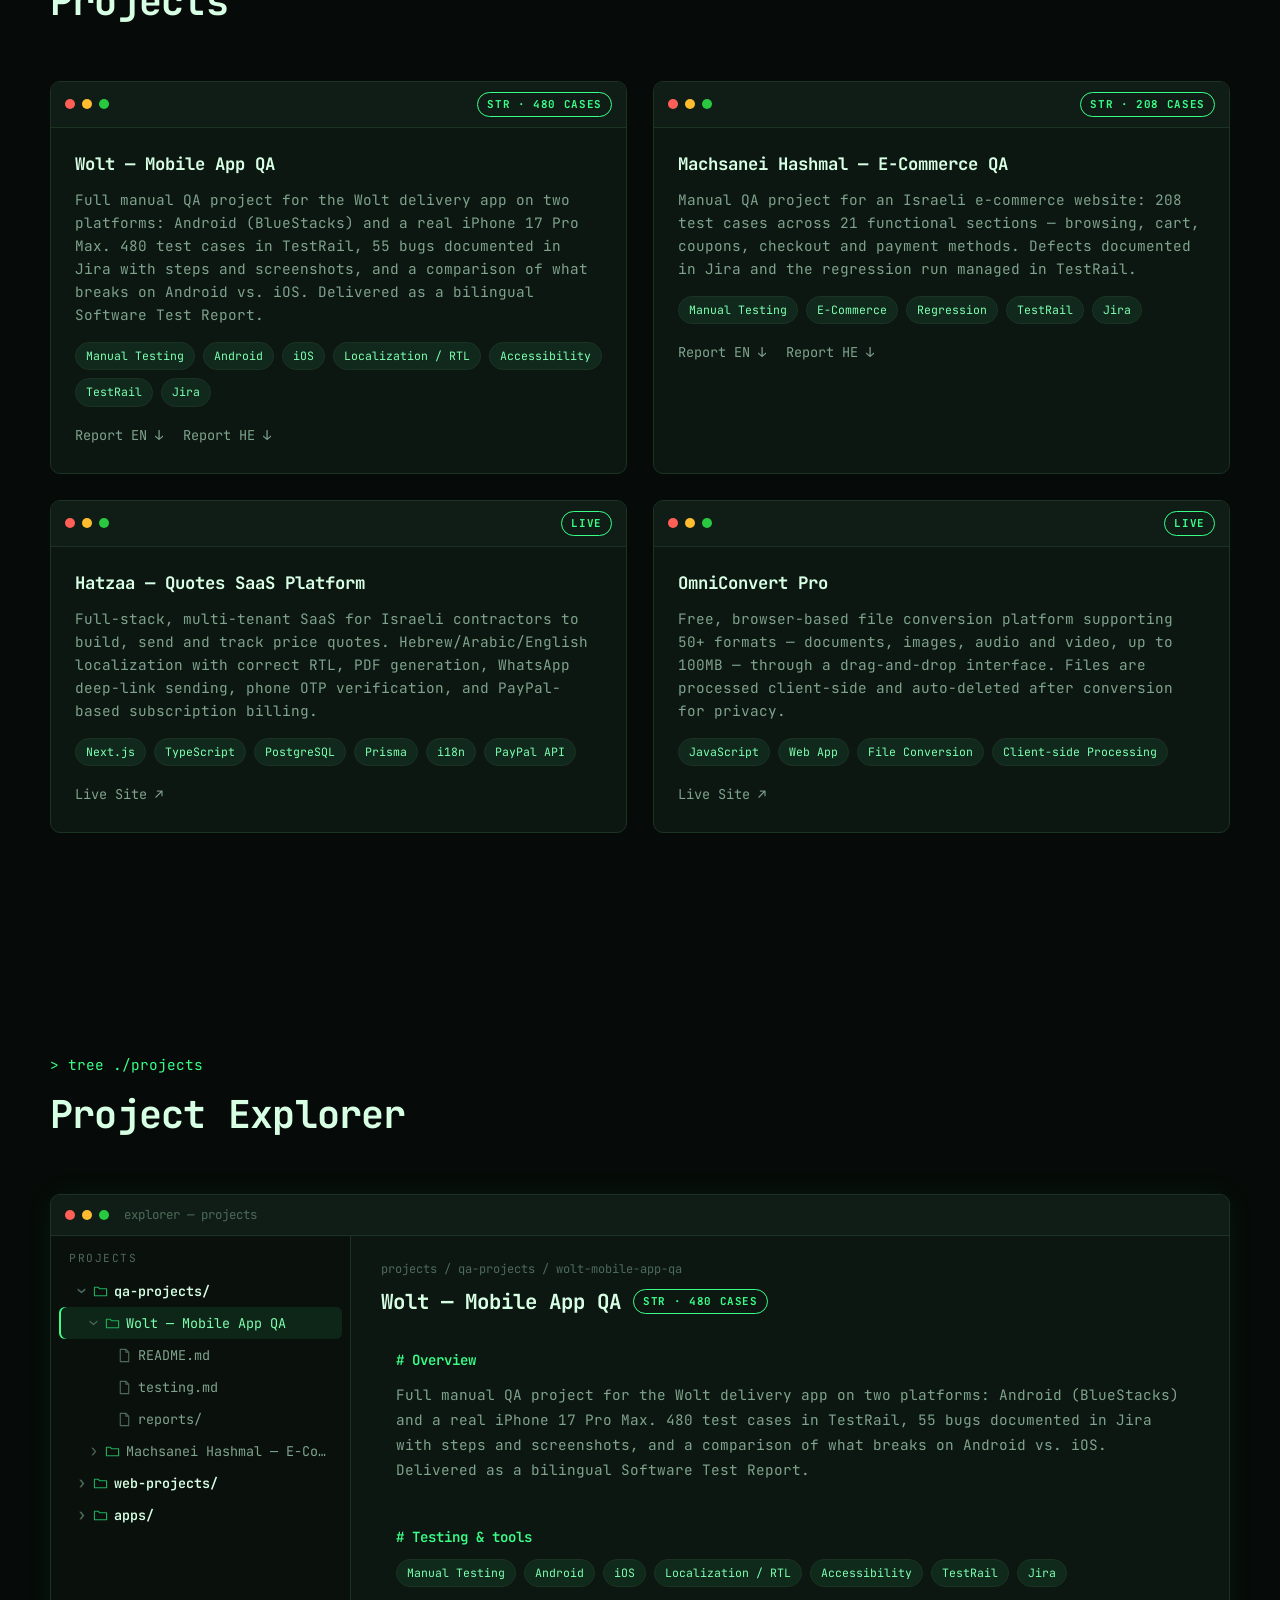
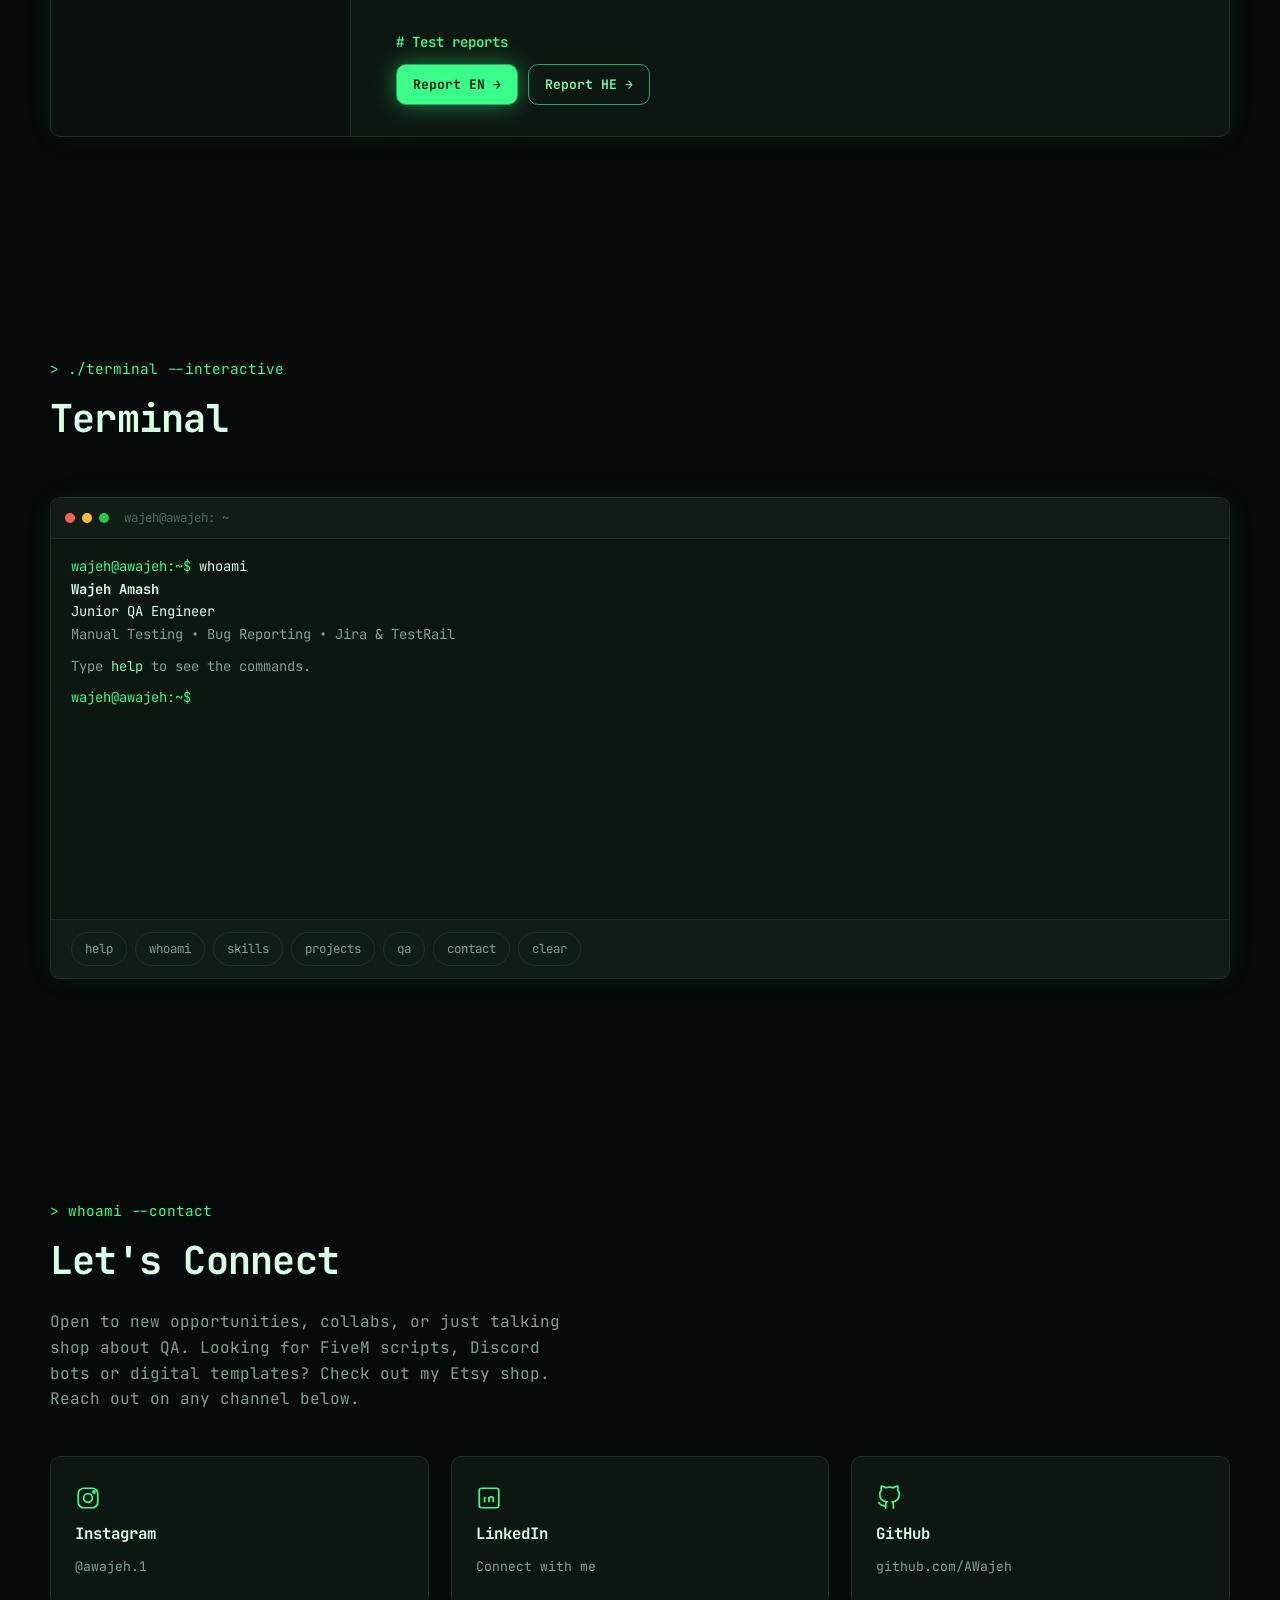
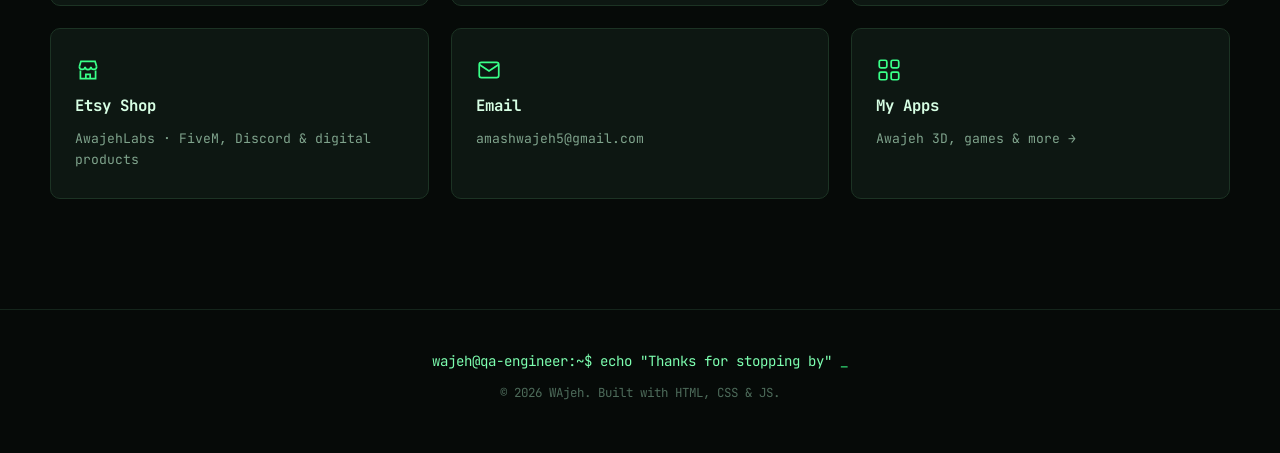
==== commit c6b96117: "Add an interactive Terminal and a Project Explorer - Terminal section: help, help <cmd>, whoami, abo" ====
--- a/index.html
+++ b/index.html
@@ -25,7 +25,7 @@
 <link rel="preconnect" href="https://fonts.gstatic.com" crossorigin>
 <link href="https://fonts.googleapis.com/css2?family=JetBrains+Mono:wght@400;500;600;700;800&display=swap" rel="stylesheet">
 
-<link rel="stylesheet" href="css/style.css?v=6">
+<link rel="stylesheet" href="css/style.css?v=7">
 </head>
 <body>
 
@@ -46,6 +46,8 @@
       <a href="#skills" class="nav-link" data-nav>./skills</a>
       <a href="#education" class="nav-link" data-nav>./education</a>
       <a href="#projects" class="nav-link" data-nav>./projects</a>
+      <a href="#explorer" class="nav-link" data-nav>./explorer</a>
+      <a href="#terminal" class="nav-link" data-nav>./terminal</a>
       <a href="#contact" class="nav-link" data-nav>./contact</a>
     </nav>
 
@@ -458,7 +460,6 @@
               <span>JavaScript</span><span>Web App</span><span>File Conversion</span><span>Client-side Processing</span>
             </div>
             <div class="project-links">
-              <span class="link-pending">Source · not published yet</span>
               <a href="https://omniconvert-pro.website/" target="_blank" rel="noopener noreferrer" aria-label="View live site">Live Site ↗</a>
             </div>
           </div>
@@ -576,6 +577,62 @@
         </article>
         </template>
 
+      </div>
+    </div>
+  </section>
+
+  <!-- PROJECT EXPLORER: tree built by js/explorer.js from the project cards above and js/apps-data.js -->
+  <section id="explorer" class="section">
+    <div class="section-inner">
+      <p class="section-kicker reveal">&gt; tree ./projects</p>
+      <h2 class="section-title reveal">Project Explorer</h2>
+
+      <div class="px code-window reveal" id="project-explorer">
+        <div class="terminal-bar">
+          <span class="dot dot-red"></span><span class="dot dot-yellow"></span><span class="dot dot-green"></span>
+          <span class="terminal-title">explorer — projects</span>
+        </div>
+        <div class="px-body">
+          <nav class="px-tree" aria-label="Projects">
+            <p class="px-tree-head" id="px-tree-head">PROJECTS</p>
+            <ul role="tree" id="px-tree" aria-labelledby="px-tree-head"></ul>
+          </nav>
+          <article class="px-view" id="px-view" aria-live="polite">
+            <noscript><p class="px-text">The Project Explorer needs JavaScript. All projects are listed in the Projects section above.</p></noscript>
+          </article>
+        </div>
+      </div>
+    </div>
+  </section>
+
+  <!-- TERMINAL: commands handled by js/terminal.js, answers read from this page -->
+  <section id="terminal" class="section">
+    <div class="section-inner">
+      <p class="section-kicker reveal">&gt; ./terminal --interactive</p>
+      <h2 class="section-title reveal">Terminal</h2>
+
+      <div class="dev-terminal code-window reveal" id="dev-terminal">
+        <div class="terminal-bar">
+          <span class="dot dot-red"></span><span class="dot dot-yellow"></span><span class="dot dot-green"></span>
+          <span class="terminal-title">wajeh@awajeh: ~</span>
+        </div>
+        <div class="dt-screen" id="dt-screen">
+          <div id="dt-output" role="log" aria-live="polite" aria-label="Terminal output"></div>
+          <form class="dt-input-row" id="dt-form" autocomplete="off">
+            <label for="dt-input" class="dt-prompt"><span class="dt-prompt-user">wajeh@awajeh</span>:~$</label>
+            <input id="dt-input" class="dt-input" type="text" autocomplete="off" autocapitalize="off" autocorrect="off" spellcheck="false" enterkeyhint="send" aria-label="Type a terminal command, for example help">
+          </form>
+          <noscript><p class="dt-line">The terminal needs JavaScript. Everything it shows is also in the sections above.</p></noscript>
+        </div>
+        <div class="dt-chips" role="group" aria-label="Quick commands">
+          <button type="button" class="dt-chip" data-cmd="help">help</button>
+          <button type="button" class="dt-chip" data-cmd="whoami">whoami</button>
+          <button type="button" class="dt-chip" data-cmd="skills">skills</button>
+          <button type="button" class="dt-chip" data-cmd="projects">projects</button>
+          <button type="button" class="dt-chip" data-cmd="qa">qa</button>
+          <button type="button" class="dt-chip" data-cmd="contact">contact</button>
+          <button type="button" class="dt-chip" data-cmd="clear">clear</button>
+        </div>
       </div>
     </div>
   </section>
@@ -636,6 +693,9 @@
 
 <button id="back-to-top" class="back-to-top" aria-label="Back to top">↑</button>
 
+<script src="/js/apps-data.js?v=5"></script>
+<script src="js/explorer.js?v=1"></script>
+<script src="js/terminal.js?v=1"></script>
 <script src="js/script.js?v=3"></script>
 </body>
 </html>
--- a/css/style.css
+++ b/css/style.css
@@ -1141,3 +1141,170 @@
 .app-head { display: flex; align-items: center; gap: 16px; }
 .app-logo-inline { width: 72px; height: 72px; border-radius: 18px; border-color: rgba(125, 255, 176, 0.35); background: transparent; }
 .app-card-featured.no-media .app-desc { max-width: 760px; }
+
+/* ============================================
+   PROJECT EXPLORER (js/explorer.js)
+============================================ */
+.px-body {
+  display: grid;
+  grid-template-columns: minmax(230px, 300px) minmax(0, 1fr);
+  height: 500px;
+}
+.px-tree {
+  border-right: 1px solid var(--border);
+  background: var(--bg-alt);
+  padding: 14px 8px;
+  overflow-y: auto;
+}
+.px-tree-head {
+  margin: 0 0 8px;
+  padding: 0 10px;
+  font-size: 0.7rem;
+  letter-spacing: 0.14em;
+  color: var(--text-faint);
+}
+.px-item { outline: none; }
+.px-children { display: none; }
+.px-item[aria-expanded="true"] > .px-children { display: block; }
+.px-row {
+  display: flex;
+  align-items: center;
+  gap: 6px;
+  min-height: 32px;
+  padding: 4px 10px 4px calc(6px + var(--level, 1) * 12px);
+  border-radius: 6px;
+  color: var(--text-dim);
+  font-size: 0.84rem;
+  cursor: pointer;
+  user-select: none;
+  transition: background var(--transition), color var(--transition);
+}
+.px-row:hover { background: rgba(57, 255, 136, 0.05); color: var(--text); }
+.px-item:focus-visible > .px-row { outline: 2px solid var(--green); outline-offset: -2px; }
+.px-item[aria-selected="true"] > .px-row,
+.px-item.px-current > .px-row {
+  background: rgba(57, 255, 136, 0.09);
+  color: var(--green-bright);
+  box-shadow: inset 2px 0 0 var(--green);
+}
+.px-group > .px-row { color: var(--text); font-weight: 600; }
+.px-chev { width: 10px; flex: none; color: var(--text-faint); transition: transform var(--transition); }
+.px-chev::before { content: "\203A"; display: block; font-size: 1rem; line-height: 1; text-align: center; }
+.px-chev-empty::before { content: ""; }
+.px-item[aria-expanded="true"] > .px-row > .px-chev { transform: rotate(90deg); }
+.px-icon { width: 15px; height: 15px; flex: none; display: inline-flex; color: var(--green-dim); }
+.px-icon svg { width: 100%; height: 100%; }
+.px-icon-file { color: var(--text-faint); }
+.px-label { min-width: 0; overflow: hidden; text-overflow: ellipsis; white-space: nowrap; }
+
+.px-view { padding: 24px 30px 30px; overflow-y: auto; position: relative; }
+.px-view.px-enter { animation: px-in 0.28s ease both; }
+.px-path { margin: 0 0 6px; font-size: 0.75rem; color: var(--text-faint); }
+.px-title {
+  margin: 0 0 6px;
+  display: flex;
+  flex-wrap: wrap;
+  align-items: center;
+  gap: 12px;
+  font-size: 1.3rem;
+  color: var(--text);
+}
+.px-title .status-badge { margin-left: 0; }
+.px-section {
+  margin-top: 18px;
+  padding: 12px 14px;
+  border: 1px solid transparent;
+  border-radius: var(--radius);
+  transition: border-color var(--transition), background var(--transition);
+}
+.px-section-active { border-color: var(--border); background: rgba(57, 255, 136, 0.03); }
+.px-h { margin: 0 0 10px; font-size: 0.88rem; color: var(--green); font-weight: 600; }
+.px-text { margin: 0; color: var(--text-dim); font-size: 0.9rem; line-height: 1.75; }
+.px-list { margin: 0; padding-left: 18px; list-style: square; color: var(--text-dim); font-size: 0.86rem; line-height: 1.8; }
+.px-list li::marker { color: var(--green-dim); }
+.px-section .tags { margin-bottom: 0; }
+.px-links { display: flex; flex-wrap: wrap; gap: 10px; }
+.px-btn { padding: 9px 16px; font-size: 0.82rem; }
+
+@keyframes px-in {
+  from { opacity: 0; transform: translateY(6px); }
+  to { opacity: 1; transform: none; }
+}
+
+/* ============================================
+   INTERACTIVE TERMINAL (js/terminal.js)
+============================================ */
+.dev-terminal { transition: border-color var(--transition), box-shadow var(--transition); }
+.dev-terminal:focus-within { border-color: var(--green-dim); box-shadow: 0 0 30px rgba(57, 255, 136, 0.1); }
+.dt-screen {
+  height: 380px;
+  overflow-y: auto;
+  padding: 16px 20px;
+  font-size: 0.86rem;
+  line-height: 1.65;
+  cursor: text;
+  scrollbar-width: thin;
+  scrollbar-color: var(--border) transparent;
+}
+.dt-line { margin: 0; white-space: pre-wrap; word-break: break-word; color: var(--text); }
+.dt-gap { height: 0.65em; }
+.dt-prompt-echo, .dt-prompt { color: var(--green); }
+.dt-accent { color: var(--green-bright); }
+.dt-strong { color: var(--text); font-weight: 700; }
+.dt-muted, .dt-line.dt-muted { color: var(--text-dim); }
+.dt-ok { color: var(--green); }
+.dt-warn { color: var(--amber); }
+.dt-err { color: var(--red); }
+.dt-link { color: var(--green); border-bottom: 1px dashed var(--green-dim); }
+.dt-link:hover { color: var(--green-bright); }
+.dt-input-row { display: flex; align-items: baseline; gap: 8px; margin: 0; }
+.dt-prompt { white-space: nowrap; flex: none; }
+.dt-input {
+  flex: 1;
+  min-width: 0;
+  padding: 0;
+  border: 0;
+  outline: 0;
+  background: transparent;
+  color: var(--text);
+  font: inherit;
+  caret-color: var(--green);
+}
+.dt-chips {
+  display: flex;
+  flex-wrap: wrap;
+  gap: 8px;
+  padding: 12px 20px;
+  border-top: 1px solid var(--border);
+  background: var(--surface-2);
+}
+.dt-chip {
+  min-height: 34px;
+  padding: 5px 13px;
+  border: 1px solid var(--border);
+  border-radius: 999px;
+  background: transparent;
+  color: var(--text-dim);
+  font-family: var(--font);
+  font-size: 0.78rem;
+  cursor: pointer;
+  transition: color var(--transition), border-color var(--transition), background var(--transition);
+}
+.dt-chip:hover { color: var(--green-bright); border-color: var(--green-dim); background: rgba(57, 255, 136, 0.06); }
+
+@media (max-width: 760px) {
+  .px-body { grid-template-columns: 1fr; height: auto; }
+  .px-tree { border-right: 0; border-bottom: 1px solid var(--border); max-height: none; }
+  .px-row { min-height: 42px; font-size: 0.88rem; }
+  .px-view { padding: 20px 18px 24px; overflow: visible; scroll-margin-top: 80px; }
+  .dt-screen { height: 320px; padding: 14px 14px; font-size: 0.8rem; }
+  .dt-input { font-size: 16px; } /* stops iOS from zooming in on focus */
+  .dt-chips { padding: 10px 14px; }
+}
+@media (max-width: 480px) {
+  .dt-prompt-user { display: none; }
+}
+@media (prefers-reduced-motion: reduce) {
+  .px-view.px-enter { animation: none; }
+  .px-chev { transition: none; }
+}
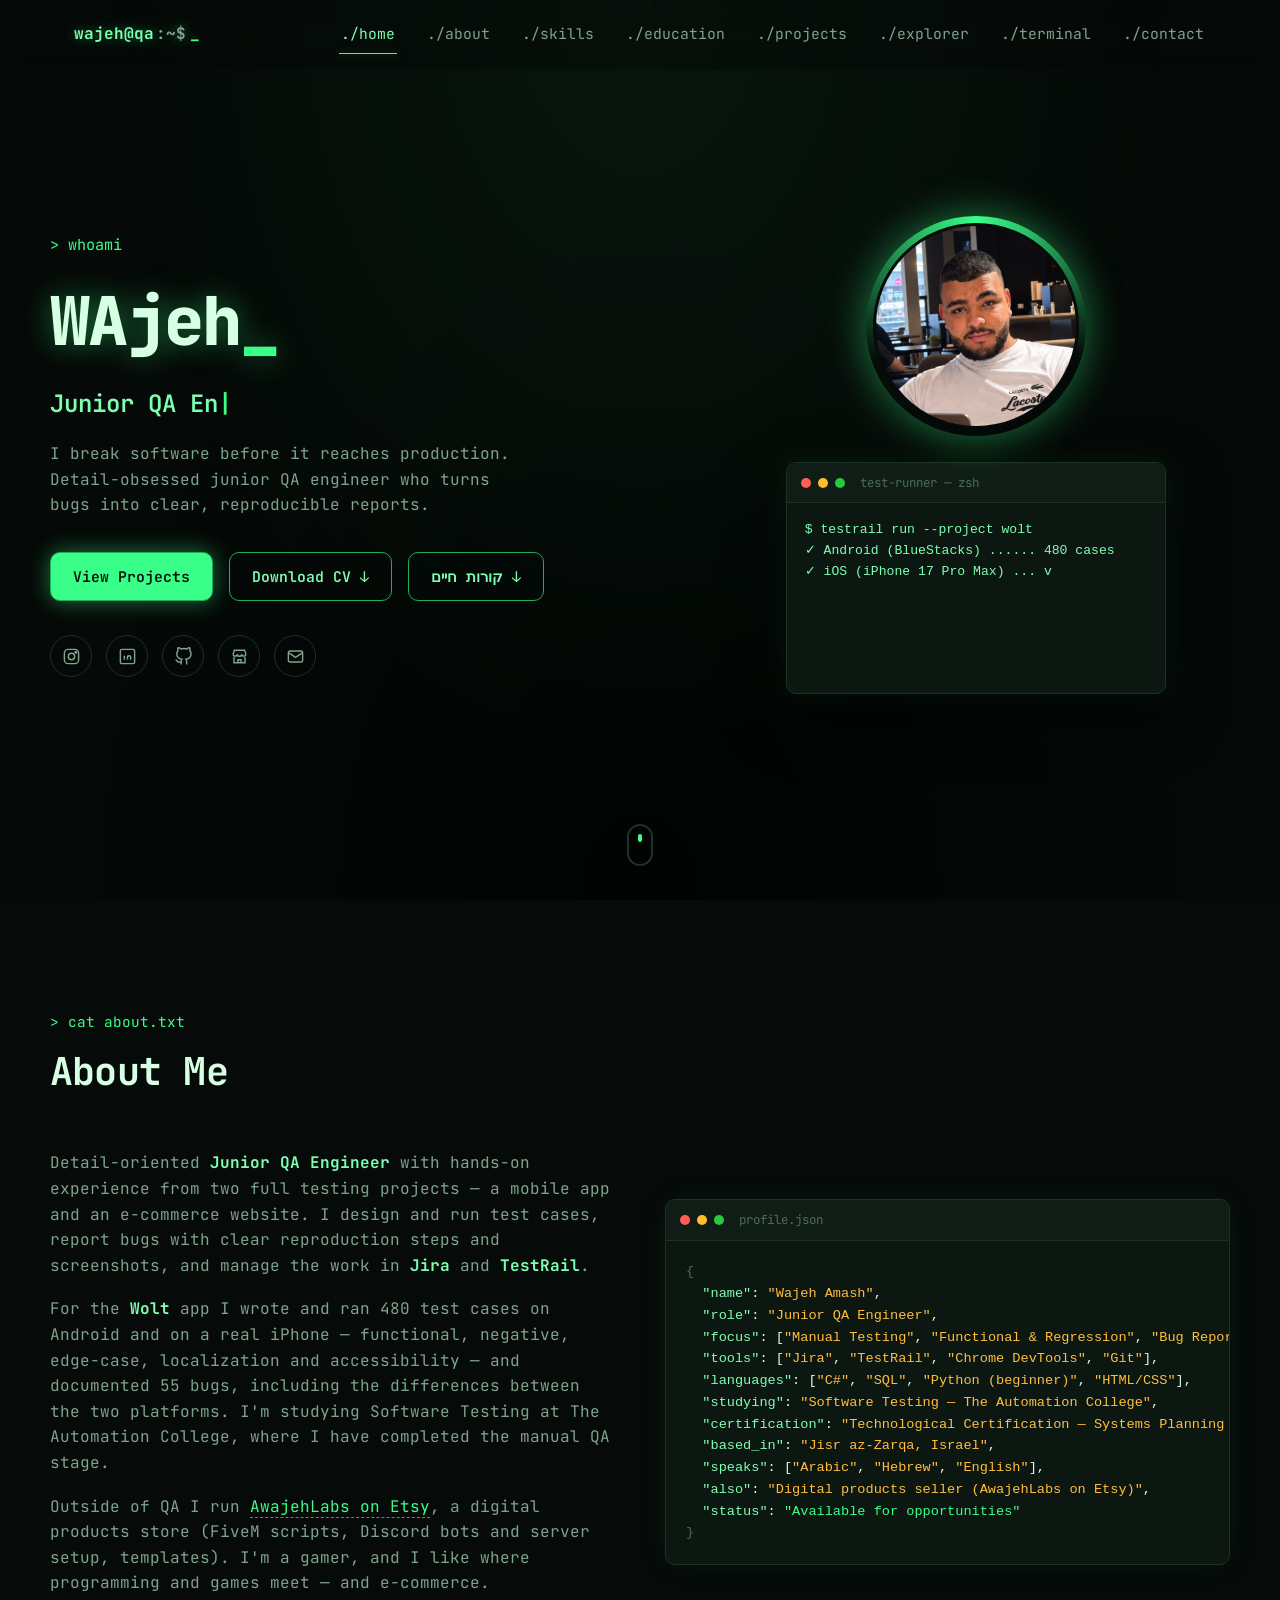
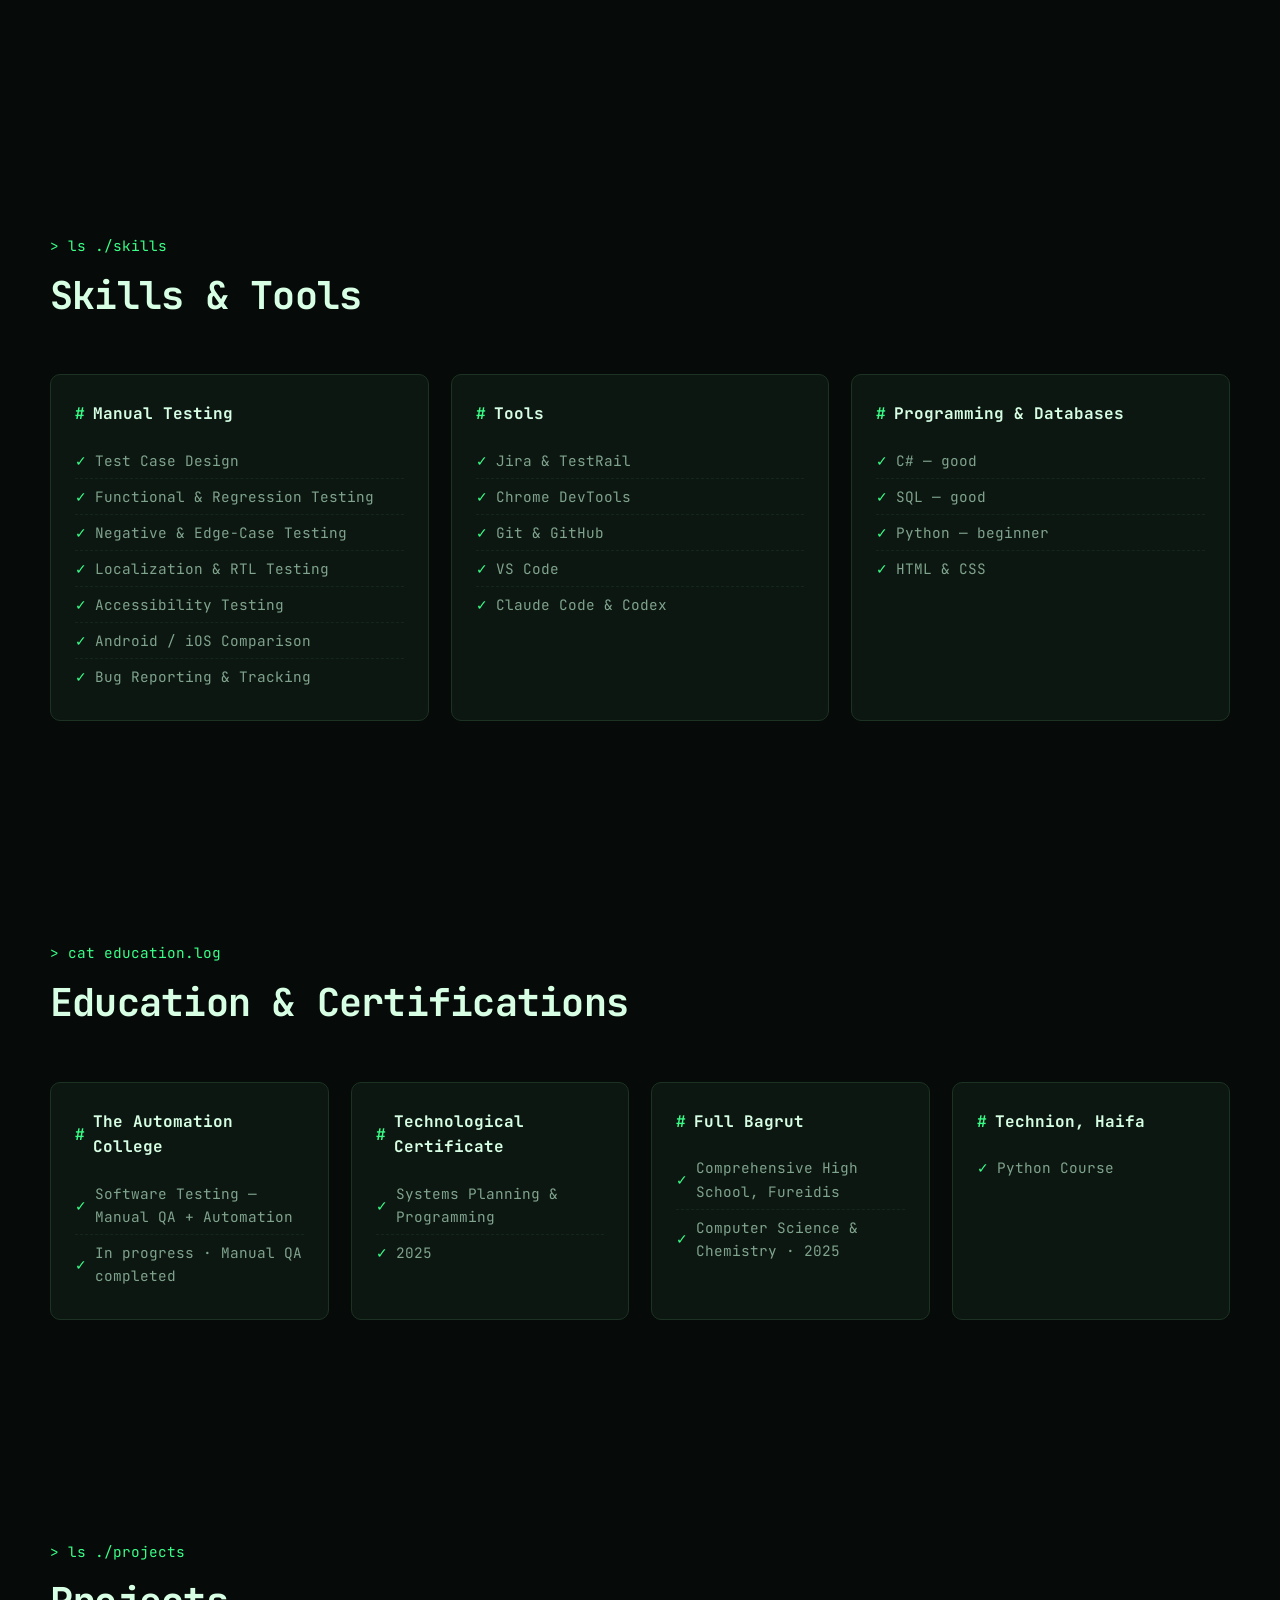
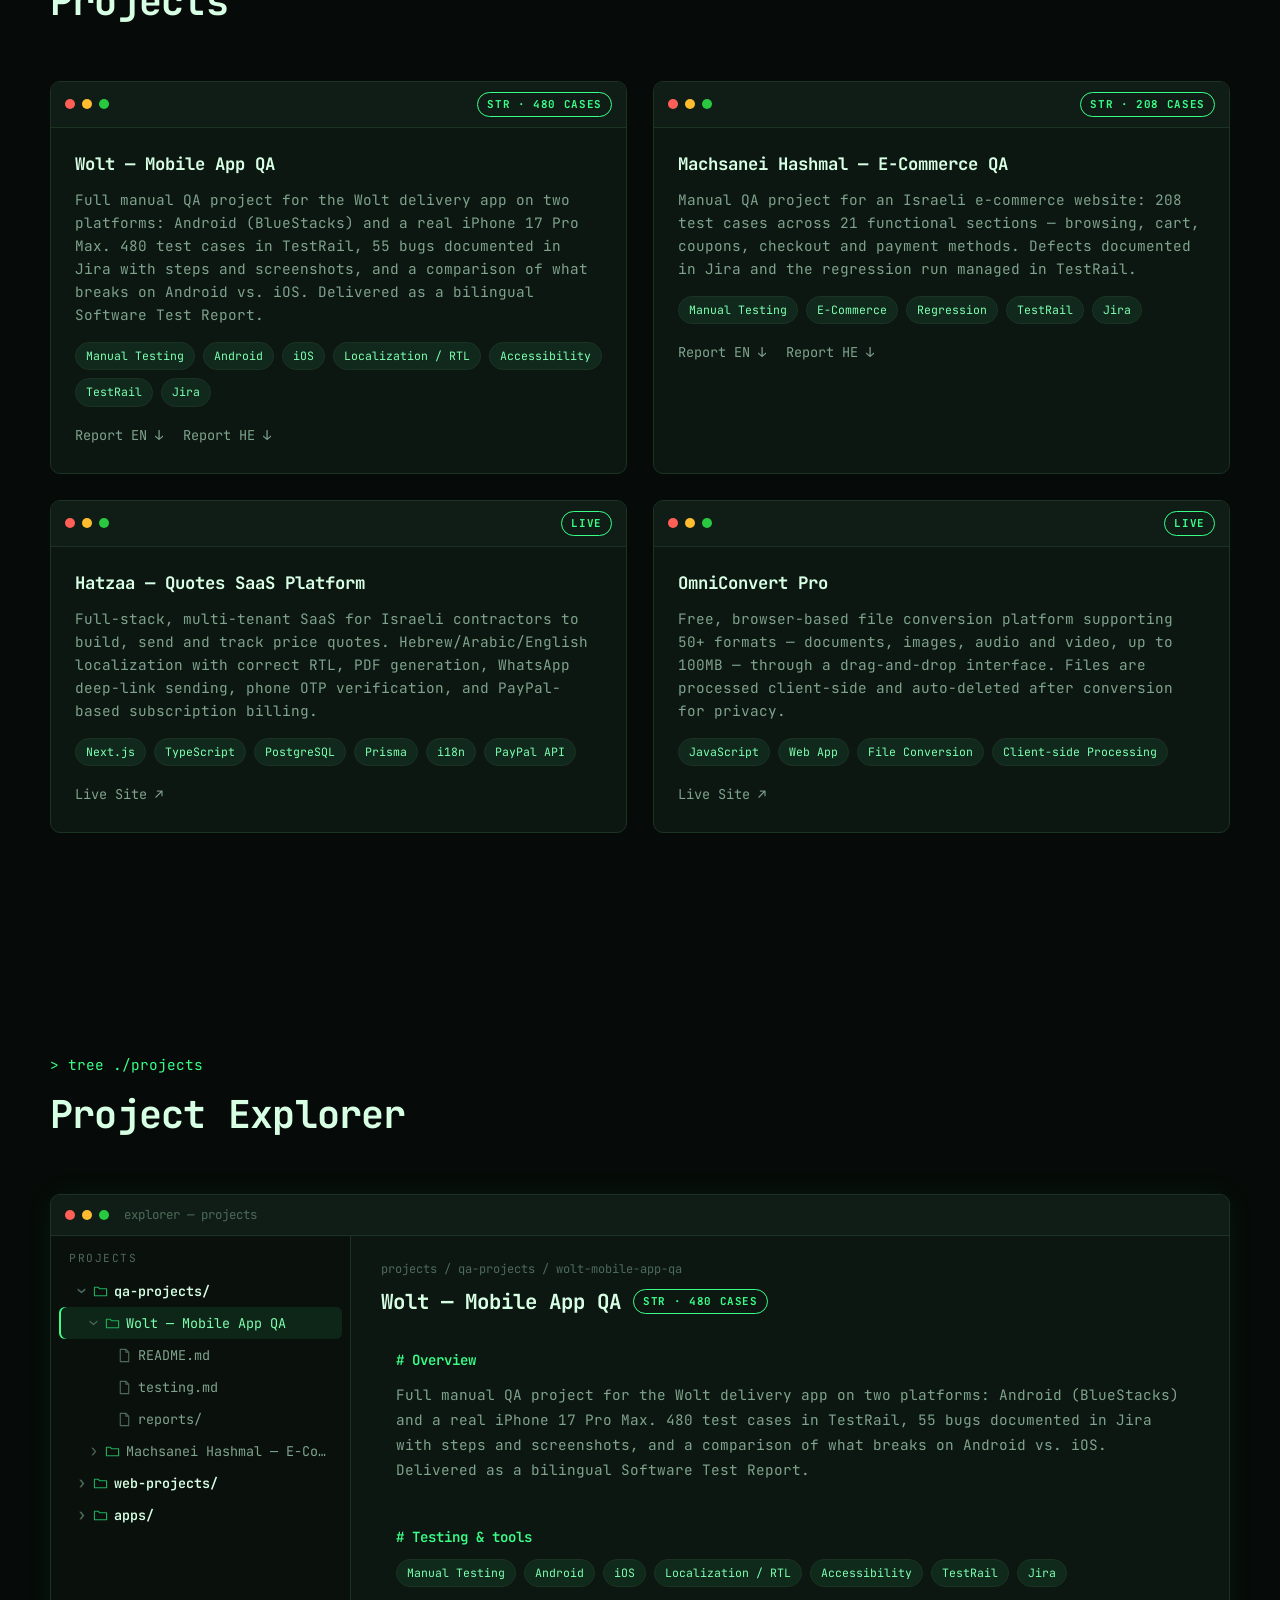
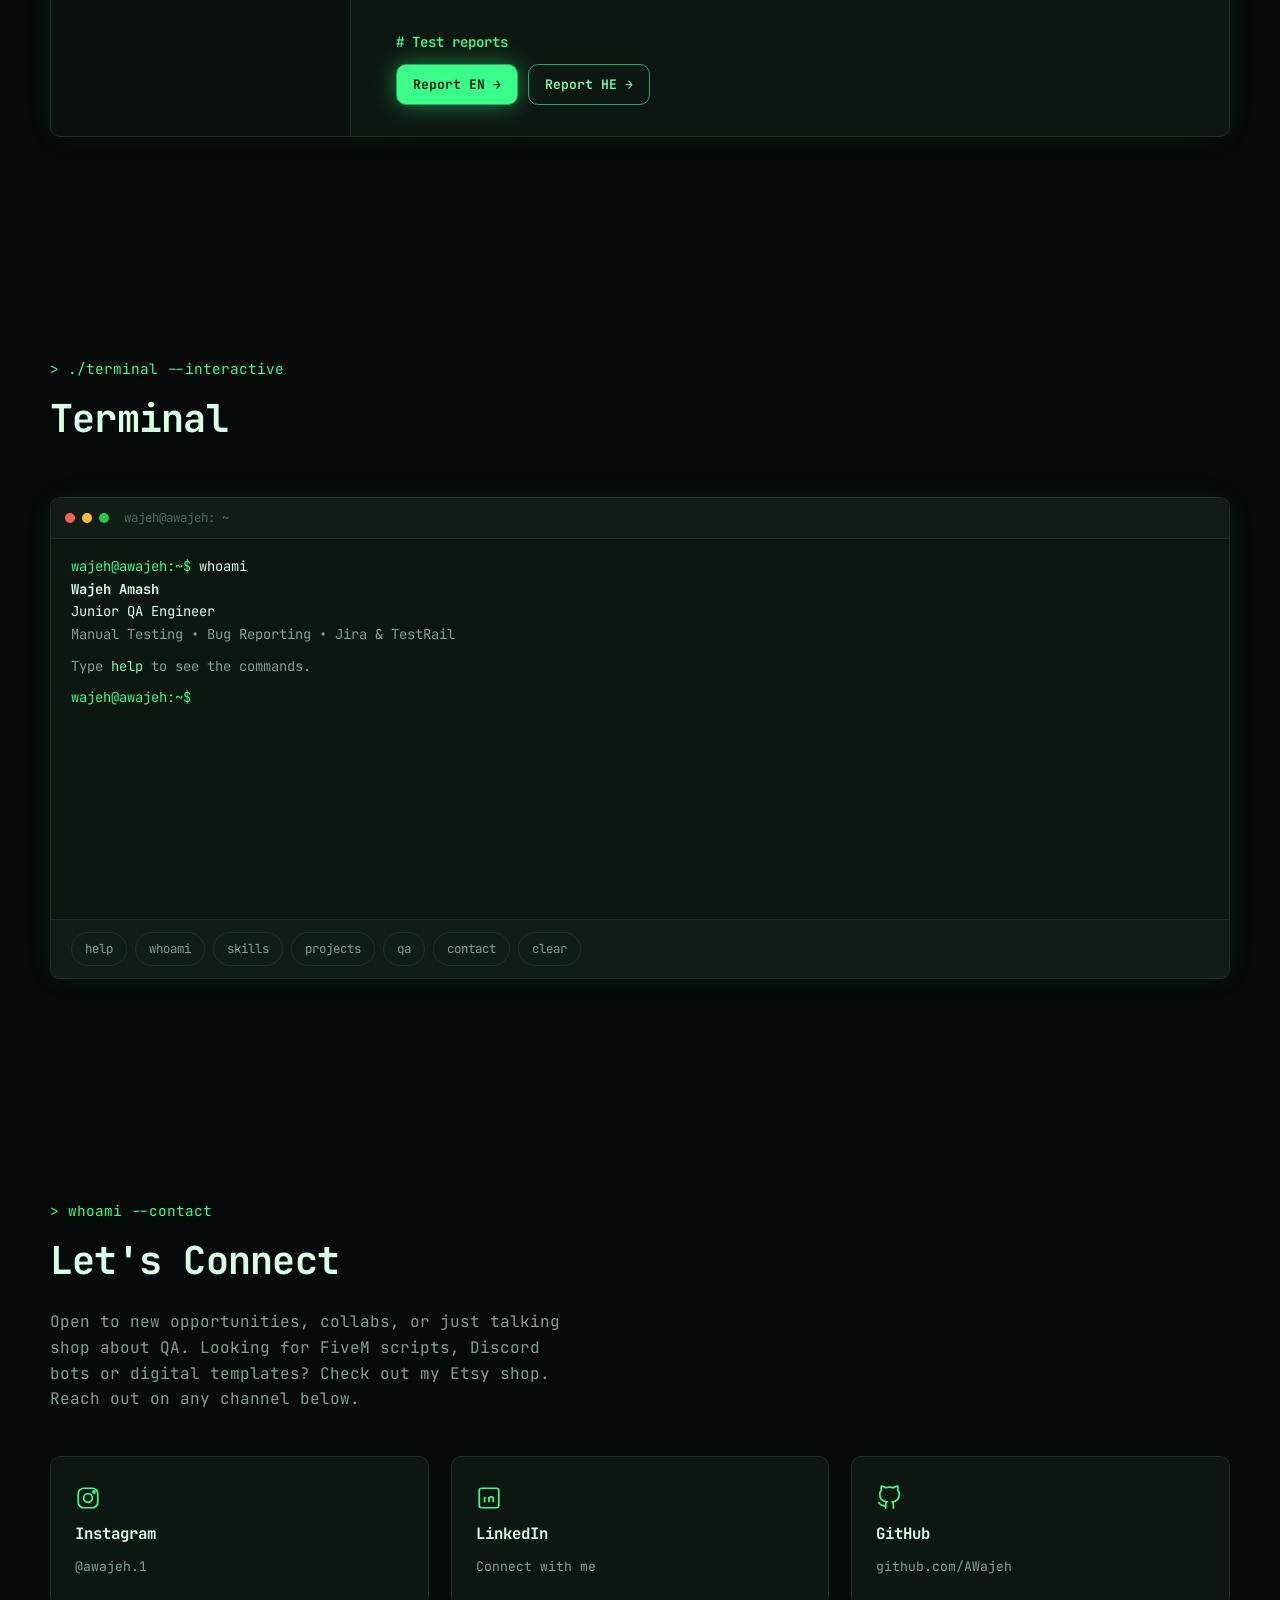
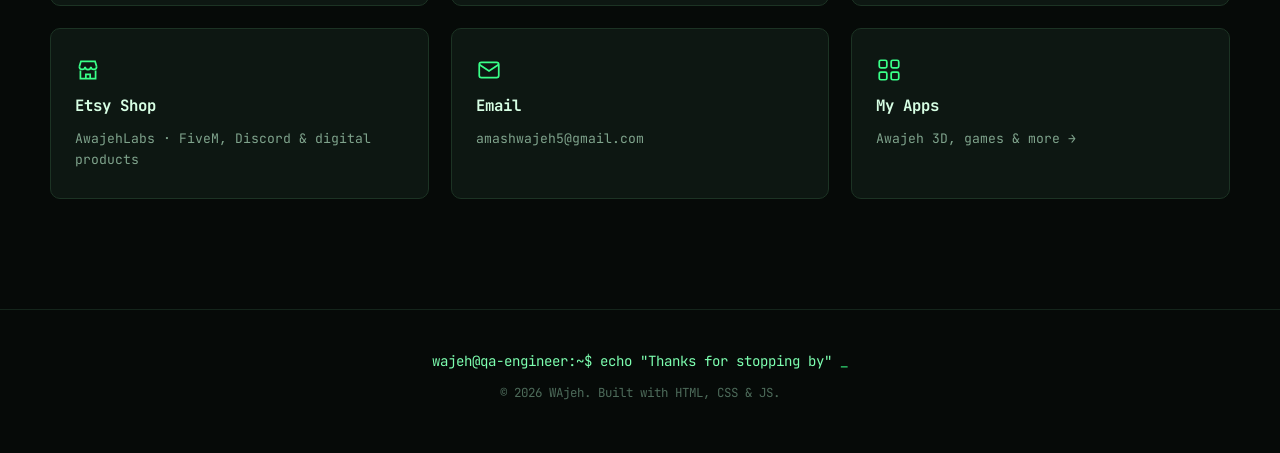
==== commit f2337019: "Bust the apps-data cache for Awajeh 3D 1.2.1 Co-Authored-By: Claude Opus 5.5 <noreply@anthropic.com>" ====
--- a/index.html
+++ b/index.html
@@ -693,7 +693,7 @@
 
 <button id="back-to-top" class="back-to-top" aria-label="Back to top">↑</button>
 
-<script src="/js/apps-data.js?v=5"></script>
+<script src="/js/apps-data.js?v=6"></script>
 <script src="js/explorer.js?v=1"></script>
 <script src="js/terminal.js?v=1"></script>
 <script src="js/script.js?v=3"></script>
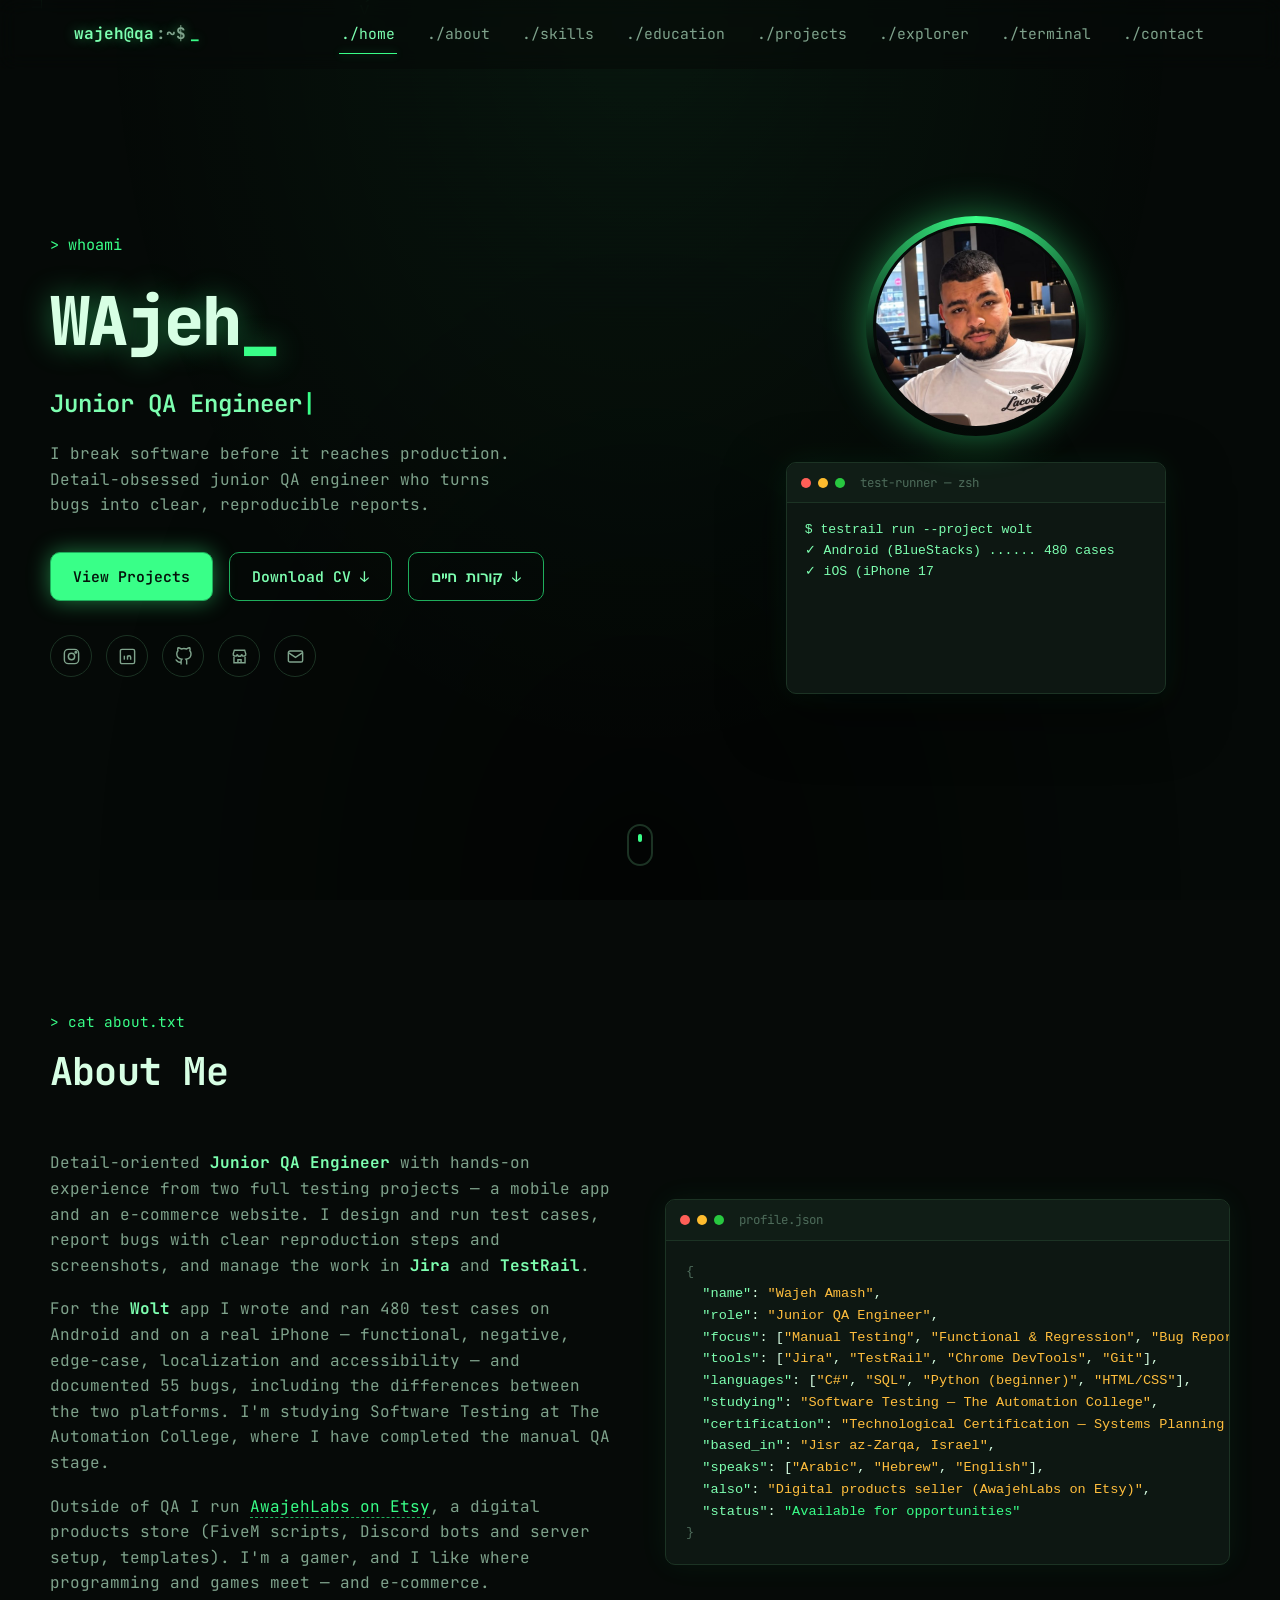
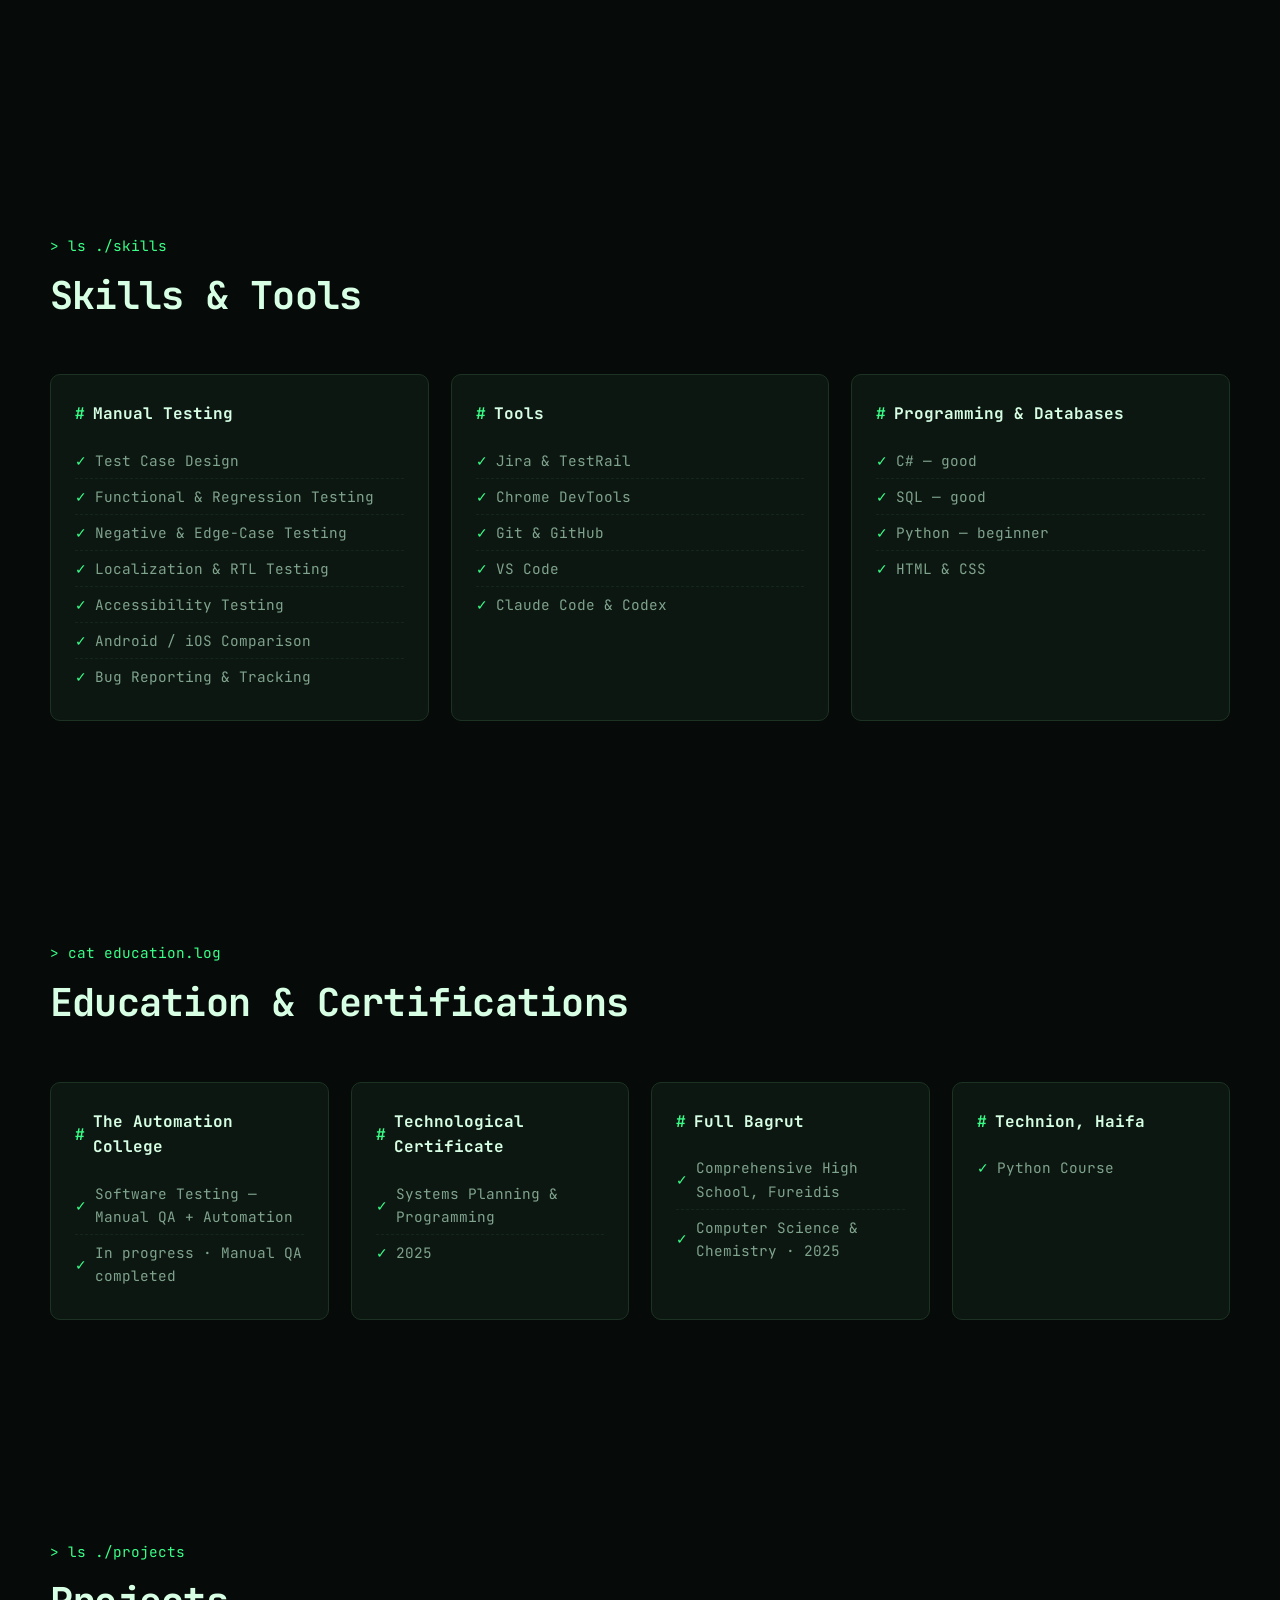
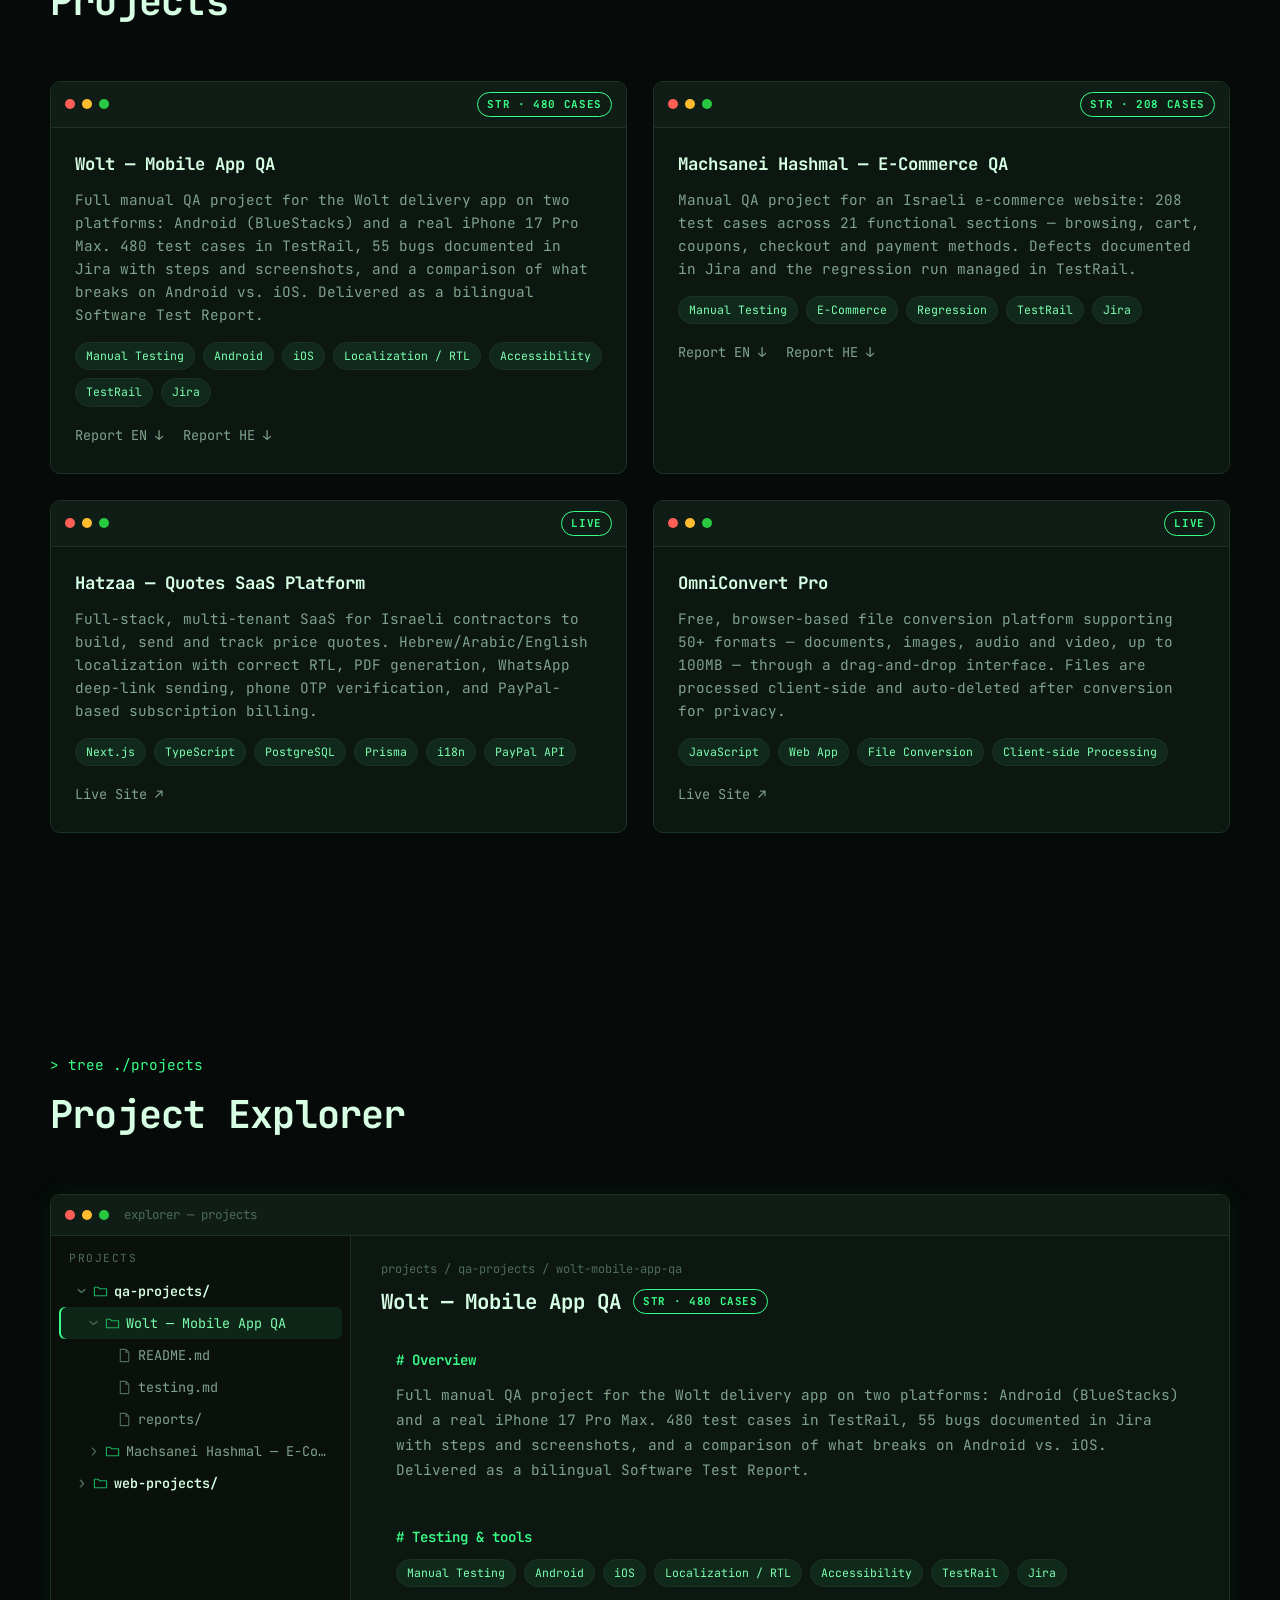
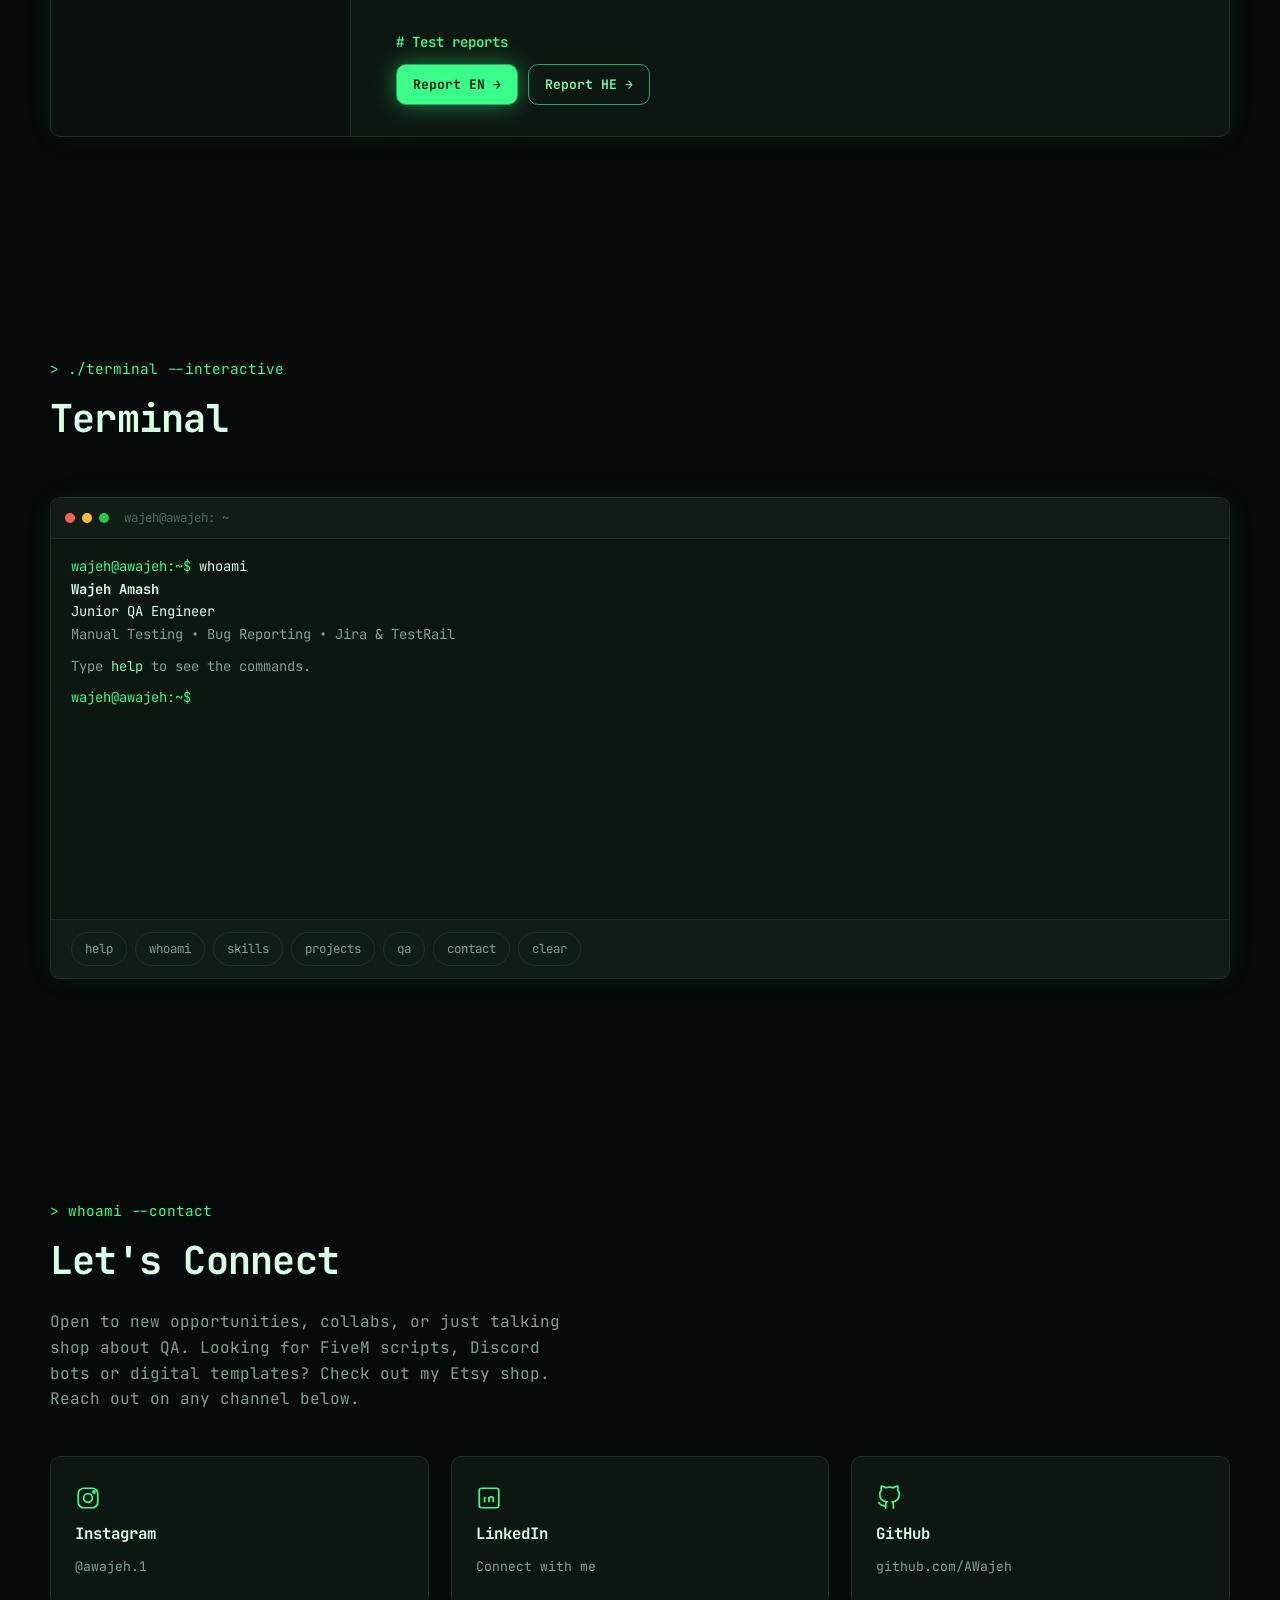
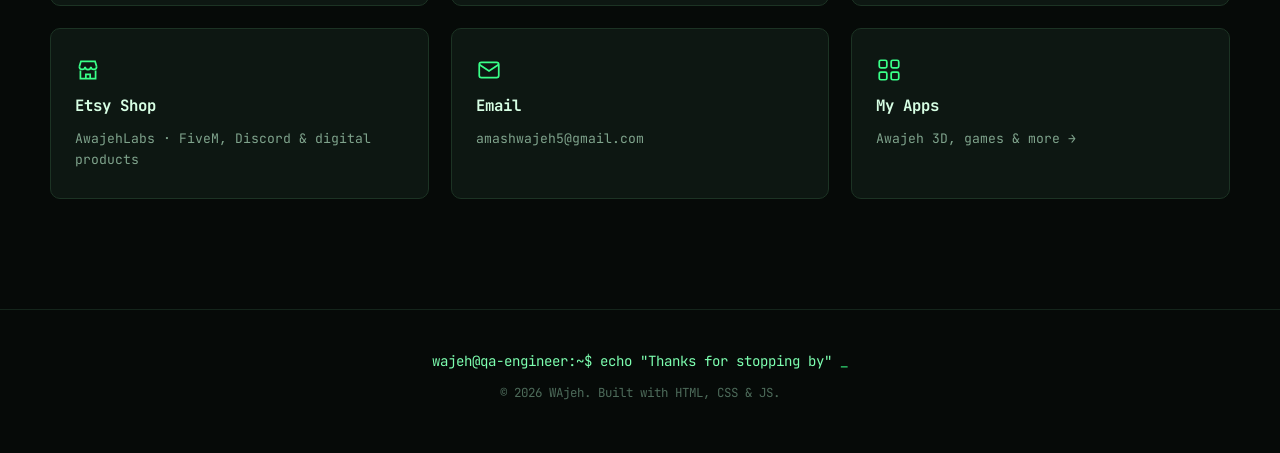
==== commit 140386f4: "Project Explorer: show only the projects on the home page The apps have their own page (/apps), so t" ====
--- a/index.html
+++ b/index.html
@@ -581,7 +581,7 @@
     </div>
   </section>
 
-  <!-- PROJECT EXPLORER: tree built by js/explorer.js from the project cards above and js/apps-data.js -->
+  <!-- PROJECT EXPLORER: tree built by js/explorer.js from the project cards above -->
   <section id="explorer" class="section">
     <div class="section-inner">
       <p class="section-kicker reveal">&gt; tree ./projects</p>
@@ -693,8 +693,8 @@
 
 <button id="back-to-top" class="back-to-top" aria-label="Back to top">↑</button>
 
-<script src="/js/apps-data.js?v=6"></script>
-<script src="js/explorer.js?v=1"></script>
+<script src="/js/apps-data.js?v=5"></script>
+<script src="js/explorer.js?v=2"></script>
 <script src="js/terminal.js?v=1"></script>
 <script src="js/script.js?v=3"></script>
 </body>
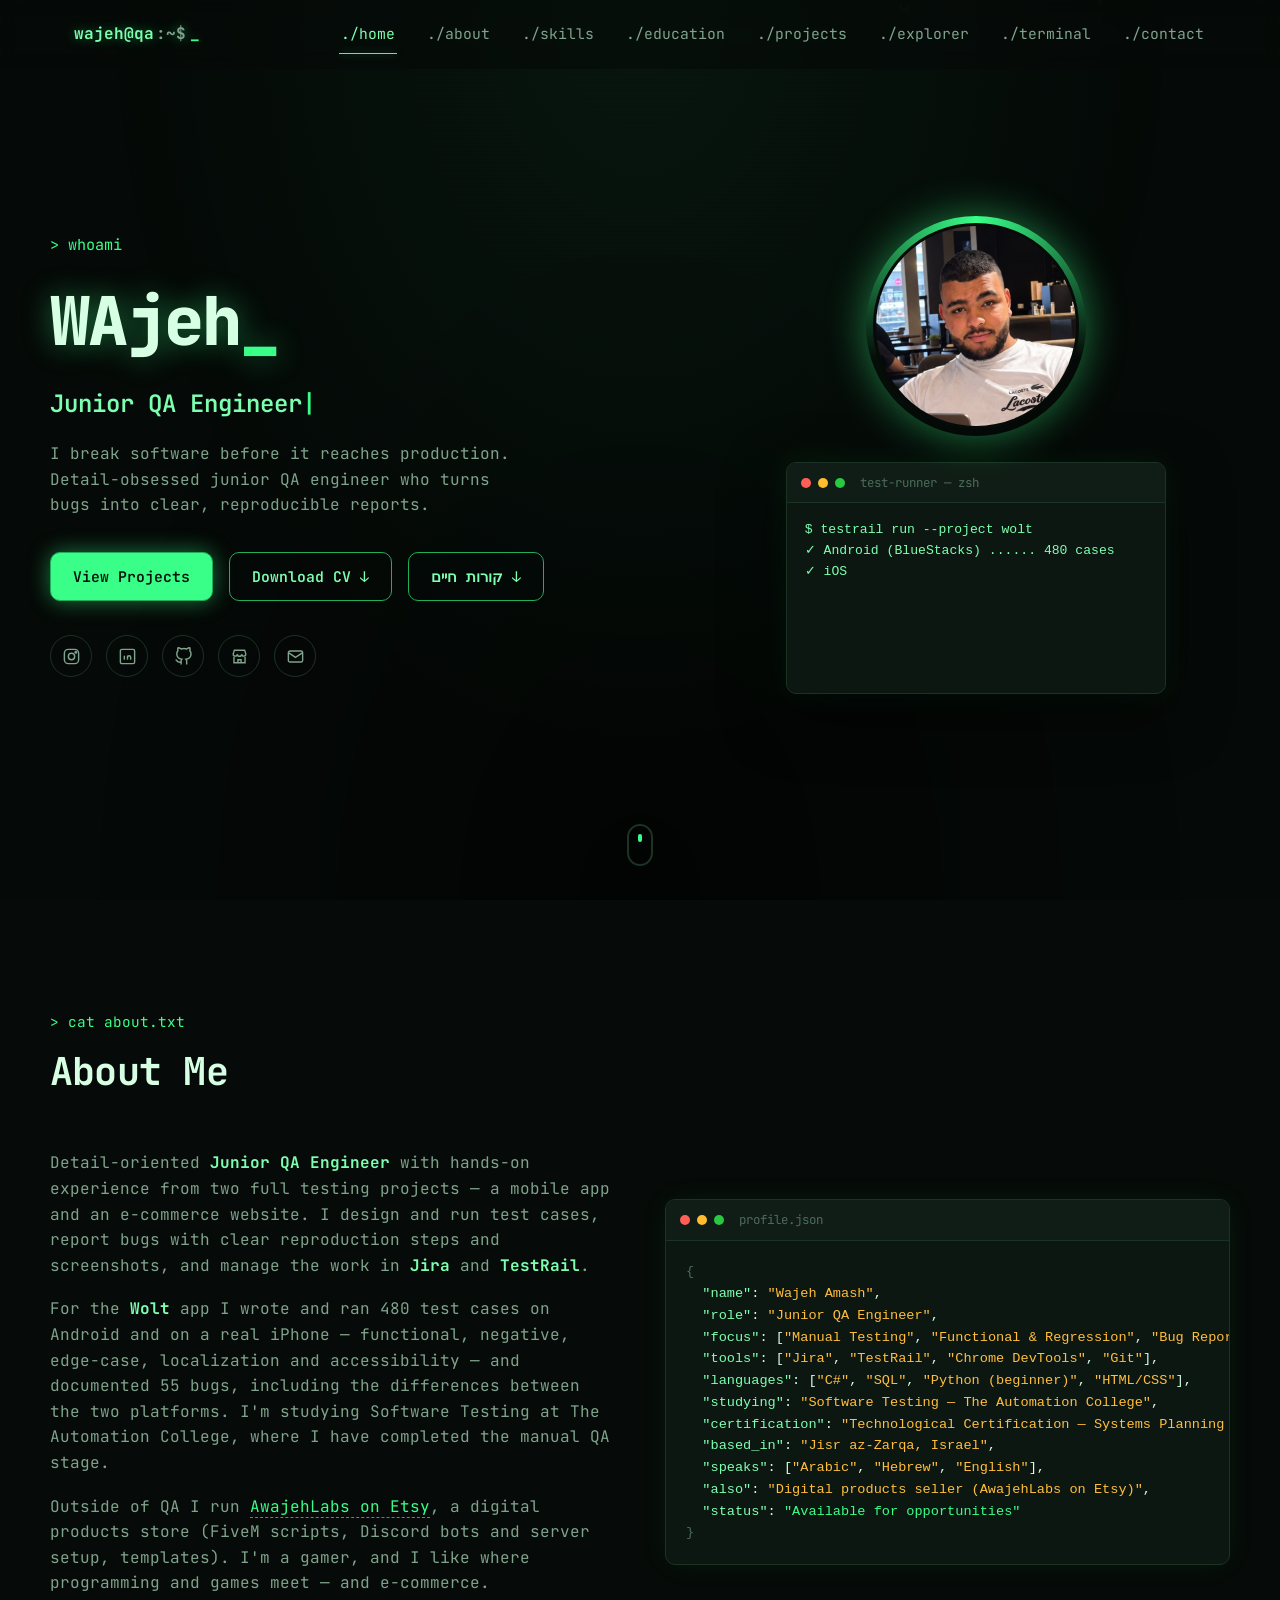
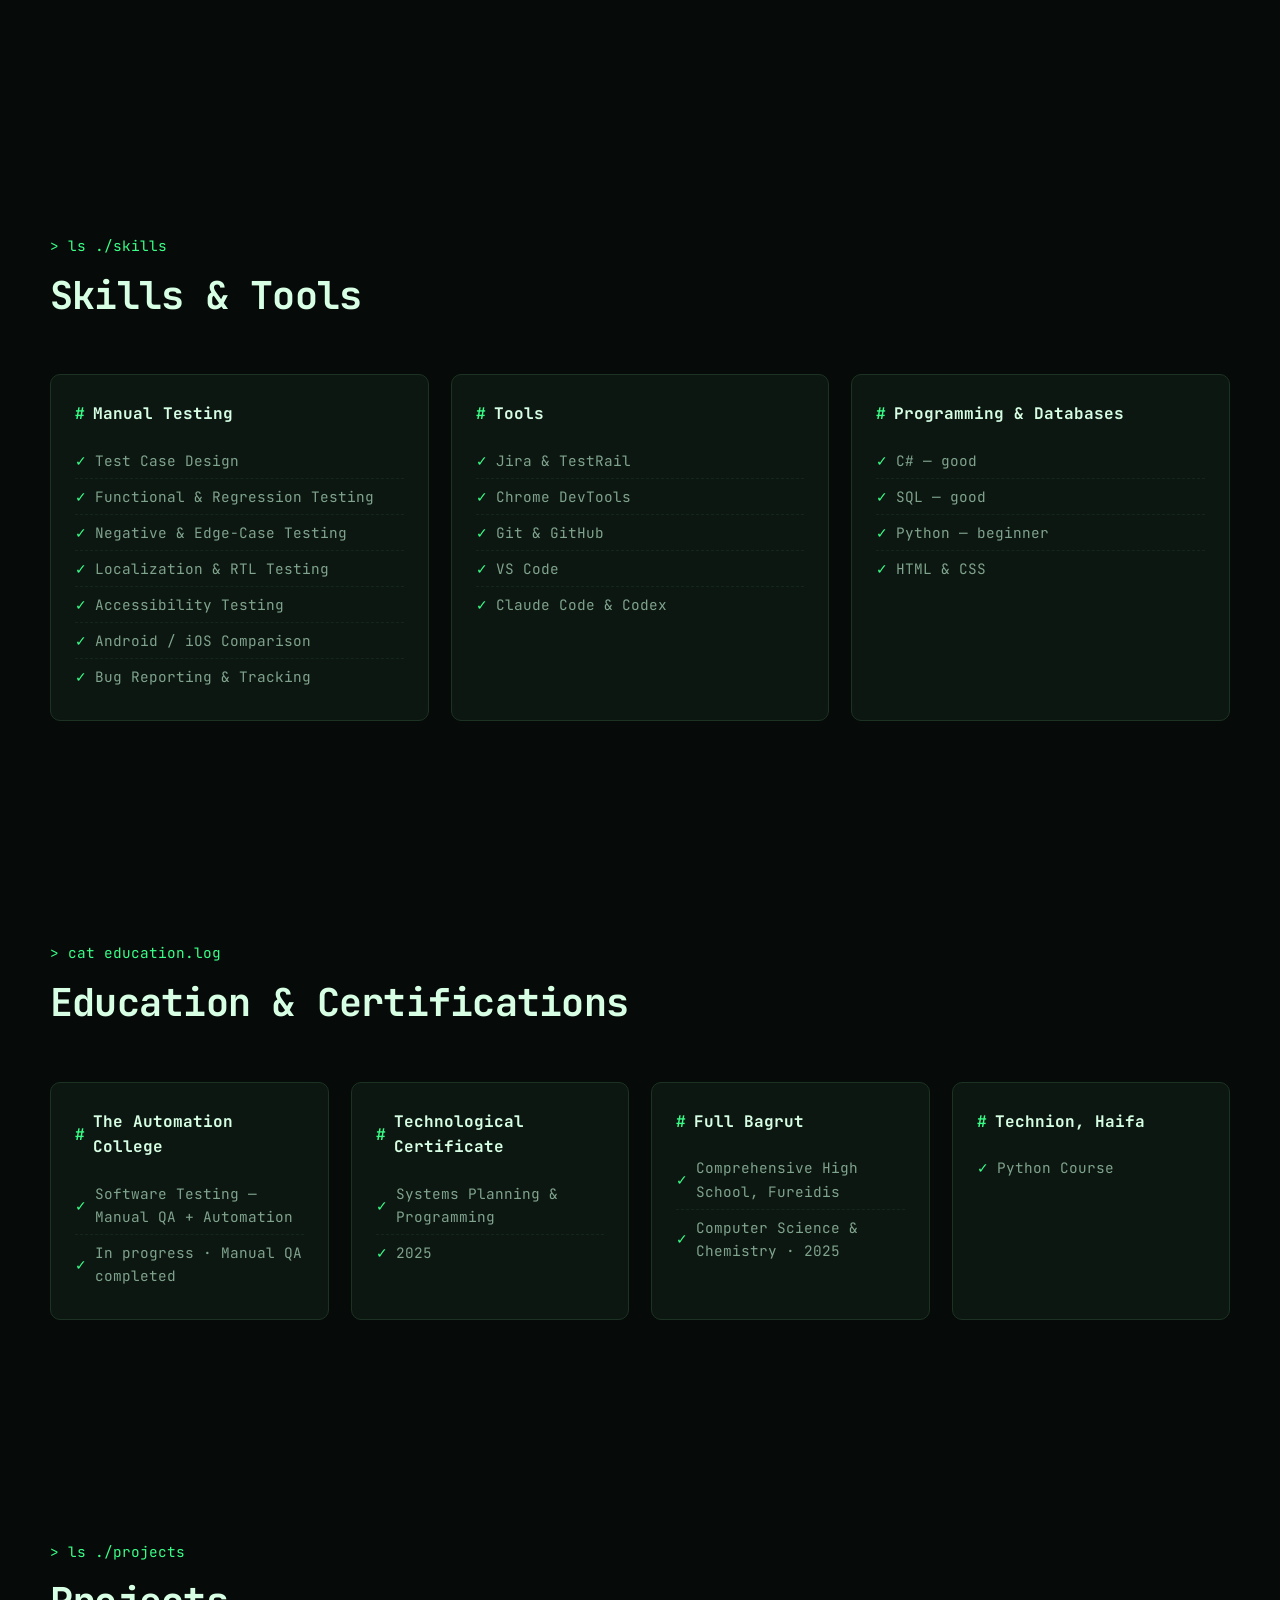
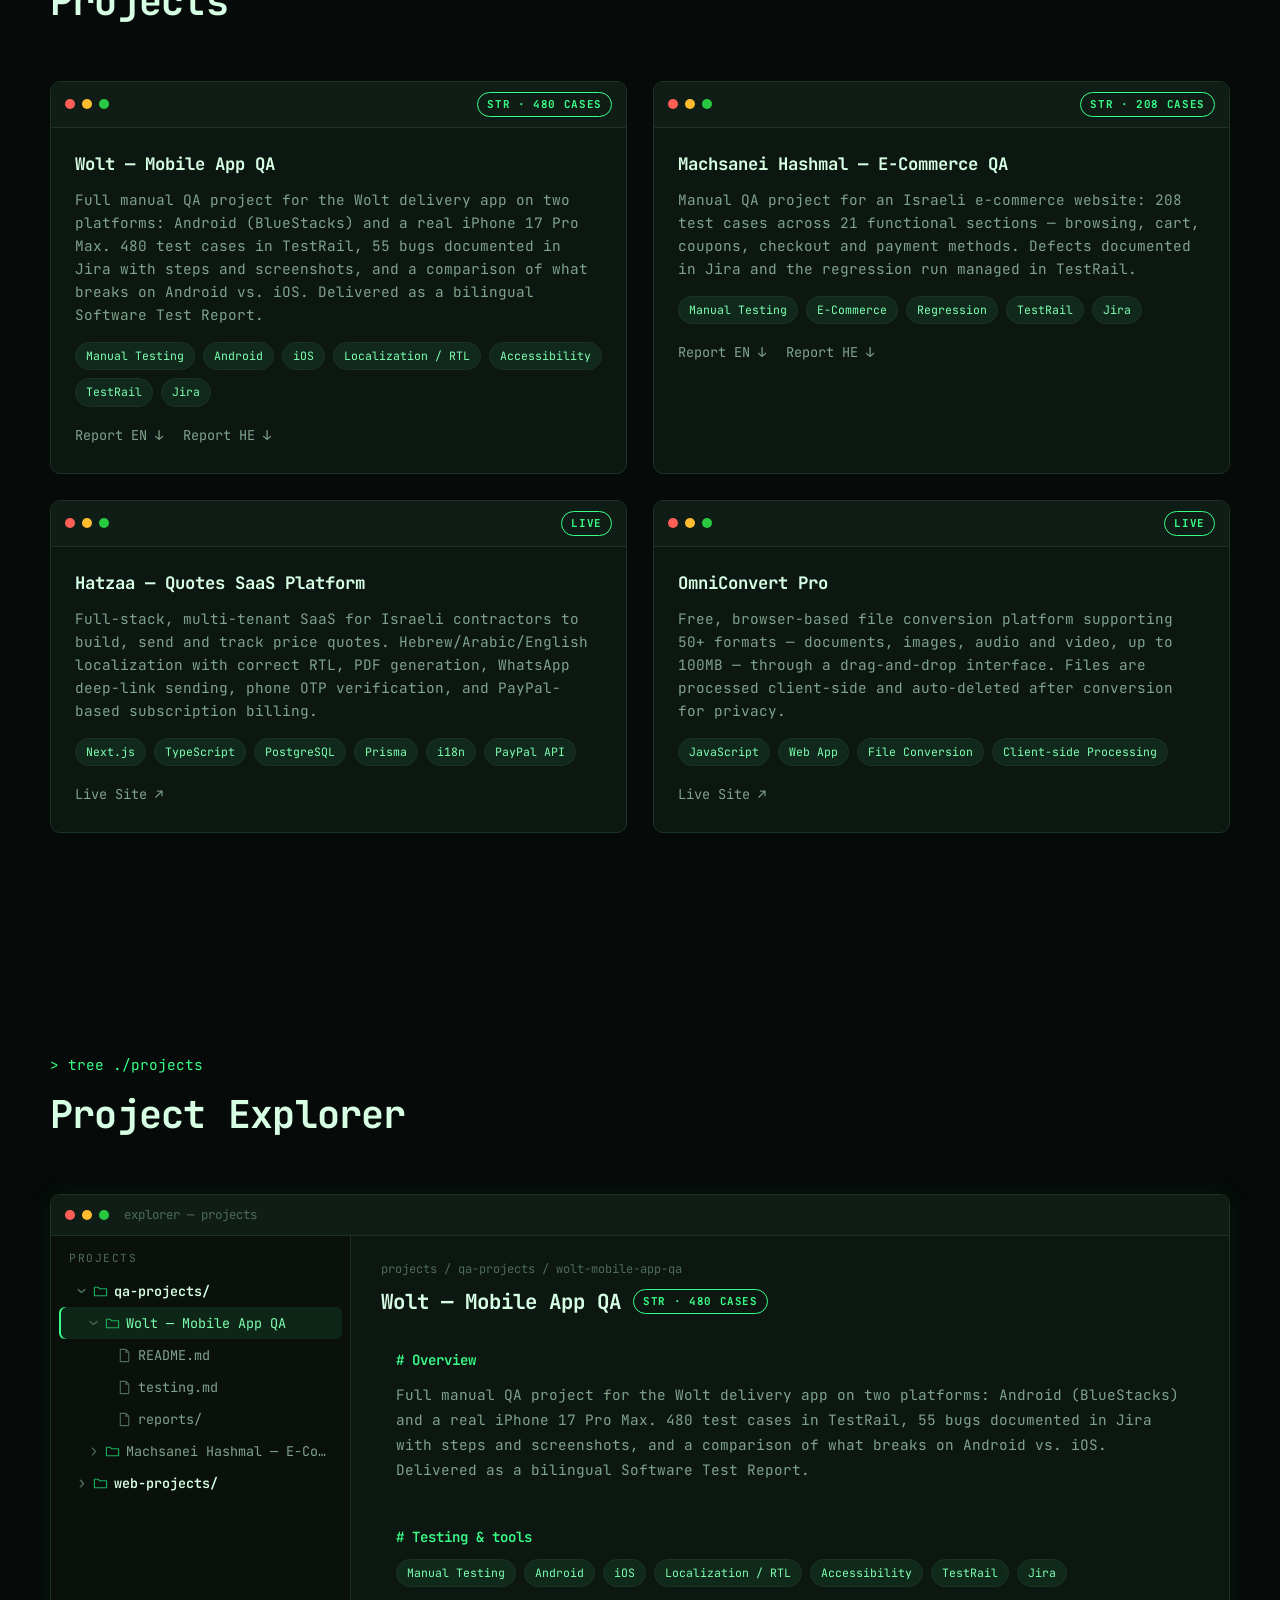
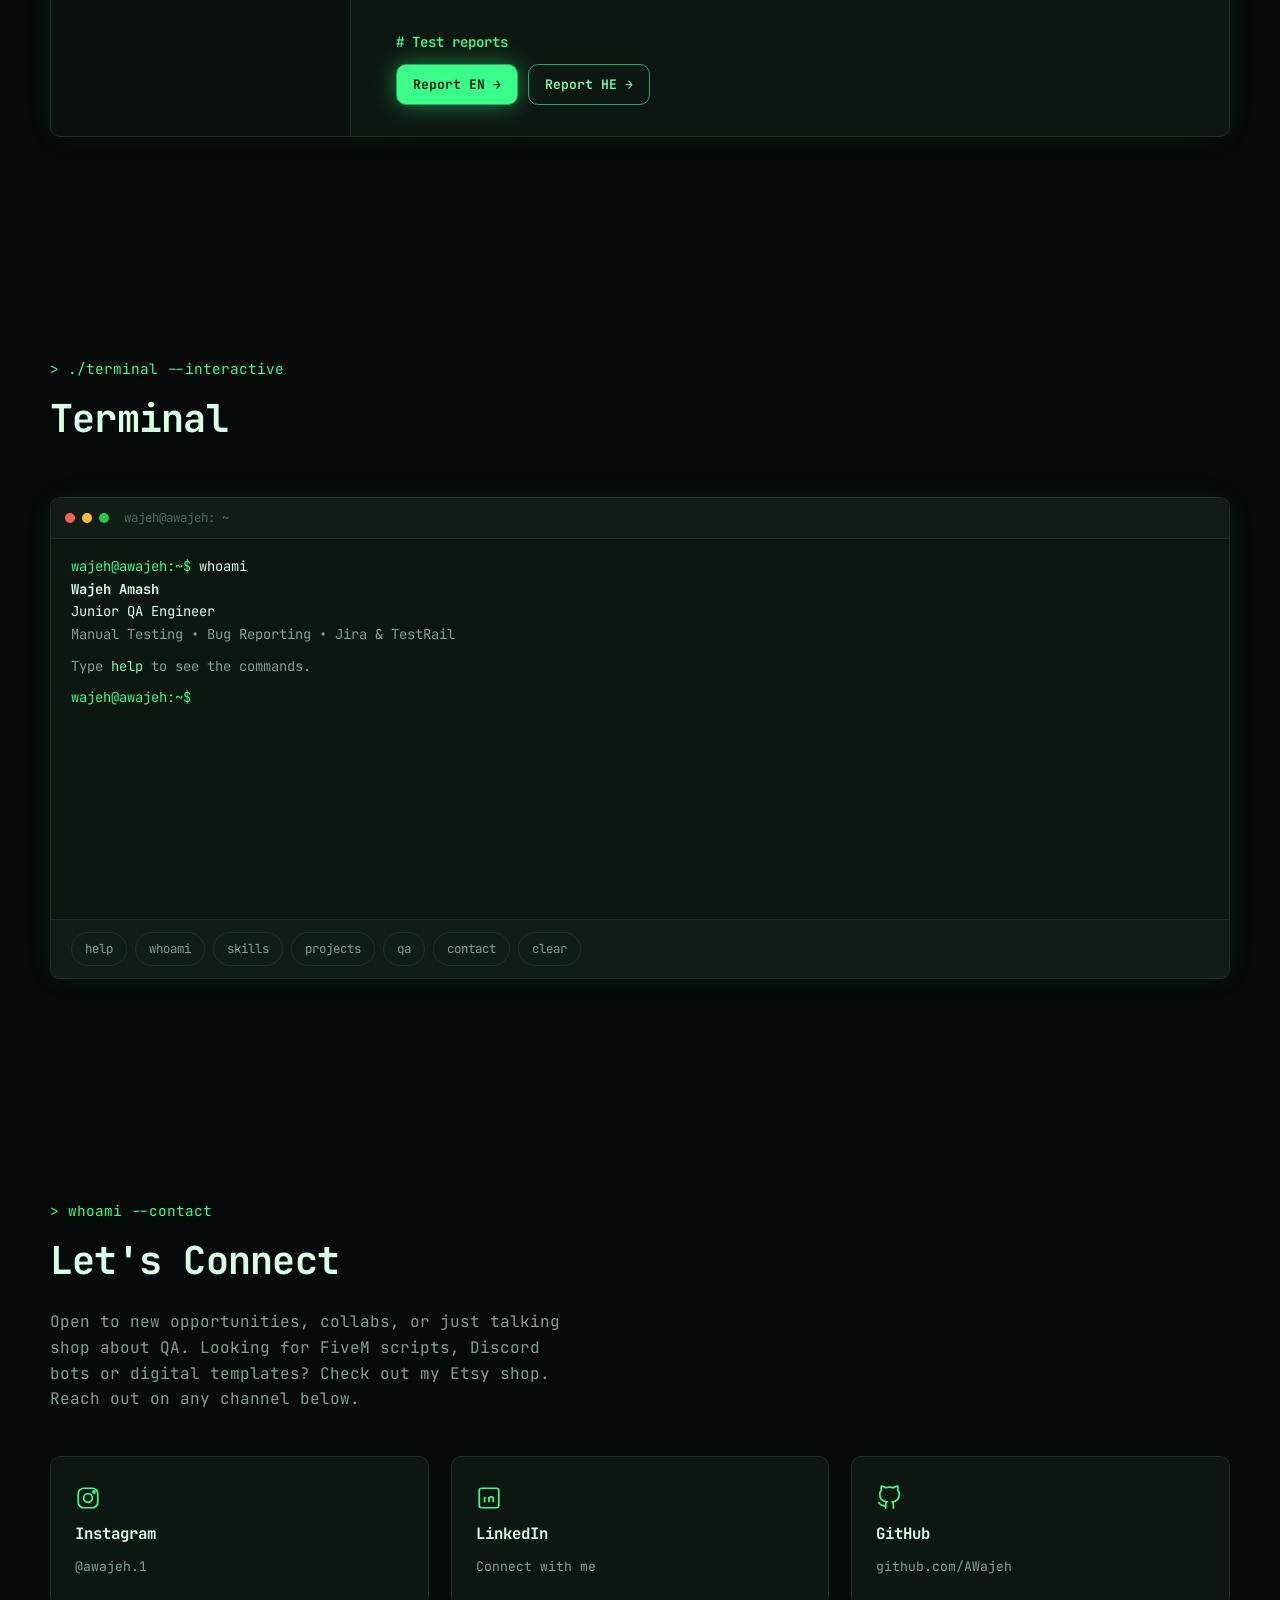
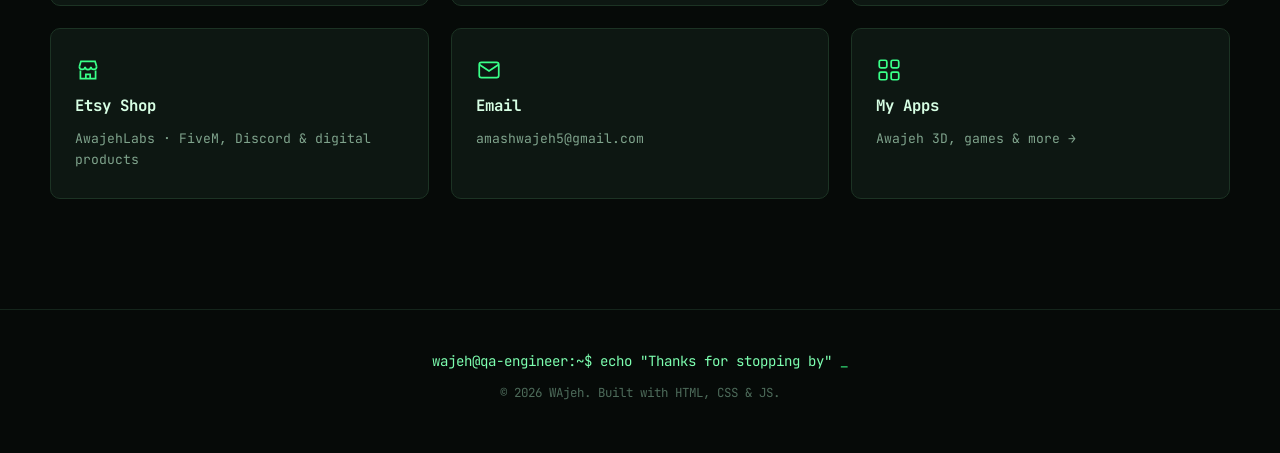
==== commit 7f369ac2: "Merge main into feature/wallpaper-library Co-Authored-By: Claude Opus 5.5 <noreply@anthropic.com> Cl" ====
--- a/index.html
+++ b/index.html
@@ -693,7 +693,7 @@
 
 <button id="back-to-top" class="back-to-top" aria-label="Back to top">↑</button>
 
-<script src="/js/apps-data.js?v=5"></script>
+<script src="/js/apps-data.js?v=6"></script>
 <script src="js/explorer.js?v=2"></script>
 <script src="js/terminal.js?v=1"></script>
 <script src="js/script.js?v=3"></script>
